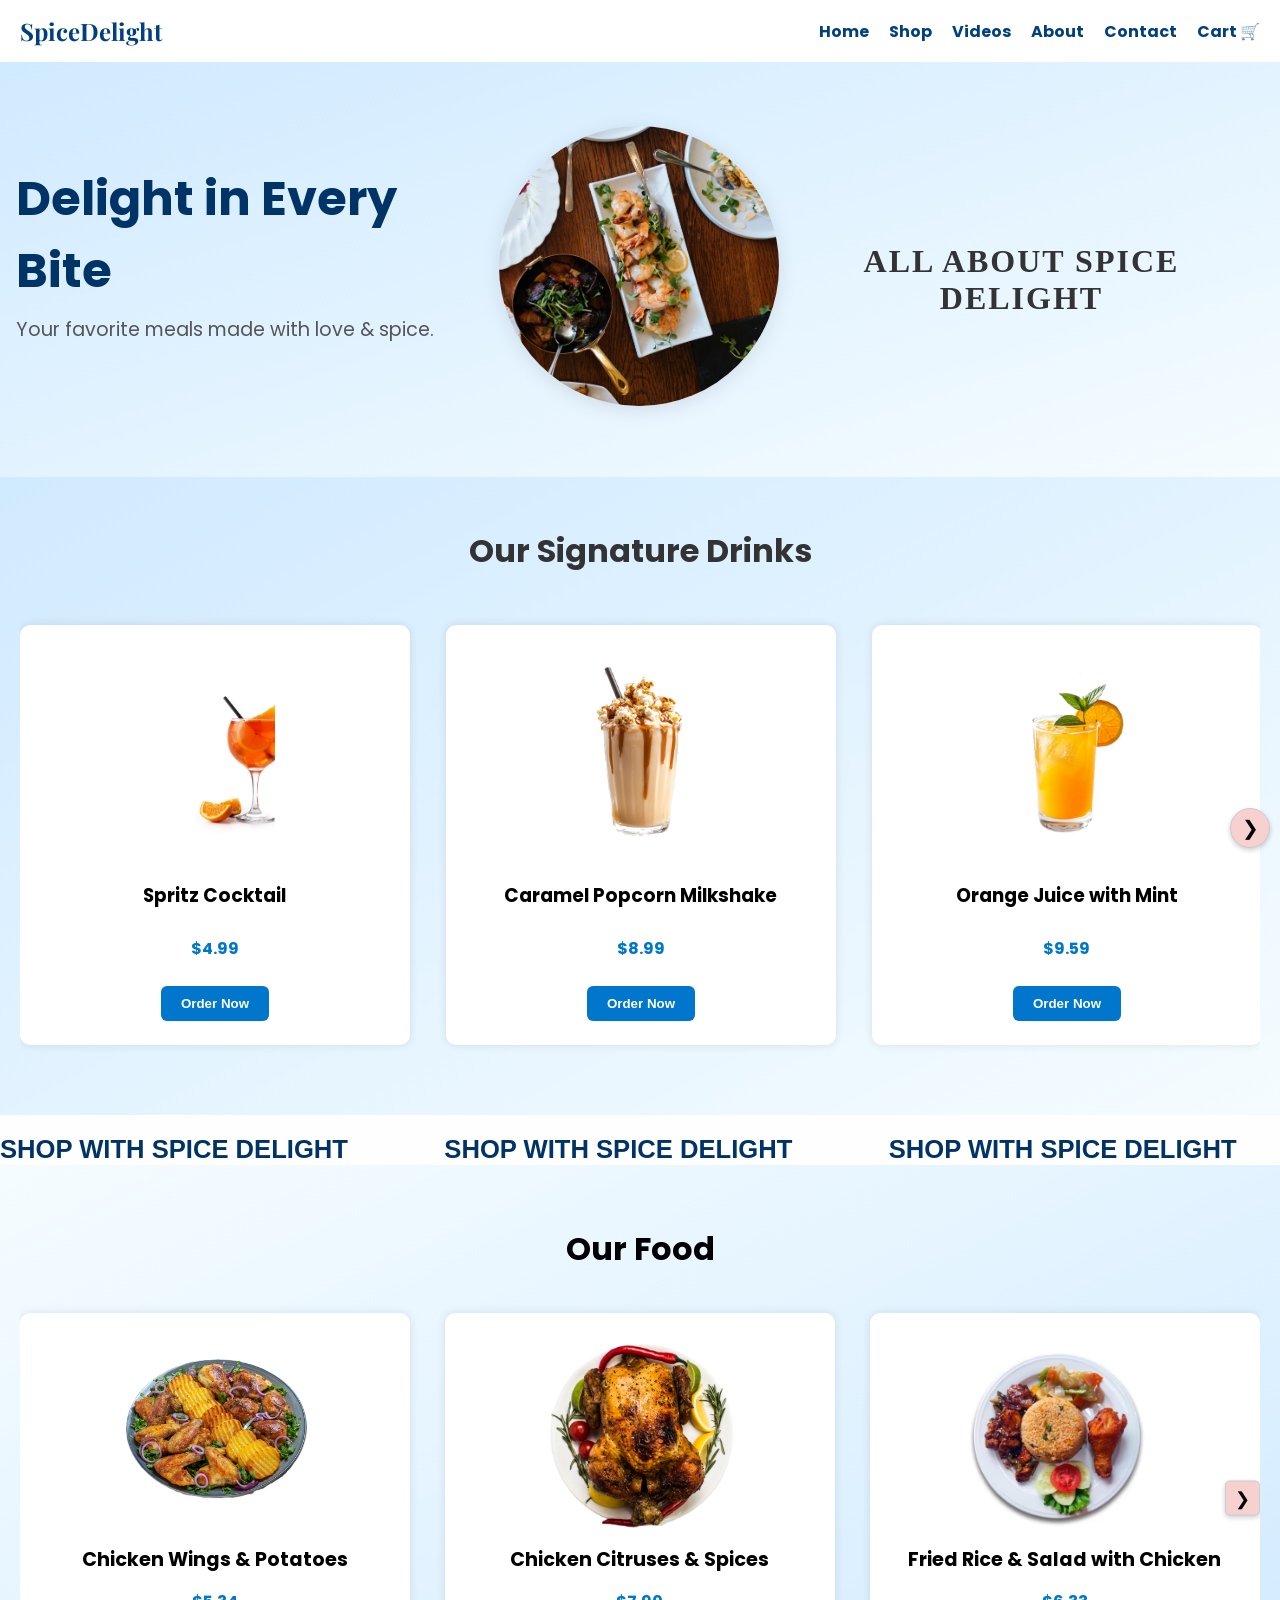
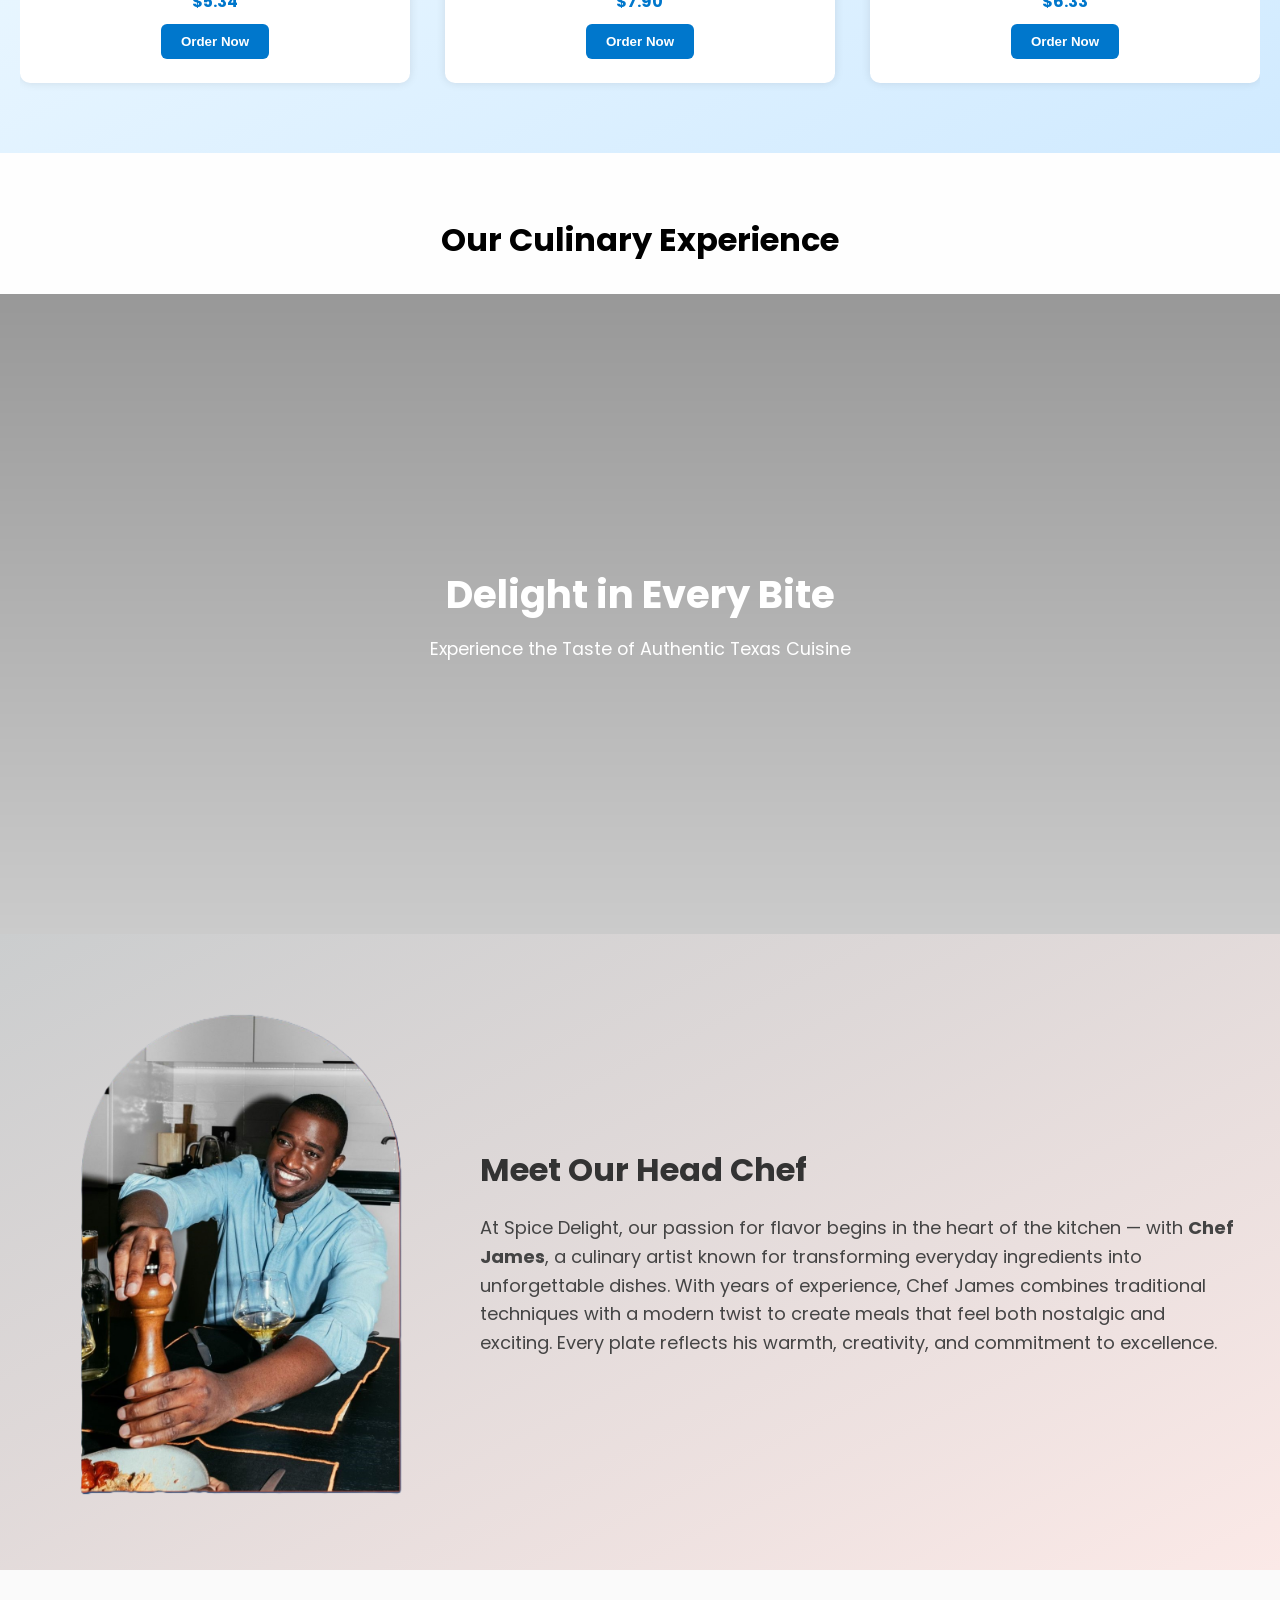
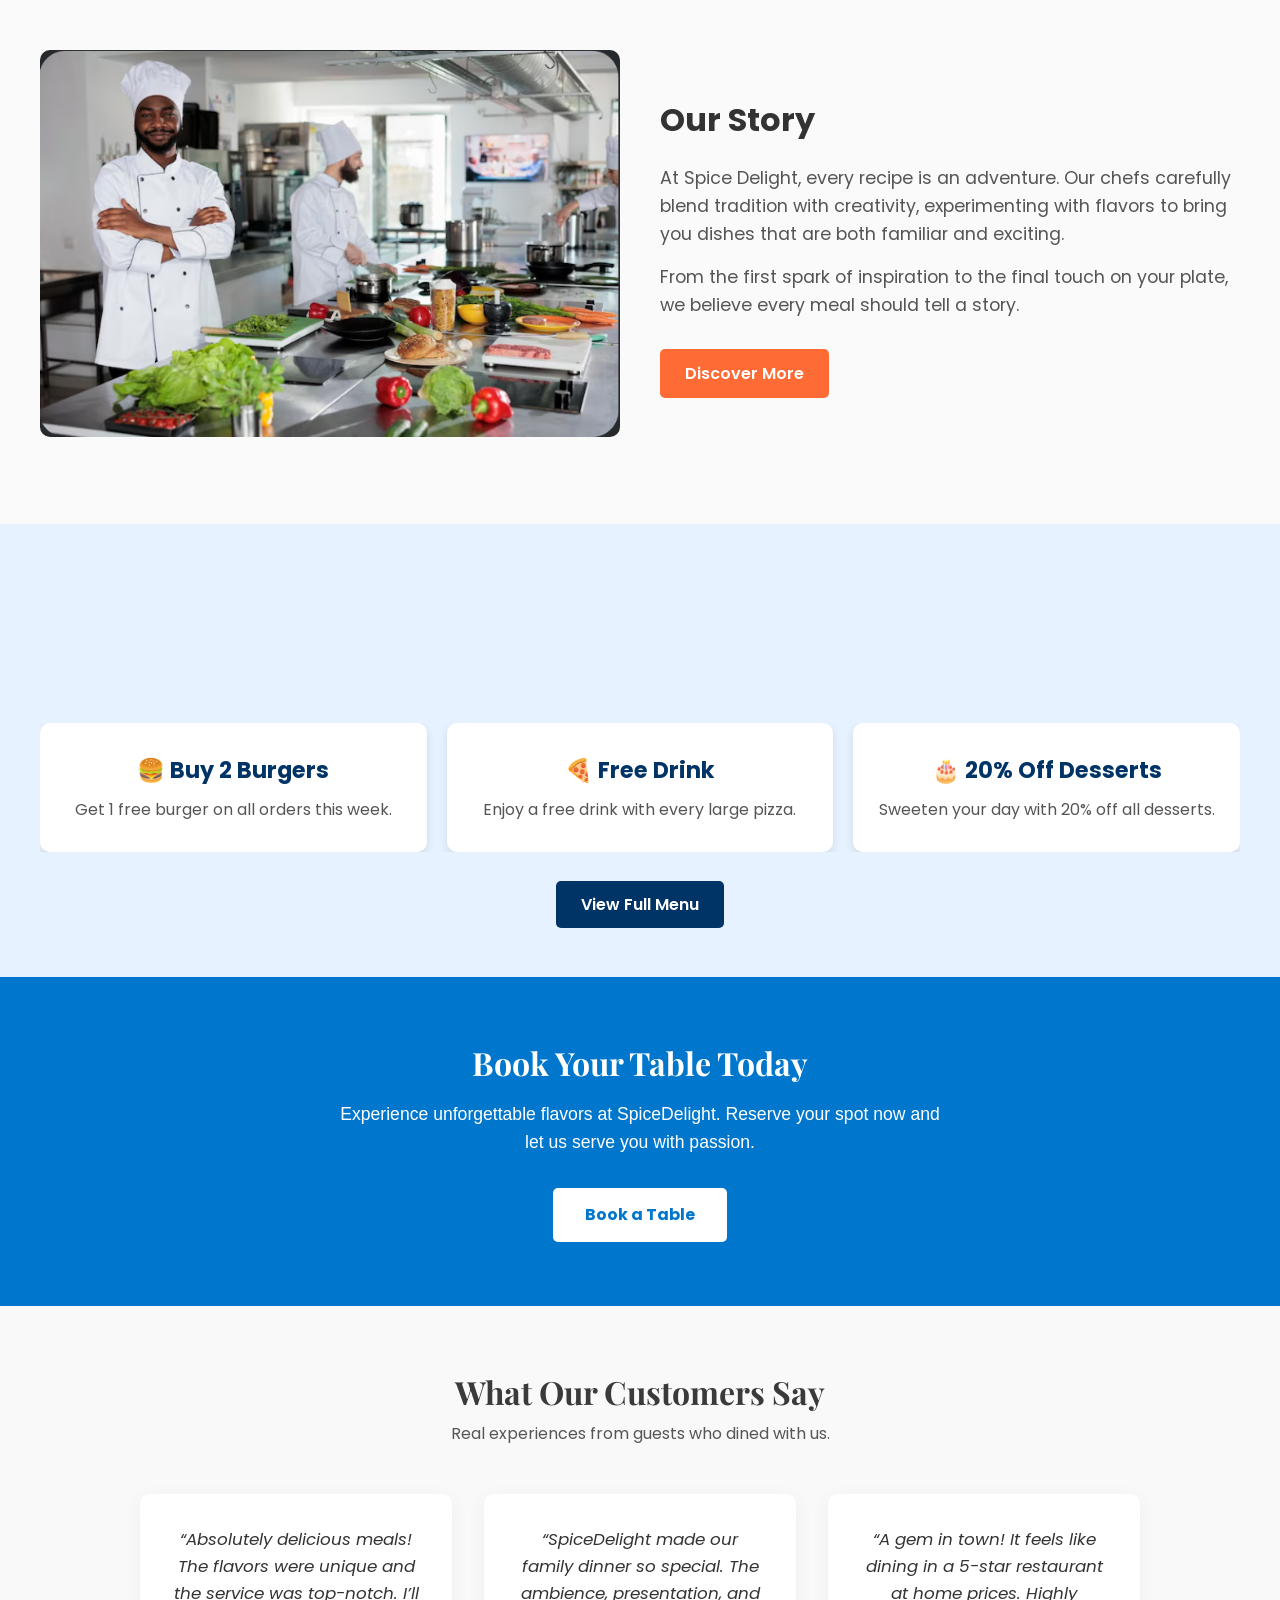
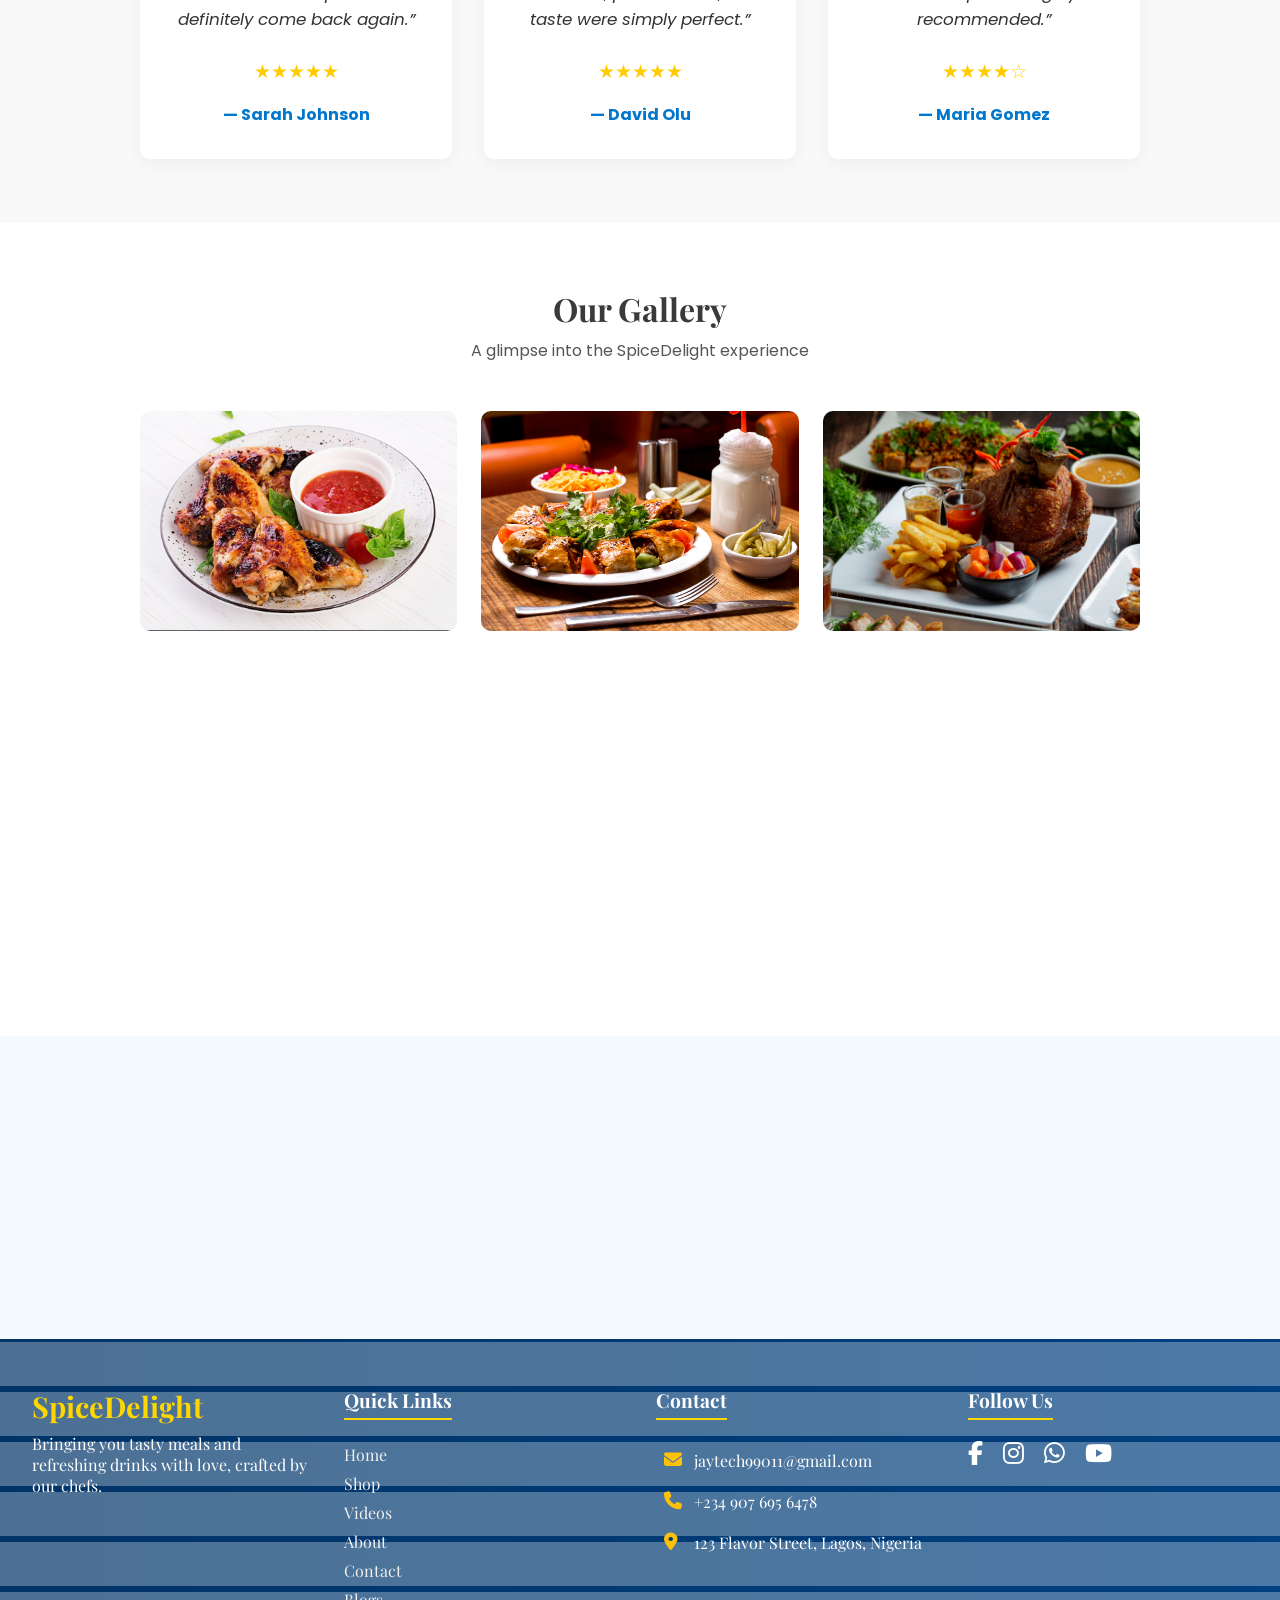
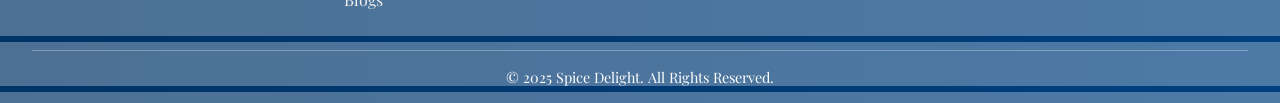
==== index.html @ e878a44c "ok" ====
<!DOCTYPE html>
<html lang="en">
<head>
  <meta charset="UTF-8">
  <meta name="viewport" content="width=device-width, initial-scale=1.0, maximum-scale=1.0, user-scalable=no">
  <title>SpiceDelight</title>
  <link rel="stylesheet" href="style.css">
   <link rel="preconnect" href="https://fonts.googleapis.com">
  <link rel="preconnect" href="https://fonts.gstatic.com" crossorigin>
  <link href="https://fonts.googleapis.com/css2?family=Playfair+Display:wght@600&family=Poppins&display=swap" rel="stylesheet">
  <link href="https://unpkg.com/aos@2.3.1/dist/aos.css" rel="stylesheet">
  <link rel="stylesheet" href="https://cdnjs.cloudflare.com/ajax/libs/font-awesome/6.4.0/css/all.min.css">
</head>
<body>
  <header>
    <!-- Navbar section -->
    <nav class="navbar">
     <!-- Left: Toggle Button and Cart Count -->
      <div class="nav-left">
        <button id="navToggle" class="toggle-btn">
          <span id="toggleSymbol">+</span>
        </button>
        <a href="shop/shop.html?showCart=true" style="text-decoration: none;"><span id="cartCount">(0)</span></a>
      </div>

      <!-- Center: Logo -->
      <div class="nav-center">
        <a href="index.html"  style="text-decoration: none;"><div class="logo">SpiceDelight</div></a>
      </div>

      <!-- Right: Menu for Laptop view -->
      <div class="nav-right desktop-menu">
        <ul>
          <li><a href="index.html">Home</a></li>
          <li><a href="shop/shop.html">Shop</a></li>
          <li><a href="video/video.html">Videos</a></li>
          <li><a href="about/about.html">About</a></li>
          <li><a href="contact/contact.html">Contact</a></li>
          <li><a href="shop/shop.html?showCart=true">Cart 🛒</a></li>
        </ul>
      </div>
    </nav>


    <!-- Mobile dropdown menu -->
    <div class="mobile-menu" id="mobileMenu">
      <ul>
        <li><a href="index.html">Home</a></li>
        <li><a href="shop/shop.html">Shop</a></li>
        <li><a href="video/video.html">Videos</a></li>
        <li><a href="about/about.html">About</a></li>
        <li><a href="contact/contact.html">Contact</a></li>
        <li><a href="shop/shop.html?showCart=true">Cart 🛒</a></li>
      </ul>
    </div>
  </header>
   
  




  <section class="hero" data-aos="fade-down">
    <div class="hero-text">
      <h2>Delight in Every Bite</h2>
      <p>Your favorite meals made with love & spice.</p>
    </div>
    <div class="hero-image">
      <img src="images/food.png" alt="Tasty Dish">
    </div>
    <div class="hero-subtitle">
      <h2>All about Spice Delight</h2>
    </div>
  </section>



  <section class="drinks-section" data-aos="fade-left" data-aos-anchor-placement="top-bottom">
    <h2 class="section-title">Our Signature Drinks</h2>
    <button class="scroll-btn left-btn">&#10094;</button>

    <div class="drink-slider">
      <div class="drink-card" data-name="Spritz Cocktail" data-price="4.99">
        <div class="drink-image-box">
          <img src="images/drink 2.png" alt="Glass of aperol spritz cocktail">
        </div>
        <h3>Spritz Cocktail</h3>
        <p class="price">$4.99</p>
        <button class="order-btn">Order Now</button>
      </div>

      <div class="drink-card" data-name="Caramel Popcorn Milkshake" data-price="8.99">
        <div class="drink-image-box">
          <img src="images/drink 3.png" alt="Caramel popcorn milkshake">
        </div>
        <h3>Caramel Popcorn Milkshake</h3>
        <p class="price">$8.99</p>
        <button class="order-btn">Order Now</button>
      </div>

      <div class="drink-card" data-name="Orange Juice with Mint" data-price="9.59">
        <div class="drink-image-box">
          <img src="images/drink 4.png" alt="Orange juice with mint">
        </div>
        <h3>Orange Juice with Mint</h3>
        <p class="price">$9.59</p>
        <button class="order-btn">Order Now</button>
      </div>
       
      <div class="drink-card" data-name="Classic Cooling Mojito" data-price="12.59">
        <div class="drink-image-box">
          <img src="images/drink 6.png" alt="Classic cooling mojito">
        </div>
        <h3>Classic Cooling Mojito</h3>
        <p class="price">$12.59</p>
        <button class="order-btn">Order Now</button>
      </div>

      
      <div class="drink-card" data-name="Mojito Cocktail" data-price="2.59">
        <div class="drink-image-box">
          <img src="images/drink 7.png" alt="Mojito cocktail realistic">
        </div>
        <h3>Mojito Cocktail</h3>
        <p class="price">$2.59</p>
        <button class="order-btn">Order Now</button>
      </div>

      
      <div class="drink-card" data-name="Orange Juice" data-price="9.00">
        <div class="drink-image-box">
          <img src="images/drink 1.png" alt="Freshly squeezed orange juice">
        </div>
        <h3>Orange Juice</h3>
        <p class="price">$9.00</p>
        <button class="order-btn">Order Now</button>
      </div>

      
      <div class="drink-card" data-name="Tasty bubble tea drink & peach" data-price="7.99">
        <div class="drink-image-box">
          <img src="images/drink 8.png" alt="Tasty bubble tea drink and peach">
        </div>
        <h3>Tasty bubble tea drink & peach</h3>
        <p class="price">$7.99</p>
        <button class="order-btn">Order Now</button>
      </div>

      
      <div class="drink-card" data-name="Classic Paloma Cocktail" data-price="9.59">
        <div class="drink-image-box">
          <img src="images/drink 9.png" alt="Classic paloma cocktail isolated on white background. copy space">
        </div>
        <h3>Classic Paloma Cocktail</h3>
        <p class="price">$9.59</p>
        <button class="order-btn">Order Now</button>
      </div>

      
      <div class="drink-card" data-name="Gin Tonic Cocktail" data-price="9.90">
        <div class="drink-image-box">
          <img src="images/drink 10.png" alt="Gin tonic cocktail drink into a glass isolated on white background copy space">
        </div>
        <h3>Gin Tonic Cocktail</h3>
        <p class="price">$9.90</p>
        <button class="order-btn">Order Now</button>
      </div>

      
      <div class="drink-card" data-name="Cocktail with Apple Slices" data-price="9.59">
        <div class="drink-image-box">
          <img src="images/drink 11.png" alt="Front view refreshing cocktail with apple slices">
        </div>
        <h3>Cocktail with Apple Slices</h3>
        <p class="price">$9.59</p>
        <button class="order-btn">Order Now</button>
      </div>
    </div>

    <div class="scroll-buttons drink-scroll-buttons">
      <button id="drink-left">&#8249;</button>
      <button id="drink-right">&#8250;</button>
    </div>

    <button class="scroll-btn right-btn">&#10095;</button>
  </section>



  

  <div class="marquee-container">
    <div class="marquee">
      <span>SHOP WITH SPICE DELIGHT&nbsp;&nbsp;&nbsp;&nbsp;</span>
      <span>SHOP WITH SPICE DELIGHT&nbsp;&nbsp;&nbsp;&nbsp;</span>
      <span>SHOP WITH SPICE DELIGHT&nbsp;&nbsp;&nbsp;&nbsp;</span>
      <span>SHOP WITH SPICE DELIGHT&nbsp;&nbsp;&nbsp;&nbsp;</span>
    </div>
  </div>





  <section class="food-section" data-aos="fade-right">
    <h2 class="section-Title">Our Food</h2>
    <div class="food-slider-container">
    <button class="scroll-button left-button">&#10094;</button>

      <div class="food-slider">
        <div class="food-card" data-name="Chicken Wings & Potatoes" data-price="5.34">
          <div class="food-img-box">
            <img src="images/food 1.png" alt="Chicken wings plate of the appetizing potatoes chicken wings onion herbs">
          </div>
          <h3 class="food-title">Chicken Wings & Potatoes</h3>
          <p class="price">$5.34</p>
          <button class="food-btn">Order Now</button>
        </div>

        <div class="food-card" data-name="Chicken Citruses & Spices" data-price="7.90">
          <div class="food-img-box">
            <img src="images/food 2.png" alt="Chicken with citruses and spices on white">
          </div>
          <h3 class="food-title">Chicken Citruses & Spices</h3>
          <p class="price">$7.90</p>
          <button class="food-btn">Order Now</button>
        </div>

        <div class="food-card" data-name="Fried Rice & Salad with Chicken" data-price="6.33">
          <div class="food-img-box">
            <img src="images/food 3.jpg" alt="Fried rice with spicy chicken masala curry chicken leg vegetables and salad combo">
          </div>
          <h3 class="food-title">Fried Rice & Salad with Chicken</h3>
          <p class="price">$6.33</p>
          <button class="food-btn">Order Now</button>
        </div>

        <div class="food-card" data-name="Filipino Food Platter" data-price="4.56">
          <div class="food-img-box">
            <img src="images/food 4.png" alt="A delicious filipino food platter a feast for the senses">
          </div>
          <h3 class="food-title">Filipino Food Platter</h3>
          <p class="price">$4.56</p>
          <button class="food-btn">Order Now</button>
        </div>

        <div class="food-card" data-name="Grilled Meat with Rice & Vegetable" data-price="9.99">
          <div class="food-img-box">
            <img src="images/food 5.jpeg" alt="Grilled meat platter with rice and vegetables on a white plate celebrating traditional cuisine">
          </div>
          <h3 class="food-title">Grilled Meat with Rice & Vegetable</h3>
          <p class="price">$9.99</p>
          <button class="food-btn">Order Now</button>
        </div>

        <div class="food-card" data-name="Burger & French Fries" data-price="8.33">
          <div class="food-img-box">
            <img src="images/food 6.jpeg" alt="Western food-view of lamb chop set with burger and french fries isolated on white background">
          </div>
          <h3 class="food-title">Burger & French Fries</h3>
          <p class="price">$8.33</p>
          <button class="food-btn">Order Now</button>
        </div>

        <div class="food-card" data-name="Fried Eggplants & Meat Cooked Rice" data-price="10.45">
          <div class="food-img-box">
            <img src="images/food 7.png" alt="Front view tasty fried eggplants with meat cooked rice and raisins on dark surface">
          </div>
          <h3 class="food-title">Fried Eggplants & Meat Cooked Rice</h3>
          <p class="price">$10.45</p>
          <button class="food-btn">Order Now</button>
        </div>

        <div class="food-card" data-name="Food Gourmet Comida Gastronomy" data-price="5.33">
          <div class="food-img-box">
            <img src="images/food 8.png" alt="Lifestyle food gourmet comida gastronomy">
          </div>
          <h3 class="food-title">Food Gourmet Comida Gastronomy</h3>
          <p class="price">$5.33</p>
          <button class="food-btn">Order Now</button>
        </div>

        <div class="food-card" data-name="Spaghetti, pepper & chicken legs" data-price="6.00">
          <div class="food-img-box">
            <img src="images/food 9.png" alt="Boiled spaghetti, pepper and chicken legs on white plate">
          </div>
          <h3 class="food-title">Spaghetti, pepper & chicken legs</h3>
          <p class="price">$6.00</p>
          <button class="food-btn">Order Now</button>
        </div>

        <!-- Add more food-card blocks as needed -->
      </div>


      <div class="scroll-buttons food-scroll-buttons">
        <button id="food-left">&#8249;</button>
        <button id="food-right">&#8250;</button>
      </div>



      <button class="scroll-button right-button">&#10095;</button>
    </div>
  </section>


  <section id="hero-video" data-aos="zoom-in">
    <h2 class="video-title">Our Culinary Experience</h2>
    <div class="video-container">
      <video autoplay muted loop playsinline>
        <source src="videos/hero-video.mp4" type="video/mp4" />
        Your browser does not support the video tag.
      </video>
      <div class="video-overlay">
        <div class="video-text">
          <h1>Delight in Every Bite</h1>
          <p>Experience the Taste of Authentic Texas Cuisine</p>
        </div>
      </div>
    </div>
  </section>

  


  <section class="chef-section" data-aos="fade-in" data-aos-delay="400">
    <div class="chef-container">
      <div class="chef-image">
        <img src="images/chef-image 2.png" alt="Chef James">
      </div>
      <div class="chef-text">
        <h2>Meet Our Head Chef</h2>
        <p>
          At Spice Delight, our passion for flavor begins in the heart of the kitchen — with <strong>Chef James</strong>,
          a culinary artist known for transforming everyday ingredients into unforgettable dishes.
          With years of experience, Chef James combines traditional techniques with a modern twist to create meals that
          feel both nostalgic and exciting. Every plate reflects his warmth, creativity, and commitment to excellence.
        </p>
      </div>
    </div>
  </section>


  <!-- About Teaser Section -->
  <section class="about-teaser">
    <div class="about-container">
      <div class="about-image">
        <img src="images/chef-image3.png" alt="Chef experimenting with recipe">
        <!-- <img src="images/about-image2.png" alt="Chef experimenting with recipe"> -->
      </div>
      <div class="about-text">
        <h2>Our Story</h2>
        <p>
          At Spice Delight, every recipe is an adventure.  
          Our chefs carefully blend tradition with creativity,  
          experimenting with flavors to bring you dishes that are  
          both familiar and exciting.  
        </p>
        <p>
          From the first spark of inspiration to the final touch  
          on your plate, we believe every meal should tell a story.
        </p>
        <a href="about/about.html" class="btn-about">Discover More</a>
      </div>
    </div>
  </section>




  <!--  Special Offers Section  -->
  <section class="special-offers" data-aos="fade-in" data-aos-delay="400">
    <div class="offers-container">
      <h2 class="offers-title">Special Offers</h2>
      <p class="offers-subtitle">Discover exciting deals just for you!</p>

      <div class="offers-grid" data-aos="zoom-in"> 
       <!--  Offer 1  -->
        <div class="offer-card" data-aos="fade-right">
          <h3>🍔 Buy 2 Burgers</h3>
          <p>Get 1 free burger on all orders this week.</p>
        </div> 

        <!-- Offer 2 -->
        <div class="offer-card" data-aos="fade-left" data-aos-anchor-placement="top-bottom">
          <h3>🍕 Free Drink</h3>
          <p>Enjoy a free drink with every large pizza.</p>
        </div>
 
        <!-- Offer 3 -->
        <div class="offer-card" data-aos="fade-left">
          <h3>🎂 20% Off Desserts</h3>
          <p>Sweeten your day with 20% off all desserts.</p>
        </div>
      </div>

      <div class="offers-btn-box" >
        <a href="shop/shop.html" class="offers-btn">View Full Menu</a>
      </div>
    </div>
  </section> 



  <!-- ✅ Reservation CTA Section -->
  <section class="reservation-cta" data-aos="zoom-in">
    <div class="cta-content">
      <h2>Book Your Table Today</h2>
      <p>
        Experience unforgettable flavors at SpiceDelight.  
        Reserve your spot now and let us serve you with passion.
      </p>
      <a href="reservation/reservation.html" class="cta-btn">Book a Table</a>
    </div>
  </section>


  <!-- ✅ Testimonials / Reviews Section -->
  <section class="testimonials">
    <div class="testimonials-header" data-aos="fade-up">
      <h2>What Our Customers Say</h2>
      <p>Real experiences from guests who dined with us.</p>
    </div>

    <div class="testimonials-container">
      <!-- Review 1 -->
      <div class="testimonial-card" data-aos="fade-up" data-aos-delay="100">
        <p class="review-text">
          “Absolutely delicious meals! The flavors were unique and the service
          was top-notch. I’ll definitely come back again.”
        </p>
        <div class="review-stars">★★★★★</div>
        <h4 class="reviewer">— Sarah Johnson</h4>
      </div>

      <!-- Review 2 -->
      <div class="testimonial-card" data-aos="fade-up" data-aos-delay="200">
        <p class="review-text">
          “SpiceDelight made our family dinner so special. The ambience,
          presentation, and taste were simply perfect.”
        </p>
        <div class="review-stars">★★★★★</div>
        <h4 class="reviewer">— David Olu</h4>
      </div>

      <!-- Review 3 -->
      <div class="testimonial-card" data-aos="fade-up" data-aos-delay="300">
        <p class="review-text">
          “A gem in town! It feels like dining in a 5-star restaurant at home
          prices. Highly recommended.”
        </p>
        <div class="review-stars">★★★★☆</div>
        <h4 class="reviewer">— Maria Gomez</h4>
      </div>
    </div>
  </section>


  <!-- ✅ Gallery Section -->
  <section class="gallery">
    <div class="gallery-header" data-aos="fade-up">
      <h2>Our Gallery</h2>
      <p>A glimpse into the SpiceDelight experience</p>
    </div>

    <div class="gallery-grid">
      <!-- Grid Items -->
      <div class="gallery-item" data-aos="zoom-in"><img src="images/gallery-image3.png" alt="Chef cooking"></div>
      <div class="gallery-item" data-aos="zoom-in" data-aos-delay="100"><img src="images/beyti-kebab-served-with-ayran-pickles.jpg" alt="Happy customers"></div>
      <div class="gallery-item" data-aos="zoom-in" data-aos-delay="200"><img src="images/pork-hock-german-with-sauces-dark-background.jpg" alt="Spices"></div>
      <div class="gallery-item" data-aos="zoom-in" data-aos-delay="300"><img src="images/sour-curry-with-snakehead-fish-spicy-garden-hot-pot-thai-food.jpg" alt="Restaurant vibes"></div>
      <div class="gallery-item" data-aos="zoom-in" data-aos-delay="400"><img src="images/gallery-image.png" alt="Food preparation"></div>
      <div class="gallery-item" data-aos="zoom-in" data-aos-delay="500"><img src="images/gallery-image2.png" alt="Family dining"></div>
    </div>

    <div class="gallery-btn" data-aos="fade-up">
      <a href="shop/shop.html" class="btn">See More</a>
    </div>
  </section>


    <!-- ✅ Newsletter Section -->
  <!-- <section class="newsletter" data-aos="fade-up">
    <div class="newsletter-content">
      <h2>Join Our Community</h2>
      <p>Get exclusive offers, latest recipes, and special invites straight to your inbox.</p>
      <form class="newsletter-form">
        <input type="email" placeholder="Enter your email" required>
        <button type="submit">Subscribe</button>
      </form>
    </div>
  </section> -->



  <section class="newsletter">
    <div class="newsletter-container" data-aos="fade-up">
      <h2>Join Our SpiceDelight Community</h2>
      <p>Subscribe to get exclusive offers, recipes, and updates straight to your inbox.</p>

      <!-- Mailchimp Form -->
      <div id="mc_embed_signup">
        <form action="https://github.us11.list-manage.com/subscribe/post?u=956ad8d34da1f75072d53f5f8&amp;id=66c7746a9c&amp;f_id=00f796e0f0" 
              method="post" 
              id="mc-embedded-subscribe-form" 
              name="mc-embedded-subscribe-form" 
              class="validate newsletter-form" 
              target="_blank" 
              novalidate>
          
          <div class="mc-field-group">
            <input type="email" name="EMAIL" class="required email" id="mce-EMAIL" placeholder="Enter your email address" required>
          </div>

          <div id="mce-responses" class="clear">
            <div class="response" id="mce-error-response" style="display:none"></div>
            <div class="response" id="mce-success-response" style="display:none"></div>
          </div>

          <div aria-hidden="true" style="position: absolute; left: -5000px;">
            <input type="text" name="b_956ad8d34da1f75072d53f5f8_66c7746a9c" tabindex="-1" value="">
          </div>

          <div class="newsletter-button">
            <input type="submit" value="Subscribe" name="subscribe" id="mc-embedded-subscribe" class="button">
          </div>
        </form>
      </div>
    </div>
  </section>


    <!-- ✅ FOOTER SECTION -->
  <footer class="footer" id="footer">
    <!-- Falling Rain Animation Layer -->
    <div class="rain"></div>

    <div class="footer-container">
      <!-- Logo + About -->
      <div class="footer-col">
        <h2 class="footer-logo">SpiceDelight</h2>
        <p class="footer-about">
          Bringing you tasty meals and refreshing drinks with love, crafted by our chefs.
        </p>
      </div>

      <!-- Quick Links -->
      <div class="footer-col">
        <h3>Quick Links</h3>
        <ul>
          <li><a href="index.html">Home</a></li>
          <li><a href="shop/shop.html">Shop</a></li>
          <li><a href="video/video.html">Videos</a></li>
          <li><a href="about/about.html">About</a></li>
          <li><a href="contact/contact.html">Contact</a></li>
          <li><a href="blog/blog.html">Blogs</a></li>
        </ul>
      </div>

      <!-- Contact Info -->
      <div class="footer-col">
        <h3>Contact</h3>

        <a href="mailto:jaytech99011@gmail.com" class="contact-link">
          <p><i class="fas fa-envelope"></i> jaytech99011@gmail.com</p>
        </a>

        <a href="tel:+2349076956478" class="contact-link">
          <p><i class="fas fa-phone"></i> +234 907 695 6478</p>
        </a>

        <a href="https://www.google.com/maps?q=123+Flavor+Street,+Lagos,+Nigeria" 
          target="_blank" class="contact-link">
          <p><i class="fas fa-location-dot"></i> 123 Flavor Street, Lagos, Nigeria</p>
        </a>
      </div>

      <!-- Socials -->
      <div class="footer-col">
        <h3>Follow Us</h3>
        <div class="socials">
          <a href="https://www.facebook.com/share/16rsK7iNHA/?mibextid=wwXIfr"><i class="fab fa-facebook-f"></i></a>
          <a href="https://www.instagram.com/jaytechwebsolutions?igsh=MWw2dGFybTJkYmx6cQ=="><i class="fab fa-instagram"></i></a>
          <a href="https://wa.me/2349076956478"><i class="fab fa-whatsapp"></i></a>
          <a href="https://youtube.com/@jegedejames?si=kKVHFk4WWXPYfDnZ"><i class="fab fa-youtube"></i></a>
        </div>
      </div>
    </div>

    <!-- Copyright -->
    <div class="footer-bottom">
      <p>© 2025 Spice Delight. All Rights Reserved.</p>
    </div>
  </footer>

































<!-- Scroll-to-Top Button -->
<button id="scrollTopBtn">
  <i class="fas fa-arrow-up"></i>
</button>

<script>
  window.addEventListener("scroll", function() {
    const header = document.querySelector("header");
    if (window.scrollY > 50) {
      header.classList.add("shrink");
    } else {
      header.classList.remove("shrink");
    }
  });
</script>

<!-- AOS JS -->
<script src="https://unpkg.com/aos@2.3.1/dist/aos.js"></script>
<script src="global.js"></script>
<script src="script.js"></script>
</body>
</html>
---- style.css ----
/* Reset and Fonts */
* {
  margin: 0;
  padding: 0;
  box-sizing: border-box;
}

body {
  font-family: 'Poppins', sans-serif;
  background-color: #fefefe;
  overflow-x: hidden !important;
  touch-action: manipulation;
  overscroll-behavior: none;
  touch-action: pan-y;
}

html, body {
  scroll-behavior: smooth;
  overscroll-behavior: none;
  touch-action: manipulation;
  -webkit-user-select: none;
  -webkit-touch-callout: none;
  user-select: none;
}

[data-aos] {
  overflow-x: hidden;
  backface-visibility: hidden;
  transform: translateZ(0);
}





/* Fix header ONLY on tablet and mobile */
/* @media (max-width: 1024px) {
  header {
    position: fixed;
    top: 0;
    left: 0;
    width: 100%;
    background: #003366; 
    z-index: 1000;
    box-shadow: 0 2px 6px rgba(0,0,0,0.2);
    transition: all 0.3s ease;
  }

  body {
    padding-top: 80px;
  }
} */

/* Tablet & Mobile only */
@media (max-width: 1024px) {
  header {
    position: fixed;
    top: 0;
    left: 0;
    width: 100%;
    background: #003366; /* your header color */
    z-index: 1000;
    transition: all 0.3s ease;
    padding: 10px 5px; /* normal size */
  }

  /* Shrinked header */
  header.shrink {
    padding: 6px 7px; /* smaller height when scrolled */
    background: #002244; /* slightly darker on scroll */
    box-shadow: 0 2px 6px rgba(0,0,0,0.2);
  }

  body {
    padding-top: 80px; /* initial header height */
  }
}

/* ✅ NAVBAR */
.navbar {
  width: 100%;
  padding: 1rem 2rem;
  display: flex;
  align-items: center;
  justify-content: space-between;
  background-color: white;
  position: fixed;
  top: 0;
  left: 0;
  z-index: 1000;
}




.nav-left,
.nav-right {
  display: none;
}

.nav-center {
  text-align: center;
}

.logo {
  font-family: 'Playfair Display', serif;
  font-size: 1.5rem;
  color: #3a3a3a;
}


/* Mobile navbar */
@media (max-width: 767px) {
  .nav-left {
    display: flex;
    align-items: center;
    gap: 1rem;
  }

  .nav-right {
    display: none;
  }

  .nav-center {
    flex: 1;
  }

  .logo {
    font-size: 1.4rem;
    text-align: center;
  }

  .navbar {
    display: flex;
    justify-content: space-between;
  }
}


/* ✅ HERO SECTION */
.hero {
  display: flex;
  flex-direction: column;
  align-items: center;
  text-align: center;
  background: linear-gradient(to bottom right, #d0eaff, #f5fcff);
  padding: 4rem 1rem;
}

.hero-text h2 {
  font-size: 2.2rem;
  color: #003366;
  margin-bottom: 0.5rem;
}

.hero-text p {
  font-size: 1.1rem;
  color: #555;
  margin-bottom: 2rem;
}

.hero-image img {
  width: 220px;
  height: 220px;
  border-radius: 50%;
  object-fit: cover;
  box-shadow: 0 4px 20px rgba(0, 0, 0, 0.1);
}

/* Responsive hero */
@media (min-width: 768px) {
  .hero {
    flex-direction: row;
    justify-content: space-around;
    text-align: left;
  }

  .hero-text h2 {
    font-size: 3rem;
  }

  .hero-text p {
    font-size: 1.2rem;
  }

  .hero-image img {
    width: 280px;
    height: 280px;
  }
}

.hero-subtitle {
  text-align: center;
  margin-top: 20px;
}

.hero-subtitle h2 {
  font-family: 'Georgia', serif;
  font-size: 2rem;
  color: #333;
  letter-spacing: 2px;
  font-weight: 600;
  text-transform: uppercase;
}


/* NAVBAR DEFAULT STYLING */
.navbar {
  display: flex;
  justify-content: space-between;
  align-items: center;
  padding: 15px 20px;
  background-color: white;
  position: relative;
  z-index: 1000;
}

/* LOGO */
.logo {
  font-size: 1.5rem;
  font-weight: bold;
  color: #004080; /* deep blue or change as needed */
}

/* TOGGLE BUTTON (+ / ×) */
.toggle-btn {
  font-size: 24px;
  background: none;
  border: none;
  cursor: pointer;
  color: #004080;
}

/* DESKTOP MENU */
.desktop-menu ul {
  display: flex;
  gap: 20px;
  list-style: none;
}

.desktop-menu li a {
  text-decoration: none;
  color: #004080;
  font-weight: bold;
  transition:color 1s ease, 0.3s ease-in-out;
  animation: fadeIn 3s ease-in-out;
}


.desktop-menu li a:hover {
  color: #FFD700;
 
}

/* MOBILE MENU DROPDOWN */
.mobile-menu {
  display: none;
  background-color: white;
  text-align: center;
  padding: 20px 0;
}

.mobile-menu.show {
  display: block;
}

.mobile-menu ul {
  list-style: none;
  padding: 0;
  margin: 0;
}

.mobile-menu li {
  margin-bottom: 15px;
  animation: fadeIn 2s ease-in;
}

@keyframes fadeIn {
  from { opacity: 0; transform: translateY(30px); }
  to { opacity: 1; transform: translateY(0); }
}


.mobile-menu a {
  text-decoration: none;
  font-size: 18px;
  color: #004080;
  font-weight: bold;
  transition:color 1s ease, 0.3s ease-in-out;
  animation: fadeIn 3s ease-in-out;
}

.mobile-menu li a:hover {
  color: #FFD700;
 
}


/* RESPONSIVE */
@media (min-width: 768px) {
  .toggle-btn {
    display: none;
  }

  .mobile-menu {
    display: none !important;
  }

  .desktop-menu {
    display: block;
  }
}

@media (max-width: 767px) {
  .desktop-menu {
    display: none;
  }

  .toggle-btn {
    display: block;
    gap: 12px;
  }

  #toggleSymbol {
    font-size: 3.5rem !important;
  }

  .nav-left, .nav-center {
    flex: 1;
  }

  
  .nav-left {
    display: flex;
    align-items: center;
  }

  .navbar {
    display: flex;
    justify-content: space-between;
    align-items: center;
  }

  .nav-center {
    text-align: center;
  }
}

#cartCount {
  font-size: 20px;
  margin-right: 5px;
  color: #004080;
}

.toggle-btn {
  display: flex;
  align-items: center;
  gap: 12px;
  font-size: 20px;
  background: none;
  border: none;
  color: #004080;
  cursor: pointer;
  padding: 5px 10px;
  margin-left: 0px;
}

#toggleSymbol {
  font-weight: bold;
  font-size: 3.5rem;
  height: 40px;
  width: 40px;
  display: flex;
  align-items: center;
  justify-content: center;
  line-height: 1;
  padding: 5px 7px;
  border-radius: 50%;
}

#cartCount {
  font-size: 20px;
}



/* #e6f0f7 */
/* #f2f2f2 */


.drinks-section {
  padding: 50px 20px;
   background: linear-gradient(to bottom right, #d0eaff, #f5fcff);
 /*  background-color: #fdf6f0; */
  text-align: center;
  position: relative;
  width: 100%;
  overflow-x: hidden;
}

.section-title {
  font-size: 2rem;
 /*  margin-bottom: 30px; */
  color: #333;
}

.drink-slider {
  display: flex;
  overflow-x: hidden;
  scroll-behavior: smooth;
  scroll-snap-type: x mandatory;
  gap: 1rem;
  padding: 20px 0;
  scrollbar-width: none;
  white-space: nowrap;
  -webkit-overflow-scrolling: touch; 
}

.drink-slider::-webkit-scrollbar {
  display: none;
}

.drink-card {
  scroll-snap-align: start;
  flex: 0 0 100%;
  max-width: 100%;
  min-height: 420px;
  background: white;
  border-radius: 10px;
  padding: 1.5rem;
  box-shadow: 0 0 10px rgba(0,0,0,0.1);
  text-align: center;
  display: flex;
  flex-direction: column;
  justify-content: space-between;
  align-items: center;
}

.drink-card h3 {
  overflow-wrap: break-word; 
  white-space: normal;
  overflow: hidden;
  text-overflow: ellipsis;
}

@media (max-width: 577px) {
   .drink-slider {
     scroll-snap-type:none;
     overflow-x: hidden;
   }

} 


@media (min-width: 768px) {
  .drink-card {
    flex: 0 0 calc((100% - 70px) / 3);
    max-width: calc((100% - 70px) / 3);
    margin-right: 20px;
  }

  .drink-card:last-child {
    margin-right: 0 !important;
  }

  .section-title {
    margin-bottom: 30px;
  }
}




.scroll-btn {
  position: absolute;
  top: 55%;
  transform: translateY(-50%);
  z-index: 10;
  background-color: rgb(247, 208, 208);
  border: 1px solid #ccc;
  border-radius: 50%;
  font-size: 20px;
  cursor: pointer;
  width: 40px;
  height: 40px;
  display: flex;
  align-items: center;
  justify-content: center;
  box-shadow: 0 2px 5px rgba(0,0,0,0.2);
  transition: background-color, color, 0.3s ease-in-out;
}

.scroll-btn:hover {
   background-color: rgb(246, 202, 202);
   color: black;
}


/* 
.scroll-btn {
  position: absolute;
  top: 50%;
  transform: translateY(-50%);
  z-index: 2;
  background: rgba(0, 0, 0, 0.3);
  color: white;
  border: none;
  font-size: 30px;
  padding: 10px;
  cursor: pointer;
} */

.left-btn {
  left: 10px;
}

.right-btn {
  right: 10px;
}


.scroll-btn:disabled {
  opacity: 0;
  cursor: not-allowed;
  pointer-events: none;
  transition: opacity 0.3s ease-in-out;
}

.drink-image-box {
  background: white;
  padding: 15px;
  border-radius: 10px;
}

.drink-image-box img {
  width: 100%;
  max-height: 180px;
  object-fit: contain;
}

.price {
  color: #0077cc;
  font-weight: bold;
  margin: 10px 0;
}

.order-btn {
  background-color: #0077cc;
  color: white;
  border: none;
  padding: 10px 20px;
  border-radius: 6px;
  cursor: pointer;
  font-weight: bold;
}


.scroll-buttons {
  display: none;
  justify-content: center;
  gap: 20px;
  margin-top: 10px;
}





.scroll-buttons button {
  font-size: 24px;
  padding: 5px 15px;
  border: none;
  background-color: #fbe9e7;
  color: #333;
  border-radius: 5px;
  cursor: pointer;
  /* width: 100%; */
}

/* Show only on mobile */
@media (max-width: 576px) {
  .scroll-buttons {
    display: flex;
  }

  .scroll-btn {
    display: none;
  }

  .order-btn {
    padding: 15px 20px !important;
  }
}



 /* Food Section */
.food-section {
  padding: 60px 20px;
 /*  background-color: #fdf6f0; */
  background: linear-gradient(to top left, #d0eaff, #f5fcff);
}

.section-Title {
  text-align: center;
  font-size: 2rem;
  margin-bottom: 30px;
}

.food-slider-container {
  position: relative;
  overflow-x: hidden;
}

.food-slider {
  display: flex;
  overflow-x: hidden;
  gap: 35px;
  scroll-behavior: smooth;
  scroll-snap-type: x mandatory;
  scrollbar-width: none;
  padding: 10px 0;
  white-space: nowrap;
  -webkit-overflow-scrolling: touch;
}


.food-slider::-webkit-scrollbar,
.drink-slider::-webkit-scrollbar {
  display: none;
}

.food-card {
  background: white;
  border-radius: 10px;
  flex: 0 0 100%;
  max-width: 100%;
  text-align: center;
  box-shadow: 0 0 10px rgba(0,0,0,0.1);
  scroll-snap-align: start;
  display: flex;
  flex-direction: column;
  justify-content: space-between;
  align-items: center;
  height: 370px;
  padding: 1.5rem;
}


.food-card h3 {
  overflow-wrap: break-word; 
  white-space: normal;
 /*  overflow: hidden; */
  text-overflow: ellipsis; 
}

@media (max-width: 577px) {
   .food-slider {
     scroll-snap-type:none;
     overflow-x: hidden;
   }

} 



.food-img-box {
  width: 100%;
  height: 300px;
  overflow: hidden;
 
}

.food-img-box img {
  width: 100%;
  height: 100%;
  object-fit: contain;
  object-position: center;
}

.food-title {
  font-size: 1.2rem;
  margin: 12px 0 5px;
}

.food-btn {
  background-color: #0077cc;
  color: white;
  border: none;
  padding: 10px 20px;
  border-radius: 6px;
  cursor: pointer;
  font-weight: bold;
  margin-bottom: 0px;
} 

.scroll-button {
  position: absolute;
  top: 50%;
  transform: translateY(-50%);
  z-index: 5;
  padding: 10px 15px;
  background-color: rgb(247, 208, 208);
  border: 1px solid #ccc;
  border-radius: 5px;
  font-size: 18px;
  cursor: pointer;
  width: 35px;
  height: 35px;
  display: flex;
  align-items: center;
  justify-content: center;
  box-shadow: 0 2px 5px rgba(0,0,0,0.2);
  transition: background-color, color, 0.3s ease-in-out;
} 

.scroll-button:hover {
   background-color: rgb(246, 194, 194);
   color: black;
}


.scroll-button:disabled {
  opacity: 0;
  cursor: not-allowed;
  pointer-events: none;
  transition: opacity 0.3s ease-in-out;
}


.left-button {
  left: 0;
}

.right-button {
  right: 0;
} 

/* For tablets and laptops: show 3 cards side by side */
@media (min-width: 768px) {
  .food-card {
    flex: 0 0 calc((100% - 70px) / 3);
    max-width: calc((100% - 70px) / 3);
  }
 
  .food-img-box {
   height: 250px;
  }

  .scroll-button {
    top: 50%;
  }
}


/* Show only on mobile */
@media (max-width: 576px) {
  .scroll-buttons {
    display: flex;
  }

  .scroll-button {
    display: none;
  }

  .food-title {
  font-size: 1rem;
  margin: 12px 0 5px;
  }

  .food-btn {
    padding: 15px 20px !important;
  }
}

.marquee-container {
  width: 100%;
  overflow-x: hidden;
  background: transparent;
  margin-top: 20px;
}


.marquee {
  display: inline-block;
  white-space: nowrap;
  animation: marqueeScroll 12s linear infinite;
}


.marquee span {
  font-size: 1.6rem;
  font-weight: 600;
  color: #003366; 
  padding-right: 4rem;
  font-family:   Geneva, Tahoma, sans-serif;
}


@keyframes marqueeScroll {
  0%   { transform: translateX(0%); }
  100% { transform: translateX(-50%); }
}



/* Hero Video Section */
.video-title{
  text-align: center;
  font-size: 2rem;
  margin-bottom: 30px;
  margin-top: 15px;
}

/* Section Wrapper */
#hero-video {
  width: 100%;
  margin-top: 3rem;
}

/* Video Container */
.video-container {
  position: relative;
  width: 100%;
  max-width: 2002px;
  margin: 0 auto;
  overflow-x: hidden;
 /*  border-radius: 12px; */
}

/* Video Sizing */
.video-container video {
  width: 100%;
  height: auto;
  display: block;
  object-fit: cover;
}

/* Gradient Overlay to make text readable */
.video-overlay {
  position: absolute;
  top: 0;
  left: 0;
  width: 100%;
  height: 100%;
  background: linear-gradient(to bottom, rgba(0, 0, 0, 0.4), rgba(0, 0, 0, 0.20));
  display: flex;
  justify-content: center;
  align-items: center;
  text-align: center;
  padding: 2rem;
  box-sizing: border-box;
}

/* Video Text Styling */
.video-text {
  color: #fff;
  font-family: 'Poppins', sans-serif;
}

.video-text h1 {
  font-size: 2.4rem;
  font-weight: 700;
  margin-bottom: 0.8rem;
  white-space: normal;
  overflow-wrap: break-word;
  overflow: hidden;
  text-overflow: ellipsis;
}

.video-text p {
  font-size: 1.1rem;
  font-weight: 400;
 /*  margin-bottom: 150px; */
  white-space: normal;
  overflow-wrap: break-word;
  overflow: hidden;
  text-overflow: ellipsis;
}

/* Mobile + Tablet Responsiveness */
@media (max-width: 768px) {
  .video-container {
    padding: 0 1rem; /* Side margin (centers the video slightly) */
  }

  .video-text h1 {
    font-size: 1.6rem;
  }

  .video-text p {
    font-size: 0.95rem;
  }

  .video-overlay {
    padding: 1.5rem;
  }
}

@media (max-width: 567px) {
  
  .video-text h1 {
    font-size: 20px;
  }

  .video-text p {
    font-size: 15px;
  }

  .video-title{
    font-size: 1.6rem;
  }
  
  .video-container video {
    height: 300px;
  }
}

.chef-section {
    background: linear-gradient(to bottom right, #cbcdce,  #fbe9e7 );
  /* background-color: #fbe9e7 #0077cc; */
  padding: 60px 20px;
  font-family: 'Poppins', sans-serif;
}

.chef-container {
  max-width: 1200px;
  margin: 0 auto;
  display: flex;
  align-items: center;
  flex-wrap: wrap;
  gap: 40px;
}

.chef-image img {
  width: 100%;
  max-width: 400px;
  border-radius: 20px;
  display: block;
  margin: 0 auto;
}

.chef-text {
  flex: 1;
  min-width: 100px;
}

.chef-text h2 {
  font-size: 32px;
  margin-bottom: 20px;
  color: #333;
}

.chef-text p {
  font-size: 18px;
  color: #444;
  line-height: 1.6;
}

/* Responsive */
@media (max-width: 768px) {
  .chef-container {
    flex-direction: column;
    text-align: center;
    align-items: center;
  }

  .chef-image img {
    margin: 0 auto;
  }

  .chef-text {
    width: 100%;
    max-width: 500px;
    padding: 0 15px;
  }

  .chef-text h2 {
    font-size: 28px;
  }

  .chef-text p {
    font-size: 16px;
  }
}



/* About Teaser Section */
.about-teaser {
  padding: 80px 20px;
  background: #fafafa;
}

.about-container {
  max-width: 1200px;
  margin: 0 auto;
  display: flex;
  align-items: center;
  gap: 40px;
  flex-wrap: wrap; /* allows stacking on small screens */
}

.about-image {
  flex: 1 1 45%;
}

.about-image img {
  width: 100%;
  height: auto;
  border-radius: 10px;
  object-fit: cover;
}



.about-text {
  flex: 1 1 45%;
}

.about-text h2 {
  font-size: 2rem;
  margin-bottom: 20px;
  color: #333;
}

.about-text p {
  font-size: 1.1rem;
  line-height: 1.6;
  margin-bottom: 15px;
  color: #555;
}

.btn-about {
  display: inline-block;
  margin-top: 15px;
  padding: 12px 25px;
  background: #ff6b35;
  color: #fff;
  font-size: 1rem;
  font-weight: 600;
  border-radius: 5px;
  text-decoration: none;
  transition: background 0.3s ease;
}

.btn-about:hover {
  background: #e85a28;
}

/* Responsive Fixes */
@media (max-width: 768px) {
  .about-container {
    flex-direction: column;
    text-align: center;
  }

  .about-text {
    margin-top: 20px;
  }
}


/* Special Offers Section */
/* .special-offers {
  background-color: #e6f2ff; 
  padding: 60px 20px;
  text-align: center;
}

.offers-container {
  max-width: 1200px;
  margin: 0 auto;
}

.offers-title {
  font-size: 2.5rem;
  margin-bottom: 10px;
  color: #003366; 
  font-weight: 700;
}

.offers-subtitle {
  font-size: 1.2rem;
  margin-bottom: 40px;
  color: #333;
}
 */
/* Offer Cards Grid */
/* .offers-grid {
  display: grid;
  grid-template-columns: repeat(3, 1fr);
  gap: 20px;
  margin-bottom: 40px;
}

.offer-card {
  background: #fff;
  padding: 30px 20px;
  border-radius: 10px;
  box-shadow: 0px 4px 10px rgba(0,0,0,0.1);
  transition: transform 0.3s ease;
}

.offer-card:hover {
  transform: translateY(-5px);
}

.offer-card h3 {
  font-size: 1.4rem;
  margin-bottom: 10px;
  color: #003366;
}

.offer-card p {
  font-size: 1rem;
  color: #555;
}
 */
/* Button */
/* .offers-btn-box {
  margin-top: 20px;
}

.offers-btn {
  background-color: #003366; 
  color: #fff;
  padding: 12px 25px;
  text-decoration: none;
  font-size: 1rem;
  font-weight: 600;
  border-radius: 5px;
  transition: background 0.3s ease;
}

.offers-btn:hover {
  background-color: #0055aa; 
}
 */
/* Responsive */
/* @media (max-width: 992px) {
  .offers-grid {
    grid-template-columns: repeat(2, 1fr);
  }
}

@media (max-width: 576px) {
  .offers-grid {
    grid-template-columns: 1fr;
  }

  .offers-title {
    font-size: 2rem;
  }

  .offers-subtitle {
    font-size: 1rem;
  }
} */









/* Special Offers Section */
.special-offers {
  background-color: #e6f2ff;
  padding: 60px 20px;
  text-align: center;
}

.offers-container {
  max-width: 1200px;
  margin: 0 auto;
}

.offers-title {
  font-size: 2.5rem;
  margin-bottom: 10px;
  color: #003366;
  font-weight: 700;
  transform: translateY(-20px); /* Initial state for animation */
  opacity: 0;
  transition: transform 0.8s ease-out, opacity 0.8s ease-out; /* Smooth transition */
}

.offers-subtitle {
  font-size: 1.2rem;
  margin-bottom: 40px;
  color: #333;
  transform: translateY(-20px);
  opacity: 0;
  transition: transform 0.8s ease-out 0.2s, opacity 0.8s ease-out 0.2s; /* Added delay */
}

/* Offer Cards Grid */
.offers-grid {
  display: grid;
  grid-template-columns: repeat(3, 1fr);
  gap: 20px;
  margin-bottom: 40px;
}

.offer-card {
  background: #fff;
  padding: 30px 20px;
  border-radius: 10px;
  box-shadow: 0px 4px 10px rgba(0,0,0,0.1);
  transition: transform 0.3s ease, box-shadow 0.3s ease; /* Add box-shadow transition */
}

.offer-card:hover {
  transform: translateY(-8px) scale(1.02); /* Slightly more pronounced lift and a slight zoom */
  box-shadow: 0 10px 20px rgba(0,0,0,0.15); /* More prominent shadow on hover */
}

.offer-card h3 {
  font-size: 1.4rem;
  margin-bottom: 10px;
  color: #003366;
}

.offer-card p {
  font-size: 1rem;
  color: #555;
}

/* Button */
.offers-btn-box {
  margin-top: 20px;
}

.offers-btn {
  background-color: #003366;
  color: #fff;
  padding: 12px 25px;
  text-decoration: none;
  font-size: 1rem;
  font-weight: 600;
  border-radius: 5px;
  transition: background 0.3s ease, transform 0.3s ease; /* Add transform transition */
}

.offers-btn:hover {
  background-color: #0055aa;
  transform: scale(1.05); /* Zoom in effect on hover */
}
/* Responsive styles remain the same */

@media (max-width: 576px) {
  .offers-grid {
    grid-template-columns: 1fr;
  }

  .offers-title {
    font-size: 2rem;
  }

  .offers-subtitle {
    font-size: 1rem;
  }
} 




/* ✅ Reservation CTA Section */
.reservation-cta {
  background-color: #0077cc; /* same blue as food/drink slider */
  color: white;
  text-align: center;
  padding: 4rem 2rem;
  position: relative;
}

.reservation-cta h2 {
  font-family: 'Playfair Display', serif;
  font-size: 2rem;
  margin-bottom: 1rem;
}

.reservation-cta p {
  font-family: 'Arial', sans-serif;
  font-size: 1.1rem;
  max-width: 600px;
  margin: 0 auto 2rem auto;
  line-height: 1.6;
}

.reservation-cta .cta-btn {
  display: inline-block;
  padding: 0.9rem 2rem;
  background-color: white;
  color: #0077cc;
  font-weight: bold;
  border-radius: 5px;
  text-decoration: none;
  transition: 0.3s ease;
}

.reservation-cta .cta-btn:hover {
  background-color: #005fa3;
  color: white;
}


/* ✅ Testimonials Section */
.testimonials {
  background-color: #f9f9f9;
  padding: 4rem 2rem;
  text-align: center;
}

.testimonials-header h2 {
  font-family: 'Playfair Display', serif;
  font-size: 2rem;
  color: #3a3a3a;
  margin-bottom: 0.5rem;
}

.testimonials-header p {
  font-size: 1rem;
  color: #555;
  margin-bottom: 3rem;
}

.testimonials-container {
  display: grid;
  grid-template-columns: repeat(auto-fit, minmax(280px, 1fr));
  gap: 2rem;
  max-width: 1000px;
  margin: 0 auto;
}

.testimonial-card {
  background: white;
  border-radius: 10px;
  padding: 2rem;
  box-shadow: 0 5px 20px rgba(0, 0, 0, 0.05);
  transition: transform 0.3s ease, box-shadow 0.3s ease;
}

.testimonial-card:hover {
  transform: translateY(-5px);
  box-shadow: 0 8px 25px rgba(0, 0, 0, 0.1);
}

.review-text {
  font-size: 1.05rem;
  color: #333;
  line-height: 1.6;
  margin-bottom: 1.5rem;
  font-style: italic;
}

.review-stars {
  color: #ffcc00; /* Gold stars */
  font-size: 1.2rem;
  margin-bottom: 1rem;
}

.reviewer {
  font-weight: bold;
  color: #0077cc; /* Accent blue */
}




/* ✅ Gallery Section */
.gallery {
  background-color: #fff;
  padding: 4rem 2rem;
  text-align: center;
}

.gallery-header h2 {
  font-family: 'Playfair Display', serif;
  font-size: 2rem;
  color: #3a3a3a;
  margin-bottom: 0.5rem;
}

.gallery-header p {
  color: #555;
  margin-bottom: 3rem;
}

.gallery-grid {
  display: grid;
  grid-template-columns: repeat(3, 1fr); /* Default: Laptop 3 cols */
  gap: 1.5rem;
  max-width: 1000px;
  margin: 0 auto;
}

.gallery-item img {
  width: 100%;
  border-radius: 10px;
  object-fit: cover;
  height: 220px;
  transition: transform 0.3s ease;
}

.gallery-item img:hover {
  transform: scale(1.05);
}

.gallery-btn {
  margin-top: 2rem;
}

.gallery-btn .btn {
  display: inline-block;
  padding: 0.8rem 1.8rem;
  background-color: #0077cc;
  color: #fff;
  border-radius: 6px;
  text-decoration: none;
  font-weight: bold;
  transition: background 0.3s ease;
}

.gallery-btn .btn:hover {
  background-color: #005fa3;
}

/* ✅ Tablet & Mobile (2 columns) */
@media (max-width: 1023px) {
  .gallery-grid {
    grid-template-columns: repeat(2, 1fr);
  }
}



/* ✅ Newsletter Section */
/* .newsletter {
  background-color: #0077cc;
  color: #fff;
  padding: 4rem 2rem;
  text-align: center;
}

.newsletter-content {
  max-width: 700px;
  margin: 0 auto;
}

.newsletter h2 {
  font-family: 'Playfair Display', serif;
  font-size: 2rem;
  margin-bottom: 1rem;
}

.newsletter p {
  font-size: 1rem;
  margin-bottom: 2rem;
  color: #f0f0f0;
}

.newsletter-form {
  display: flex;
  justify-content: center;
  gap: 1rem;
  flex-wrap: wrap;
}

.newsletter-form input {
  padding: 0.8rem 1rem;
  border-radius: 6px;
  border: none;
  outline: none;
  flex: 1 1 250px;
  max-width: 400px;
  font-size: 1rem;
}

.newsletter-form button {
  padding: 0.8rem 1.5rem;
  border: none;
  border-radius: 6px;
  background-color: #fff;
  color: #0077cc;
  font-weight: bold;
  cursor: pointer;
  transition: background 0.3s ease, color 0.3s ease;
}

.newsletter-form button:hover {
  background-color: #005fa3;
  color: #fff;
}
 */
/* ✅ Mobile Layout */
/* @media (max-width: 767px) {
  .newsletter-form {
    flex-direction: column;
    gap: 1rem;
  }

  .newsletter-form input,
  .newsletter-form button {
    width: 100%;
  }
} */


/* Newsletter Section */
.newsletter {
  background: #f5faff; /* soft blue background */
  padding: 80px 20px;
  text-align: center;
  font-family: 'Playfair Display', serif;
}

.newsletter-container {
  max-width: 700px;
  margin: 0 auto;
}

.newsletter h2 {
  font-size: 2rem;
  margin-bottom: 10px;
  color: #003366; /* dark blue */
}

.newsletter p {
  font-size: 1rem;
  color: #444;
  margin-bottom: 25px;
}

.newsletter-form {
  display: flex;
  justify-content: center;
  align-items: center;
  gap: 10px;
}

.newsletter-form input[type="email"] {
  padding: 12px;
  font-size: 1rem;
  border: 1px solid #ccc;
  border-radius: 6px;
  width: 65%;
  outline: none;
}

.newsletter-form input[type="email"]:focus {
  border-color: #003366;
  box-shadow: 0 0 6px rgba(0, 51, 102, 0.3);
}

.newsletter-button input[type="submit"] {
  background: #003366;
  color: white;
  font-size: 1rem;
  padding: 12px 20px;
  border: none;
  border-radius: 6px;
  cursor: pointer;
  transition: background 0.3s ease;
}

.newsletter-button input[type="submit"]:hover {
  background: #0055aa;
}

/* Mobile responsive */
@media (max-width: 600px) {
  .newsletter-form {
    flex-direction: column;
    gap: 15px;
  }

  .newsletter-form input[type="email"] {
    width: 100%;
  }

  .newsletter-button input[type="submit"] {
    width: 100%;
  }
}


/* ✅ FOOTER */
.footer {
  position: relative;
  overflow: hidden; /* keep rain inside */
  background: linear-gradient(to right, #003366, #004080);
  color: white;
  padding: 3rem 2rem 1rem;
  font-family: 'Playfair Display', serif;
}

/* Rain Layer */
.rain {
  position: absolute;
  top: 0;
  left: 0;
  width: 100%;
  height: 100%;
  pointer-events: none;
  background-image: radial-gradient(white 1px, transparent 1px);
  background-size: 2px 50px;
  animation: rainFall 3s linear infinite;
  opacity: 0.3; /* subtle, not too harsh */
}

@keyframes rainFall {
  from {
    background-position: 0 -50px;
  }
  to {
    background-position: 0 0;
  }
}

.footer-container {
  display: grid;
  grid-template-columns: repeat(auto-fit, minmax(220px, 1fr));
  gap: 2rem;
  margin-bottom: 2rem;
  position: relative;
  z-index: 2; /* make sure text stays above rain */
}

.footer h2.footer-logo {
  font-size: 1.8rem;
  margin-bottom: 0.5rem;
  color: #FFD700;
}

.footer h3 {
  margin-bottom: 1rem;
  font-size: 1.2rem;
  border-bottom: 2px solid #FFD700;
  display: inline-block;
  padding-bottom: 0.3rem;
}

.footer ul {
  list-style: none;
  padding: 0;
}

.footer ul li {
  margin: 0.5rem 0;
}

.footer ul li a {
  color: #f0f0f0;
  text-decoration: none;
  transition: color 0.3s;
}

.footer ul li a:hover {
  color: #FFD700;
}

/* Contact Links */
.footer p a {
  color: #FFD700;
  text-decoration: none;
}

.footer .socials a {
  font-size: 1.5rem;
  margin-right: 1rem;
  color: white;
  transition: transform 0.3s, color 0.3s;
}

.footer .socials a:hover {
  transform: scale(1.2);
  color: #FFD700;
}

/* Bottom */
.footer-bottom {
  text-align: center;
  padding-top: 1rem;
  border-top: 1px solid rgba(255, 255, 255, 0.3);
  font-size: 0.9rem;
  z-index: 2;
  position: relative;
}


/* Scroll-to-Top Button */
#scrollTopBtn {
  position: fixed;
  bottom: 30px;
  right: 30px;
  width: 55px;
  height: 55px;
  border-radius: 50%;
  border: none;
  background: #FFD700; /* gold */
  color: #003366;      /* dark blue arrow */
  font-size: 1.2rem;
  display: flex;
  align-items: center;
  justify-content: center;
  cursor: pointer;
  box-shadow: 0 4px 8px rgba(0,0,0,0.3);
  transition: all 0.3s ease;
  z-index: 999;
  opacity: 0;         
  pointer-events: none;
}

/* Hover effect */
#scrollTopBtn:hover {
  background: #FFC107; 
  transform: scale(1.1);
}

/* Visible state */
#scrollTopBtn.show {
  opacity: 1;
  pointer-events: auto;
  animation: glowPulse 2s infinite ease-in-out;
}

/* Glow Pulse Animation */
@keyframes glowPulse {
  0% {
    box-shadow: 0 0 5px #fff, 0 0 10px #b0dffb, 0 0 15px #b0dffb;
  }
  50% {
    box-shadow: 0 0 20px #fff, 0 0 40px #b0dffb, 0 0 60px #b0dffb;
  }
  100% {
    box-shadow: 0 0 5px #fff, 0 0 10px #b0dffb, 0 0 15px #b0dffb;
  }
}


.footer-col .contact-link {
  text-decoration: none;
  color: inherit;
  display: block;               /* full row clickable */
  transition: color 0.3s ease;
}

.footer-col .contact-link p {
  display: flex;
  align-items: center;
  margin: 8px 0;
  padding: 6px 8px;
  border-radius: 5px;
  transition: background 0.3s ease;
}

.footer-col .contact-link i {
  margin-right: 10px;
  color: #FFC107;
  font-size: 18px;
  min-width: 20px;
  transition: color 0.3s ease;
}

.footer-col .contact-link:hover p {
  background: rgba(51, 153, 255, 0.1); /* subtle background highlight */
}

.footer-col .contact-link:hover i,
.footer-col .contact-link:hover {
  color: #3399ff; /* blue hover */
}

















/* 
html, body {
  overflow-x: hidden !important;
}  */
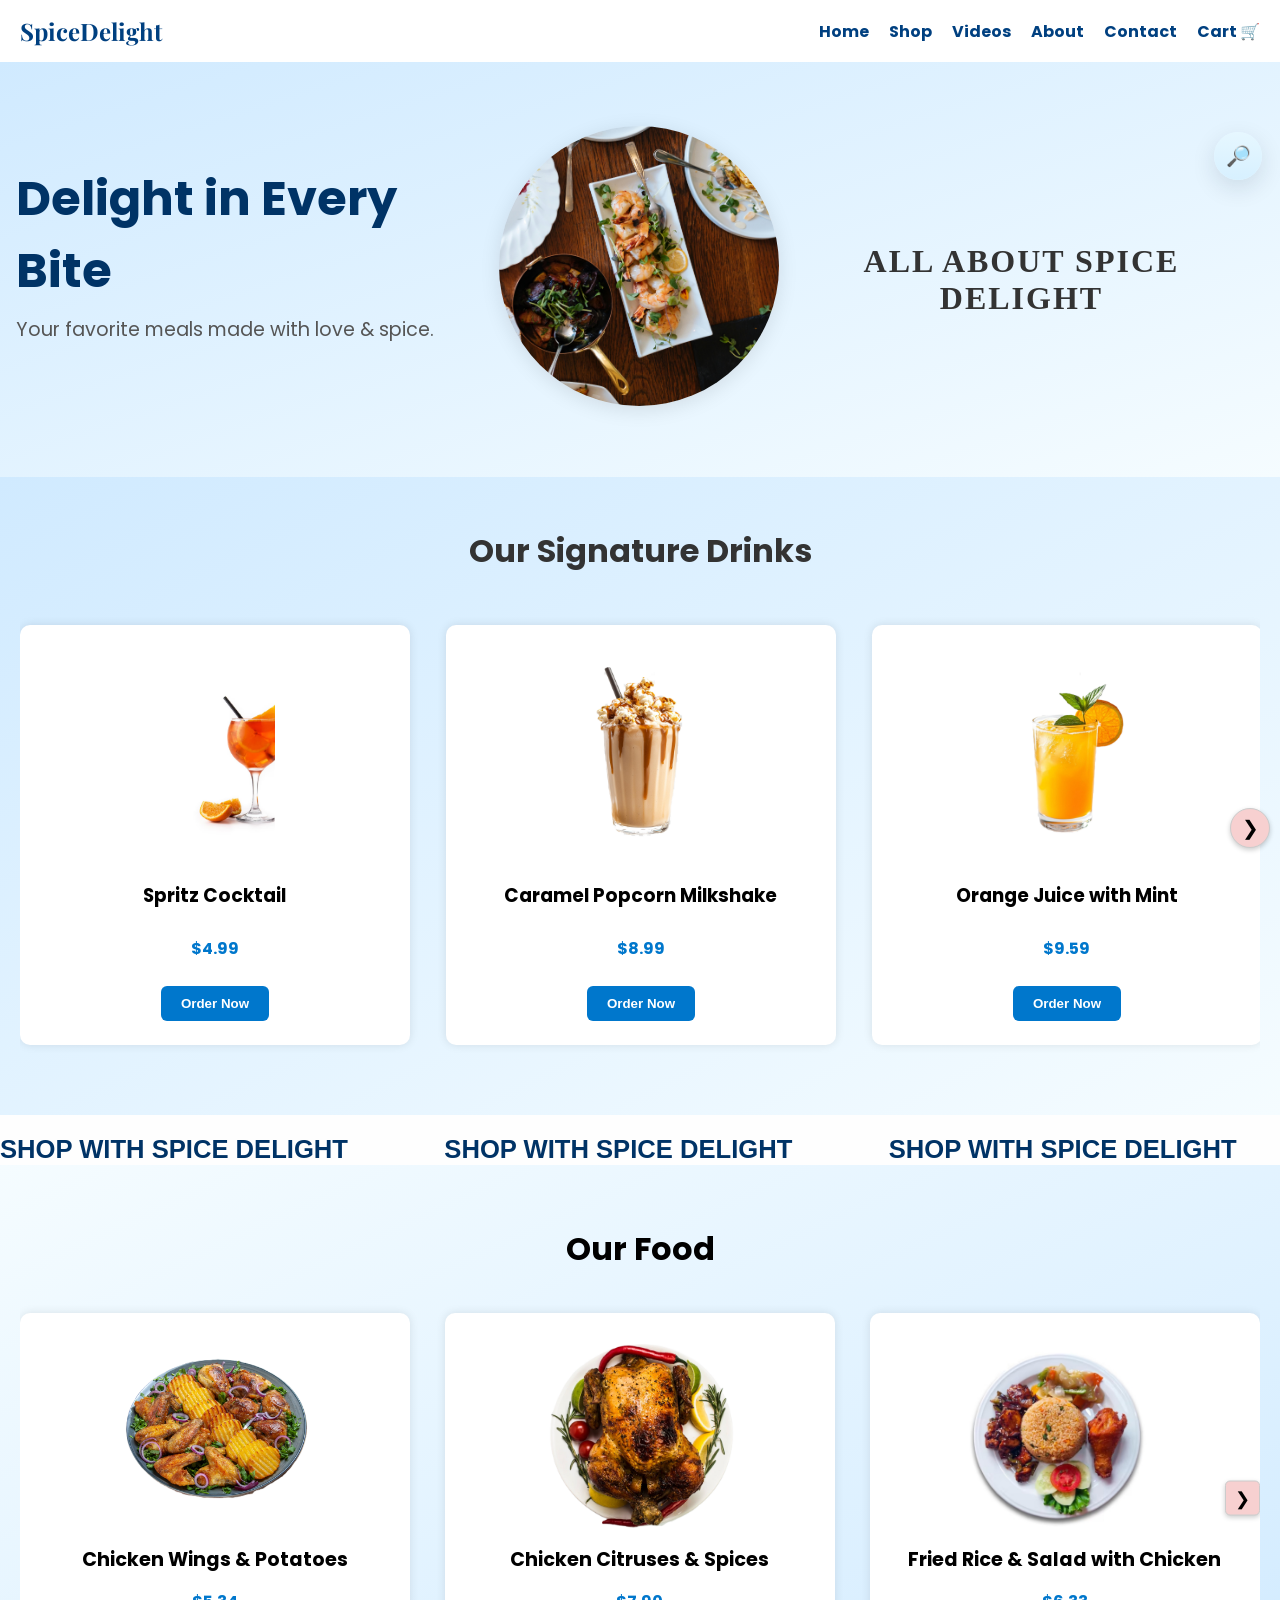
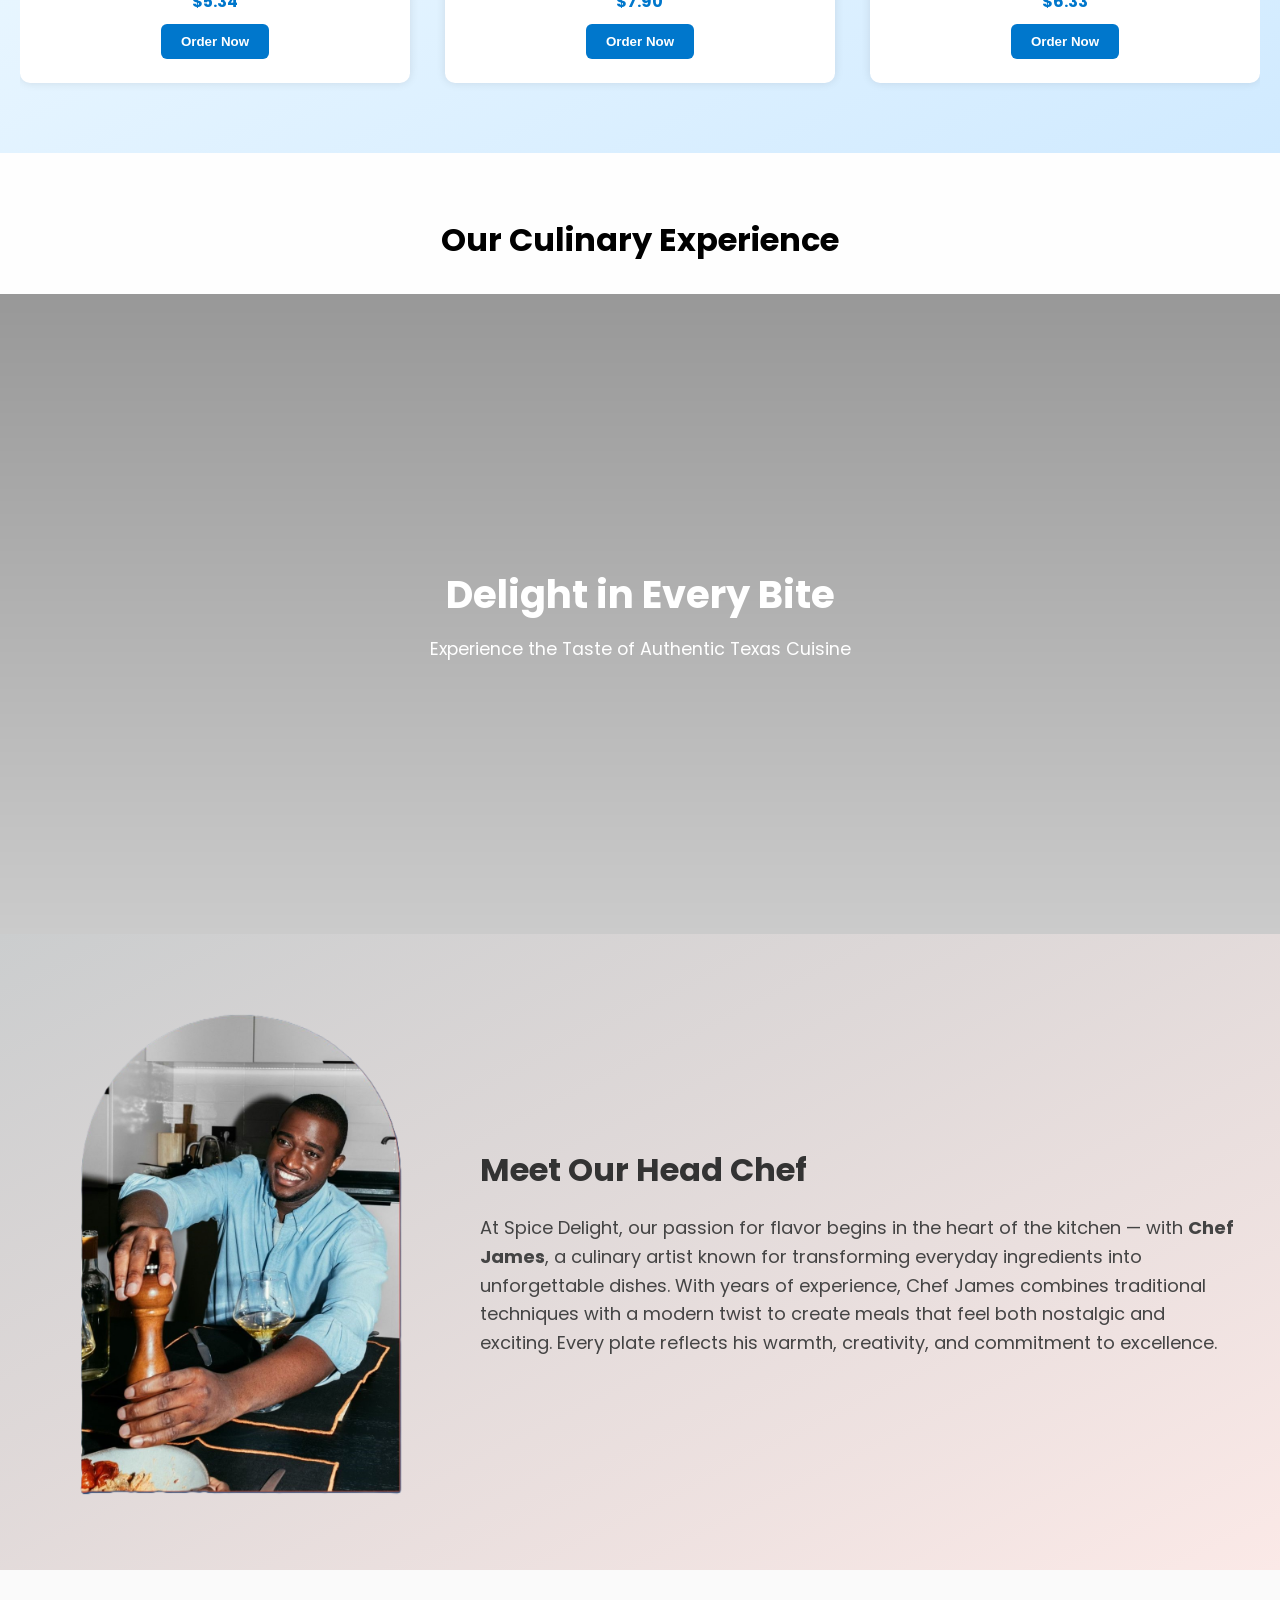
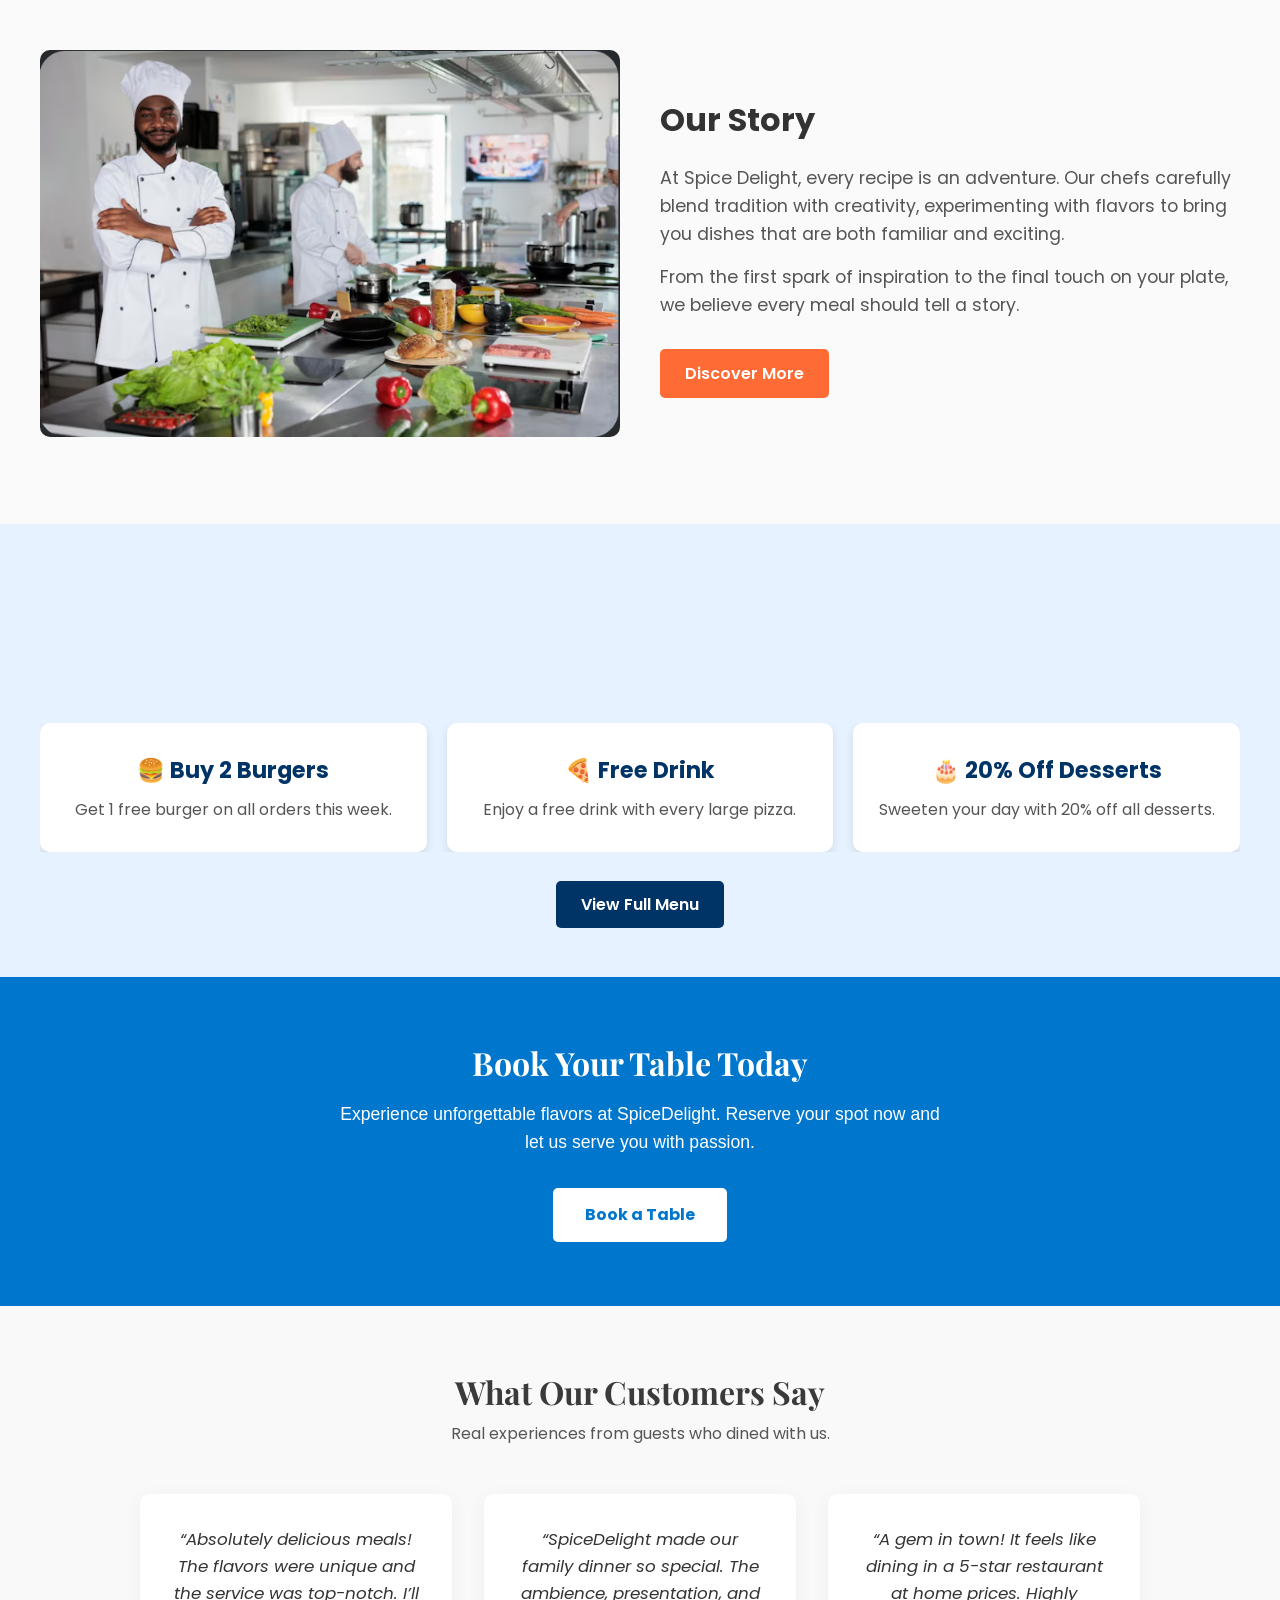
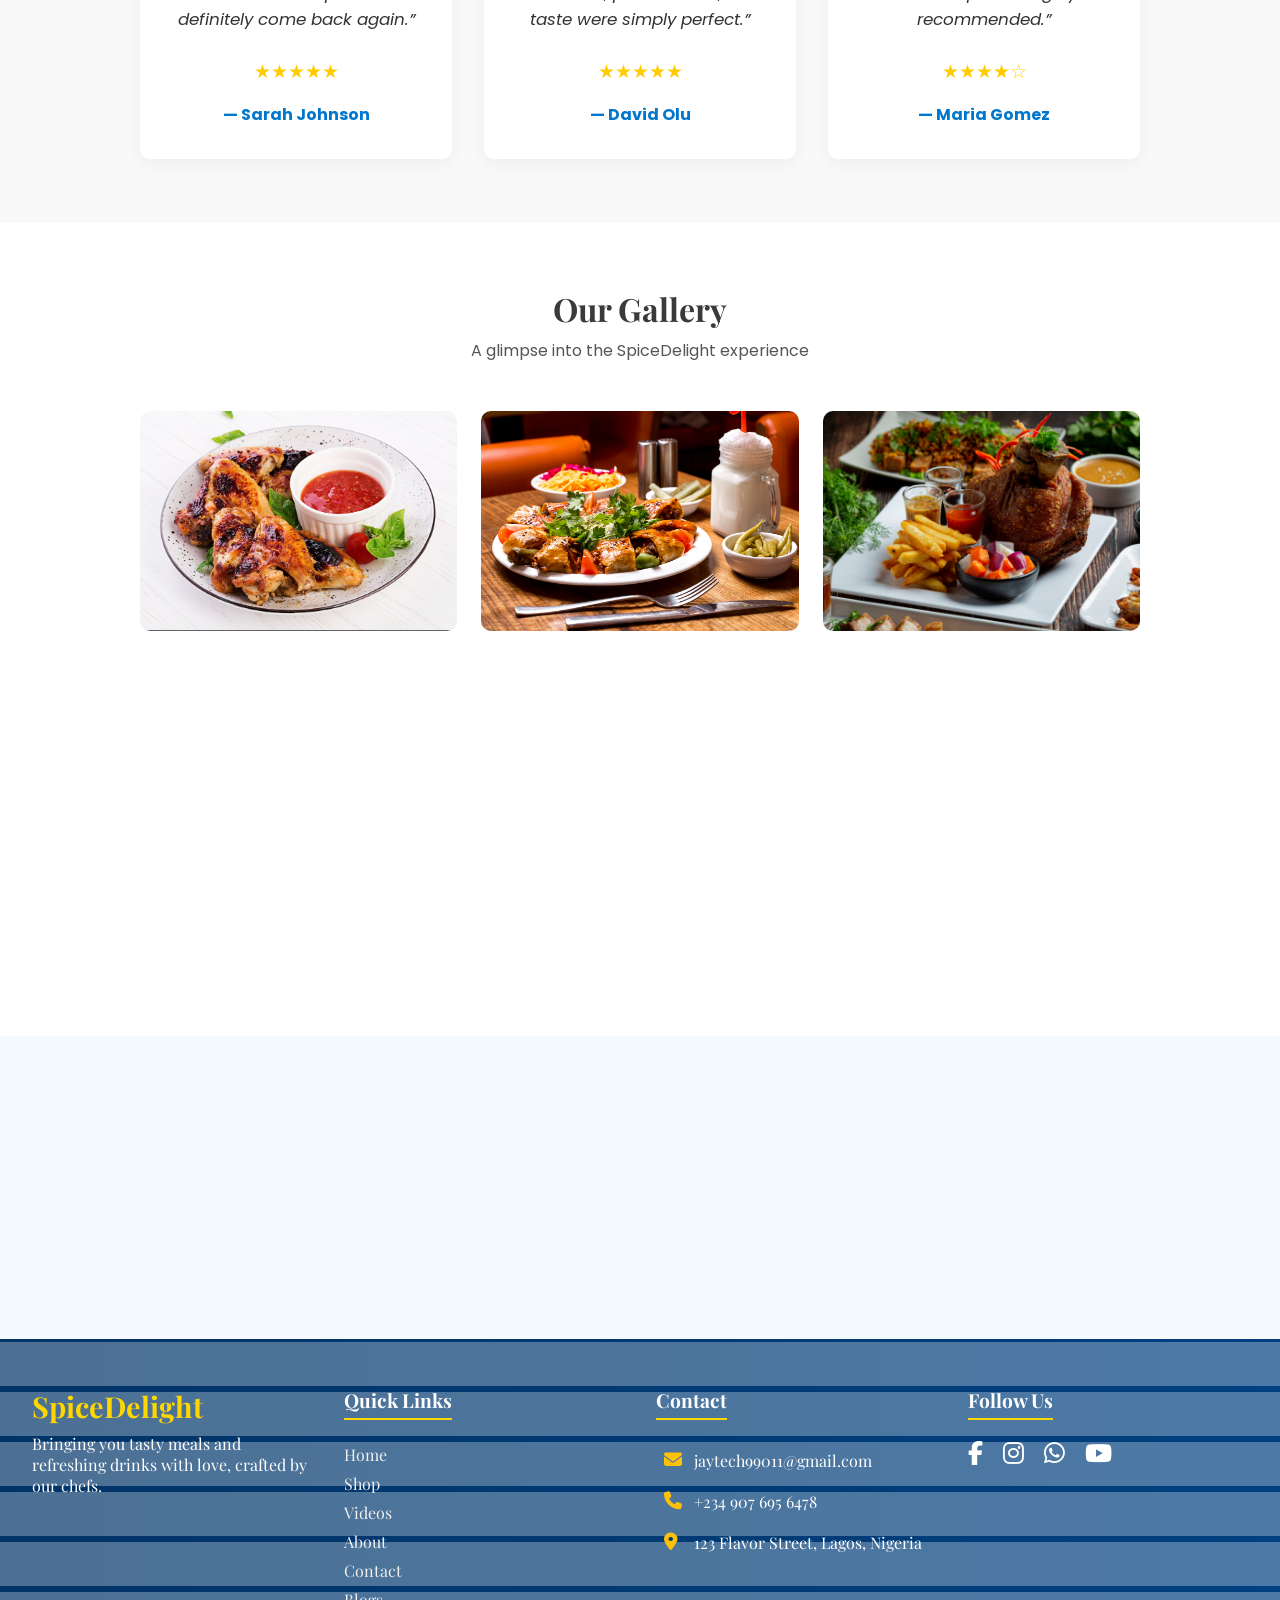
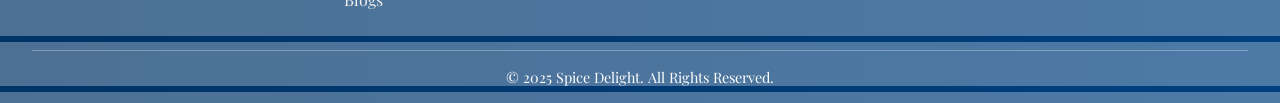
==== commit a0e9263f: "ol" ====
--- a/index.html
+++ b/index.html
@@ -56,6 +56,28 @@
   </header>
    
   
+  <!-- search-icon.html -->
+  <!-- Floating circle icon -->
+    <div id="site-search-trigger" aria-label="Open search" title="Search site" role="button" tabindex="0">
+      🔎
+    </div>
+
+    <!-- Overlay (insert anywhere in body; JS will toggle visibility) -->
+    <div id="site-search-overlay" aria-hidden="true">
+      <div class="search-panel" role="dialog" aria-label="Site search">
+        <div class="search-top">
+          <button id="search-close" aria-label="Close search">&times;</button>
+          <input id="siteSearchInput" type="search" placeholder="Search the site — recipes, menu, blog, reservations..." aria-label="Search the site" autocomplete="off">
+        </div>
+
+        <div id="search-results" class="search-results" role="list"></div>
+
+        <div id="search-footer" class="search-footer">
+          <small>Search across pages — press <kbd>Esc</kbd> to close</small>
+        </div>
+      </div>
+    </div>
+
 
 
 
@@ -646,6 +668,7 @@
 <script src="https://unpkg.com/aos@2.3.1/dist/aos.js"></script>
 <script src="global.js"></script>
 <script src="script.js"></script>
+<script src="search.js"></script>
 </body>
 </html>
 
--- a/style.css
+++ b/style.css
@@ -1781,7 +1781,165 @@
 
 
 
-
+/* ===== Search icon (floating) ===== */
+#site-search-trigger {
+  position: fixed !important;
+  right: 18px !important;
+  bottom: 86vh !important;
+  left: none !important;
+  width: 48px;
+  height: 48px;
+  border-radius: 50%;
+  background: linear-gradient(180deg,#e6f7ff,#d7f0ff);
+  color: #0b2b3a;
+  display: flex !important;
+  align-items: center !important;
+  justify-content: center !important;
+  box-shadow: 0 8px 24px rgba(6,30,50,0.12);
+  cursor: pointer;
+  z-index: 20000;
+  transition: transform .22s ease, box-shadow .22s;
+  font-size: 20px;
+}
+#site-search-trigger:focus,
+#site-search-trigger:hover { transform: scale(1.06); box-shadow: 0 12px 30px rgba(6,30,50,0.16); }
+
+@media (min-width: 769px) {
+  #site-search-trigger {
+    bottom: 80vh !important;
+  }
+}
+
+/* ===== Full-screen overlay ===== */
+#site-search-overlay {
+  position: fixed;
+  inset: 0;
+  background: rgba(6,15,22,0.6);
+  display: none; /* toggled by JS */
+  align-items: flex-start;
+  justify-content: center;
+  z-index: 20010;
+  padding: 40px 18px;
+}
+
+/* Centered panel */
+.search-panel {
+  width: 100%;
+  max-width: 980px;
+  background: linear-gradient(180deg, #ffffff, #fbfdff);
+  border-radius: 12px;
+  box-shadow: 0 24px 80px rgba(6,30,50,0.28);
+  overflow: hidden;
+}
+
+/* Top search bar */
+.search-top {
+  display: flex;
+  align-items: center;
+  gap: 12px;
+  padding: 18px;
+  border-bottom: 1px solid #eef6fb;
+}
+
+#search-close {
+  background: transparent;
+  border: none;
+  font-size: 26px;
+  line-height: 1;
+  cursor: pointer;
+  color: #333;
+}
+
+#siteSearchInput {
+  flex: 1;
+  padding: 12px 16px;
+  font-size: 16px;
+  border-radius: 10px;
+  border: 1px solid #e3f0fb;
+  outline: none;
+  box-shadow: 0 6px 18px rgba(11,43,58,0.04);
+}
+
+/* Result list */
+.search-results {
+  padding: 18px;
+  max-height: 60vh;
+  overflow: auto;
+}
+
+/* Each result card */
+.search-item {
+  display: flex;
+  gap: 14px;
+  padding: 12px;
+  border-radius: 8px;
+  align-items: flex-start;
+  transition: background .15s ease;
+}
+
+.search-item:hover { background: rgba(11,43,58,0.03); cursor: pointer; }
+
+.search-item .thumb {
+  width: 84px;
+  height: 64px;
+  border-radius: 8px;
+  background: #f2f6fb;
+  flex: 0 0 84px;
+  object-fit: cover;
+}
+
+.search-item .meta {
+  flex: 1;
+}
+
+.search-item .meta h4 {
+  margin: 0 0 6px 0;
+  font-size: 1rem;
+  color: #102129;
+}
+
+.search-item .meta p {
+  margin: 0 0 6px 0;
+  color: #4b5b62;
+  font-size: 0.92rem;
+  line-height: 1.4;
+}
+
+/* small tag and URL */
+.search-item .meta .url {
+  font-size: 0.82rem;
+  color: #7b8a92;
+}
+
+/* no results */
+.search-noresults {
+  text-align: center;
+  color: #5a6a72;
+  padding: 36px;
+}
+
+/* footer small */
+.search-footer {
+  padding: 12px 18px;
+  border-top: 1px solid #eef6fb;
+  text-align: center;
+  background: linear-gradient(180deg, rgba(255,255,255,0.6), rgba(245,252,255,0.6));
+}
+
+/* RESPONSIVE */
+@media (max-width: 820px) {
+  .search-panel { margin-top: 40px; max-width: 92%; }
+  .search-results { max-height: 55vh; }
+  .search-item .thumb { width: 72px; height: 54px; }
+}
+@media (max-width: 480px) {
+  #site-search-trigger { left: 12px; bottom: 18vh; width: 44px; height:44px; font-size:18px; }
+  .search-panel { padding: 0; border-radius: 8px; max-width: 100%; }
+  .search-top { padding: 12px; }
+  #siteSearchInput { font-size: 15px; padding: 10px 12px; }
+  .search-item { padding: 10px; gap: 10px; }
+  .search-item .thumb { width: 64px; height: 48px; }
+}
 
 
 
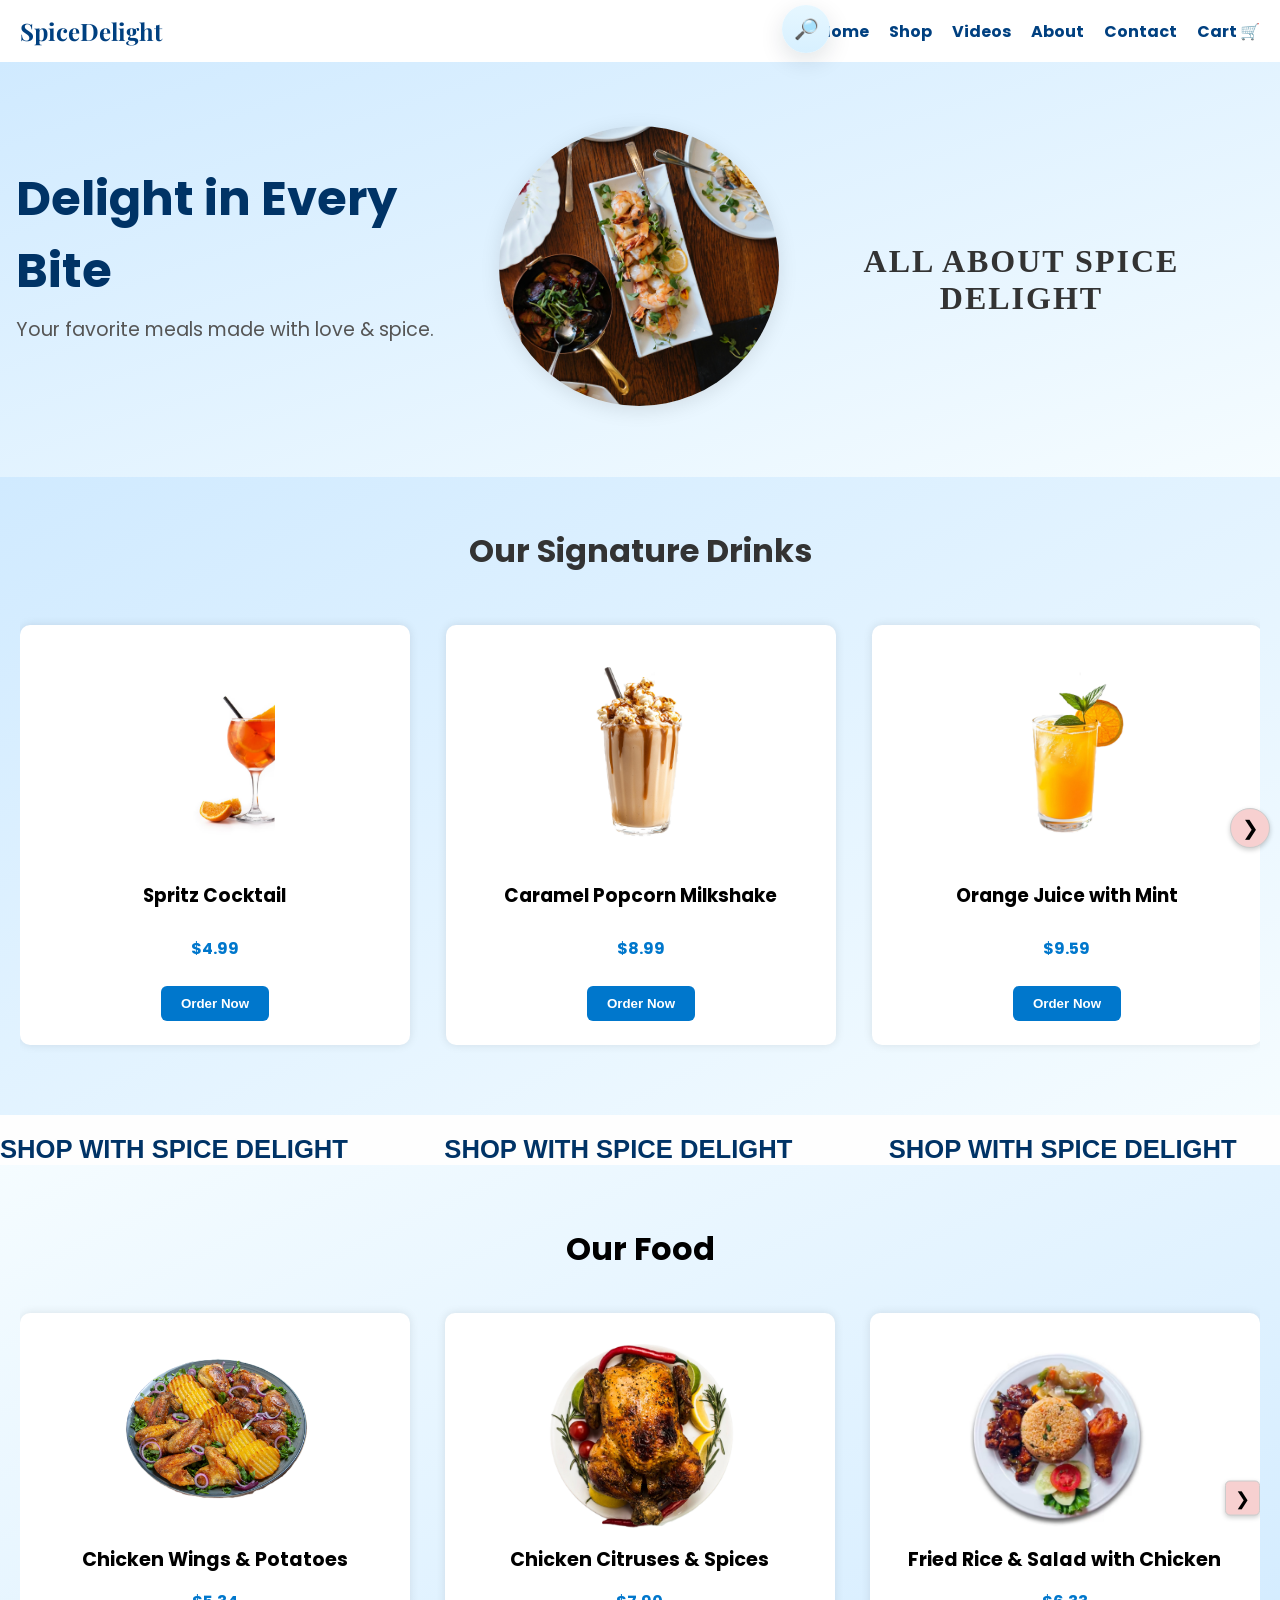
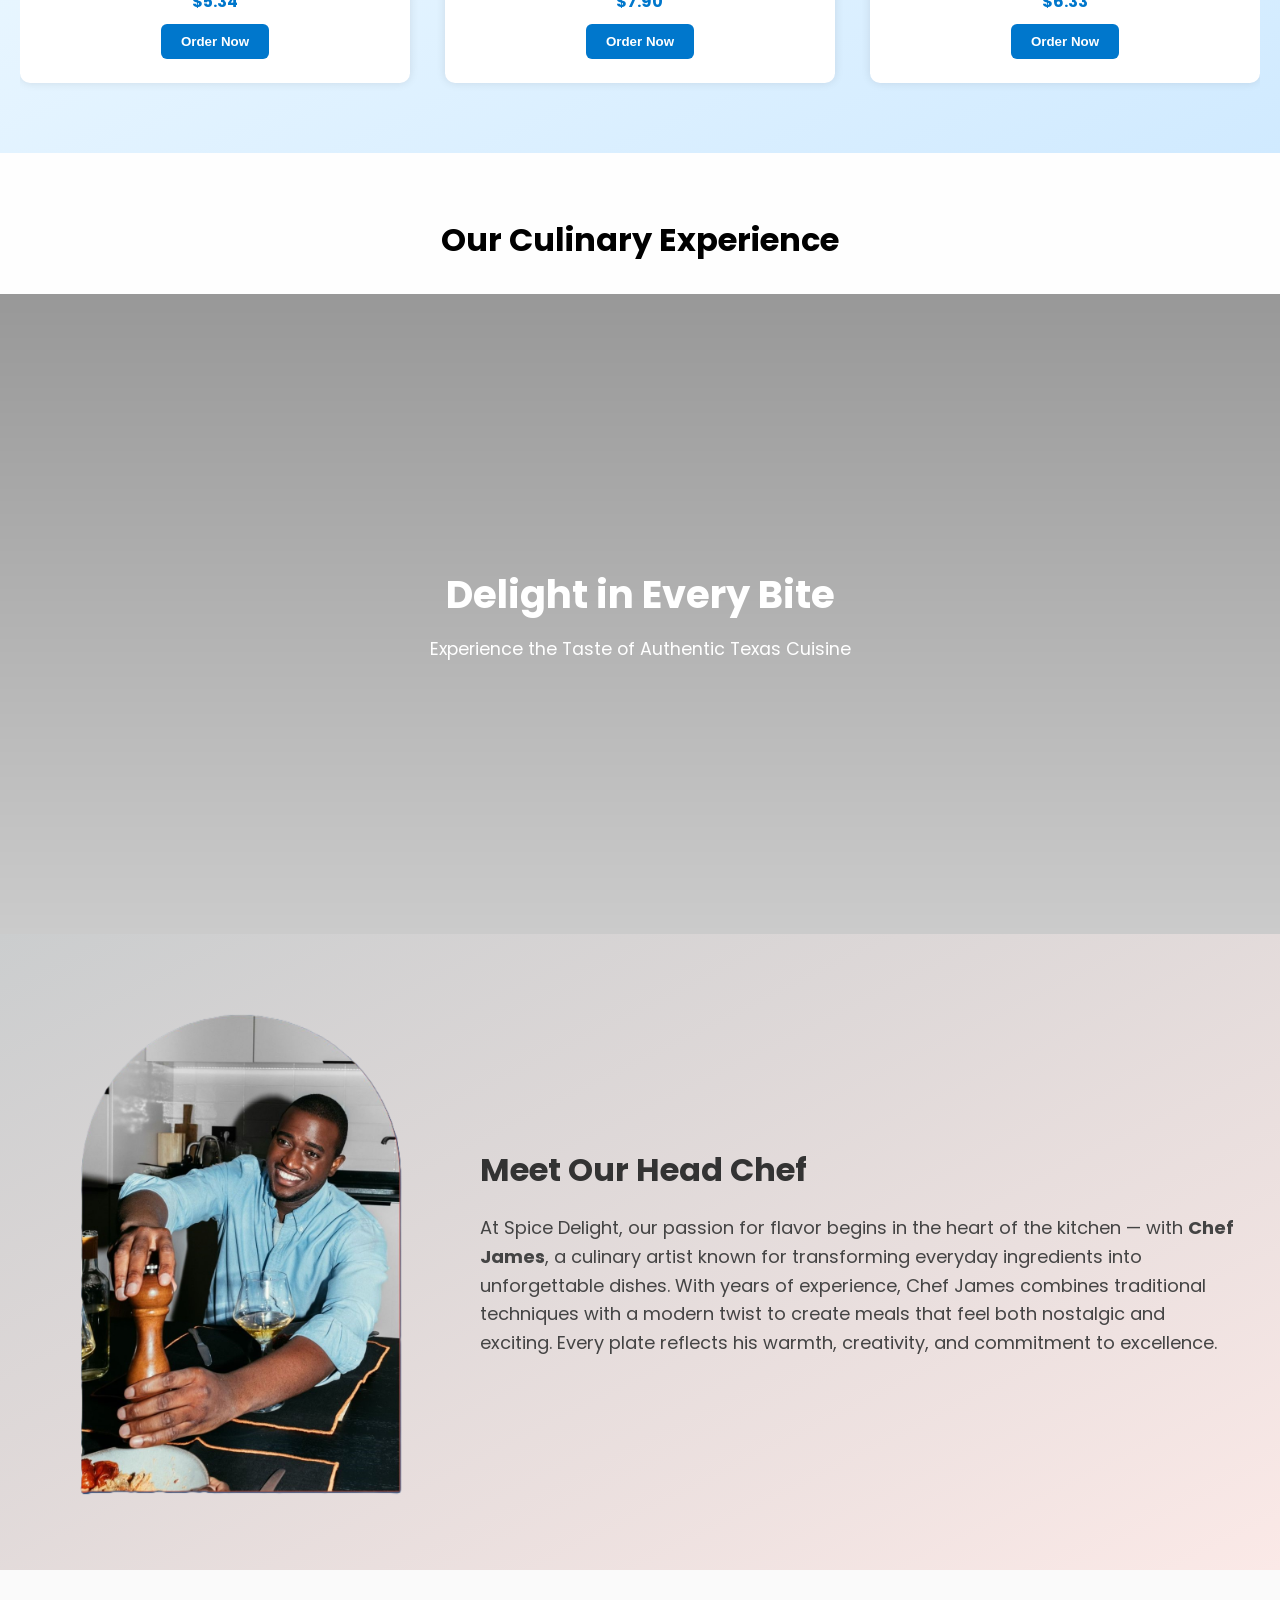
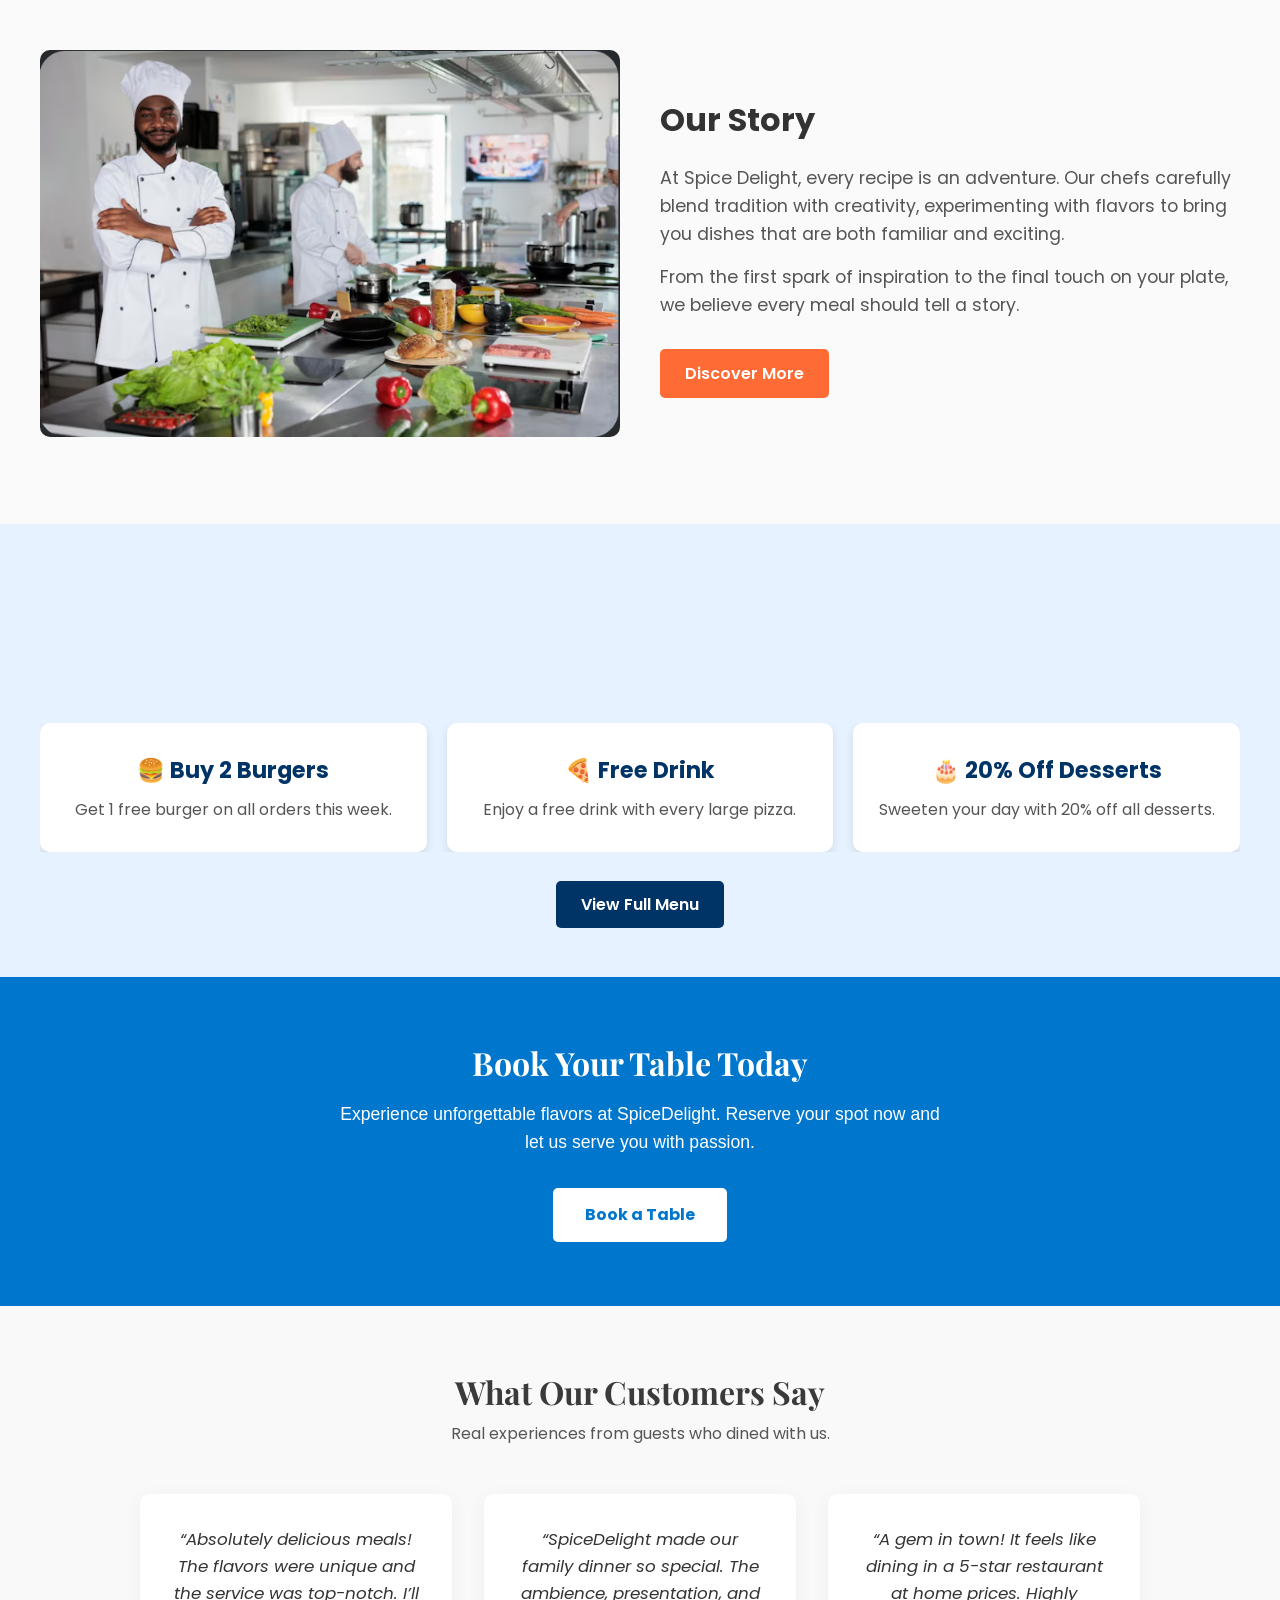
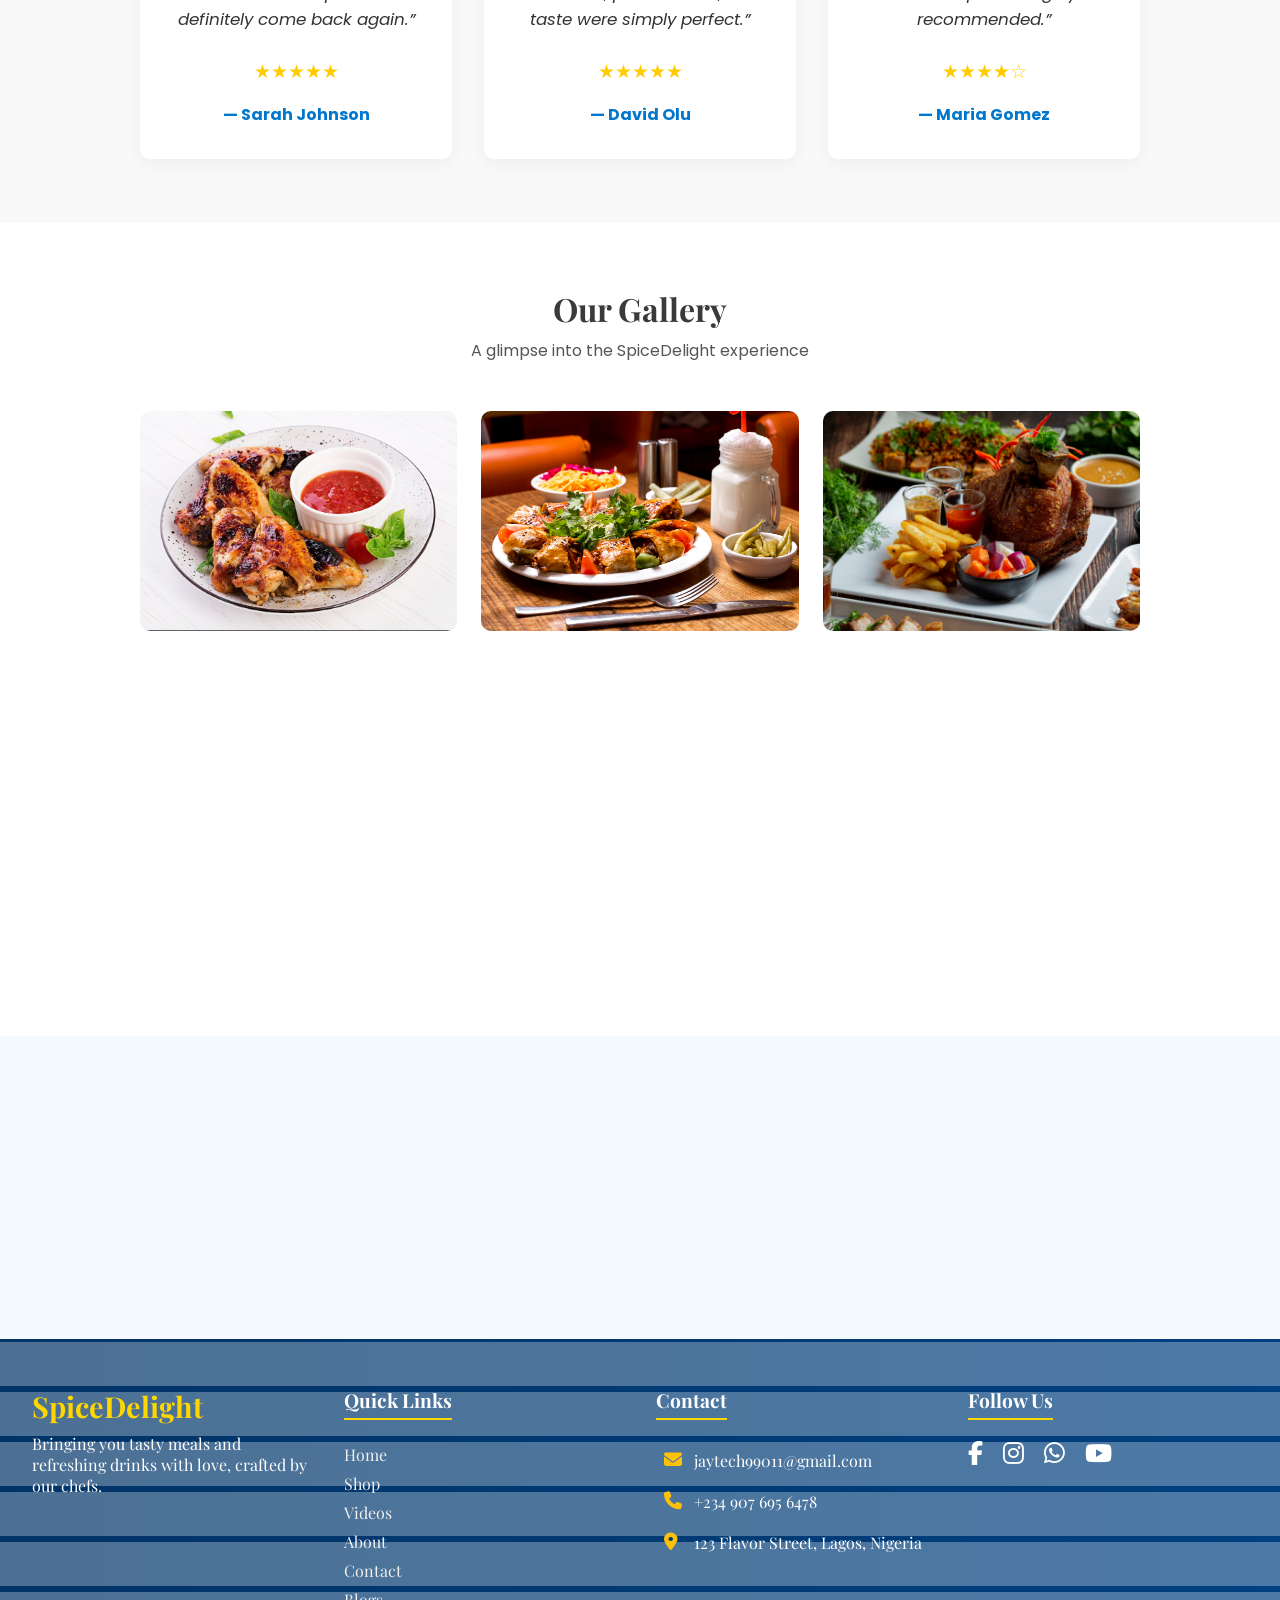
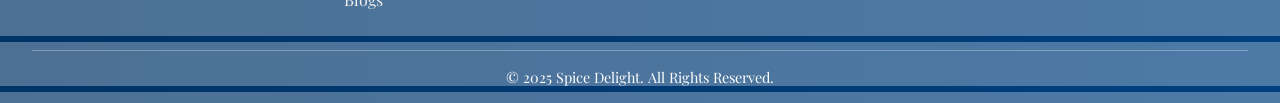
==== commit dd214882: "GOD" ====
--- a/index.html
+++ b/index.html
@@ -67,8 +67,30 @@
       <div class="search-panel" role="dialog" aria-label="Site search">
         <div class="search-top">
           <button id="search-close" aria-label="Close search">&times;</button>
-          <input id="siteSearchInput" type="search" placeholder="Search the site — recipes, menu, blog, reservations..." aria-label="Search the site" autocomplete="off">
-        </div>
+          <div class="search-input-wrapper">
+            <input class="search-input" id="siteSearchInput" type="search" placeholder="Search the site — recipes, menu, blog, reservations..." aria-label="Search the site" autocomplete="off">
+              <button id="voice-search-btn" aria-label="Voice search" title="Search by voice">
+                <svg
+                  xmlns="http://www.w3.org/2000/svg"
+                  width="22"
+                  height="22"
+                  viewBox="0 0 24 24"
+                  fill="none"
+                  stroke="currentColor"
+                  stroke-width="2"
+                  stroke-linecap="round"
+                  stroke-linejoin="round"
+                  class="mic-icon"
+                >
+                  <path d="M12 1a3 3 0 0 0-3 3v8a3 3 0 0 0 6 0V4a3 3 0 0 0-3-3z"/>
+                  <path d="M19 10v2a7 7 0 0 1-14 0v-2"/>
+                  <line x1="12" y1="19" x2="12" y2="23"/>
+                  <line x1="8" y1="23" x2="16" y2="23"/>
+                </svg>
+              </button>
+          </div>
+        </div>
+
 
         <div id="search-results" class="search-results" role="list"></div>
 
@@ -668,7 +690,7 @@
 <script src="https://unpkg.com/aos@2.3.1/dist/aos.js"></script>
 <script src="global.js"></script>
 <script src="script.js"></script>
-<script src="search.js"></script>
+<script src="search.js" defer></script> 
 </body>
 </html>
 
--- a/style.css
+++ b/style.css
@@ -1784,9 +1784,8 @@
 /* ===== Search icon (floating) ===== */
 #site-search-trigger {
   position: fixed !important;
-  right: 18px !important;
-  bottom: 86vh !important;
-  left: none !important;
+  right: 20px !important;
+  top: 25px !important;
   width: 48px;
   height: 48px;
   border-radius: 50%;
@@ -1806,9 +1805,11 @@
 
 @media (min-width: 769px) {
   #site-search-trigger {
-    bottom: 80vh !important;
-  }
-}
+    right: 450px !important;
+    top: 5px !important;
+  }
+}
+
 
 /* ===== Full-screen overlay ===== */
 #site-search-overlay {
@@ -1944,9 +1945,85 @@
 
 
 
-
-
-
+/* Container for the input and mic */
+.search-input-wrapper {
+  position: relative;
+  display: flex;
+  align-items: center;
+  width: 100%;
+}
+
+/* Position the mic inside the bar */
+/* #voice-search-btn {
+  position: absolute;
+  right: 15px;
+  background: none;
+  border: none;
+  font-size: 1.2rem;
+  cursor: pointer;
+  opacity: 0.6;
+  transition: opacity 0.3s, transform 0.2s;
+}
+
+#voice-search-btn:hover {
+  opacity: 1;
+  transform: scale(1.1);
+} */
+
+/* Animation for when the mic is listening */
+/* #voice-search-btn.listening {
+  color: #ff4b2b;
+  animation: pulse 1.5s infinite;
+}
+
+@keyframes pulse {
+  0% { transform: scale(1); }
+  50% { transform: scale(1.3); }
+  100% { transform: scale(1); }
+} */
+
+/* Highlight search matches in results */
+.highlight {
+  background-color: rgba(255, 215, 0, 0.3); /* Gold tint */
+  font-weight: bold;
+  border-radius: 2px;
+  padding: 0 2px;
+}
+
+
+
+#voice-search-btn {
+  position: absolute;
+  right: 15px;
+  background: transparent;
+  border: none;
+  cursor: pointer;
+  padding: 6px;
+  display: flex;
+  align-items: center;
+  justify-content: center;
+}
+
+.mic-icon {
+  color: #333;
+  transition: color 0.3s ease, transform 0.2s ease;
+}
+
+#voice-search-btn:hover .mic-icon {
+  color: #ff8c00; /* Spice Delight accent */
+  transform: scale(1.1);
+}
+
+#voice-search-btn.listening .mic-icon {
+  color: #e63946;
+  animation: pulse 1s infinite;
+}
+
+@keyframes pulse {
+  0% { transform: scale(1); opacity: 1; }
+  50% { transform: scale(1.15); opacity: 0.7; }
+  100% { transform: scale(1); opacity: 1; }
+}
 
 
 /* 
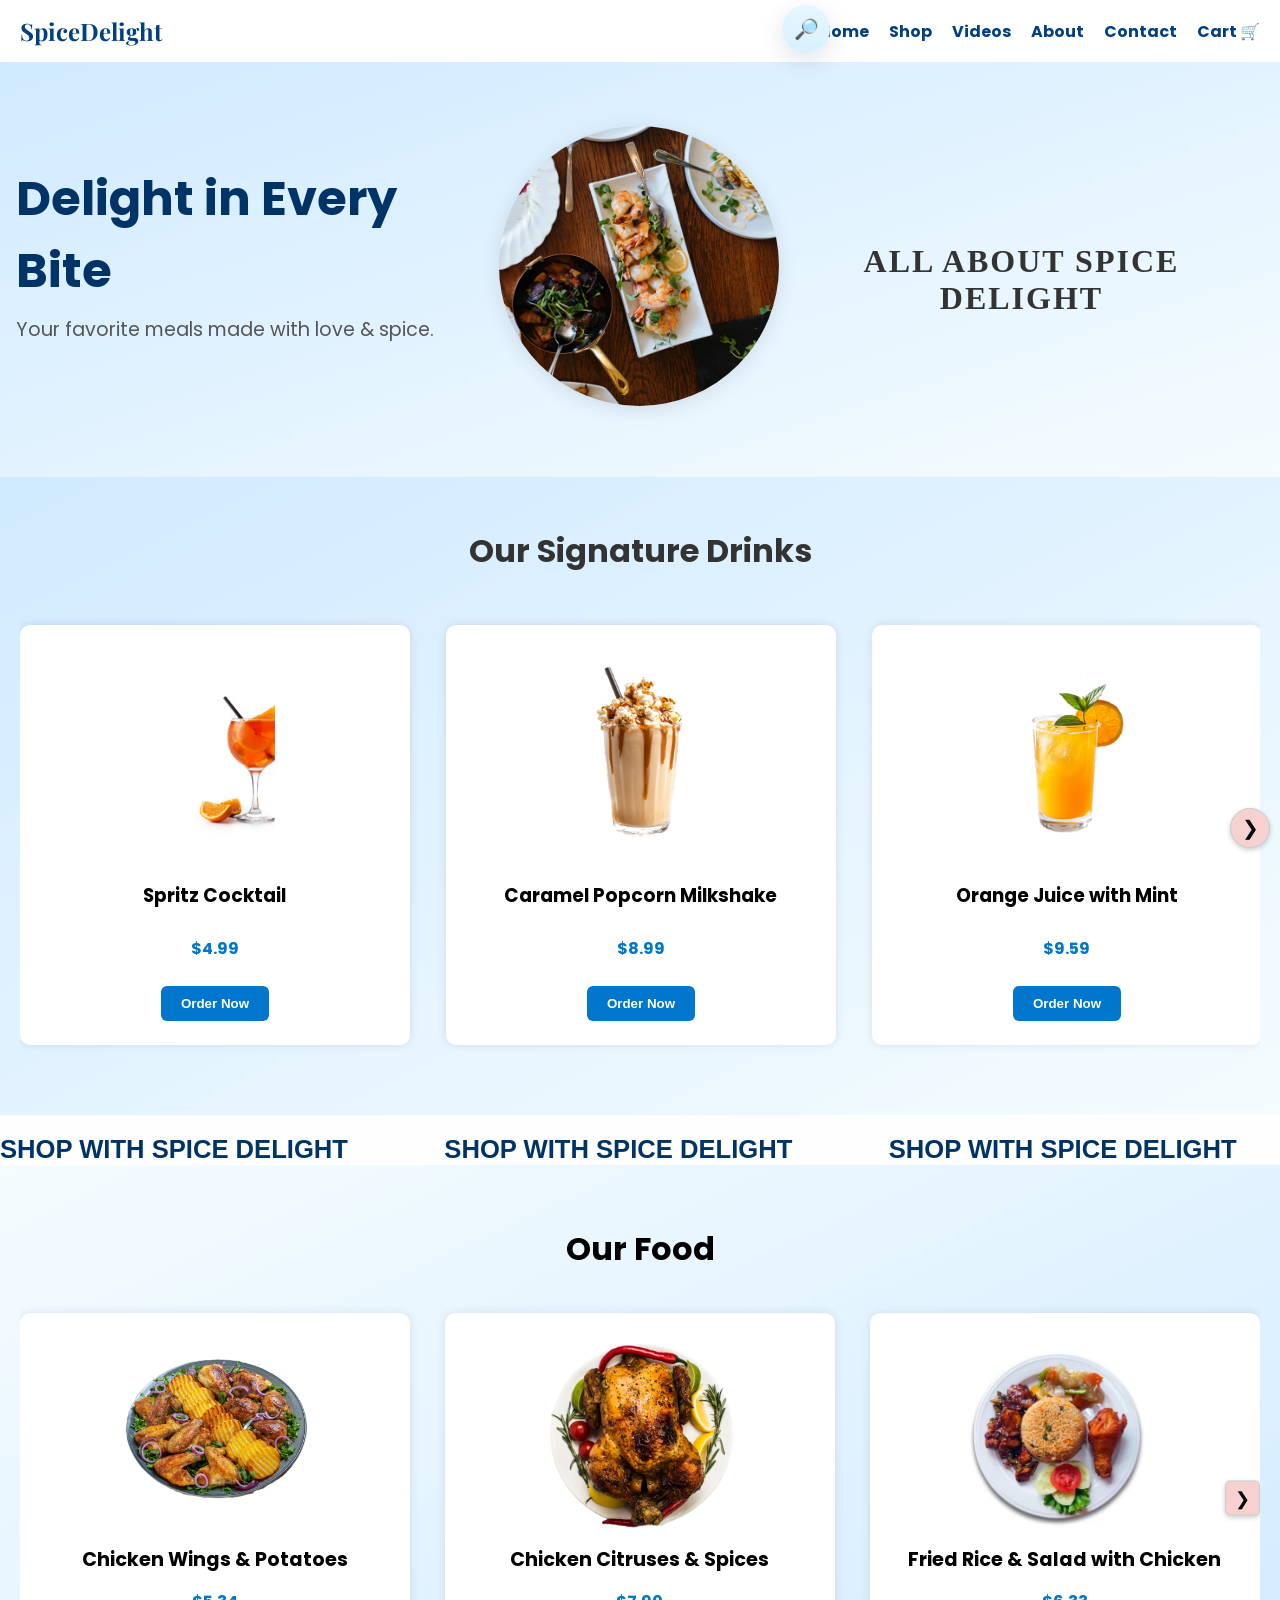
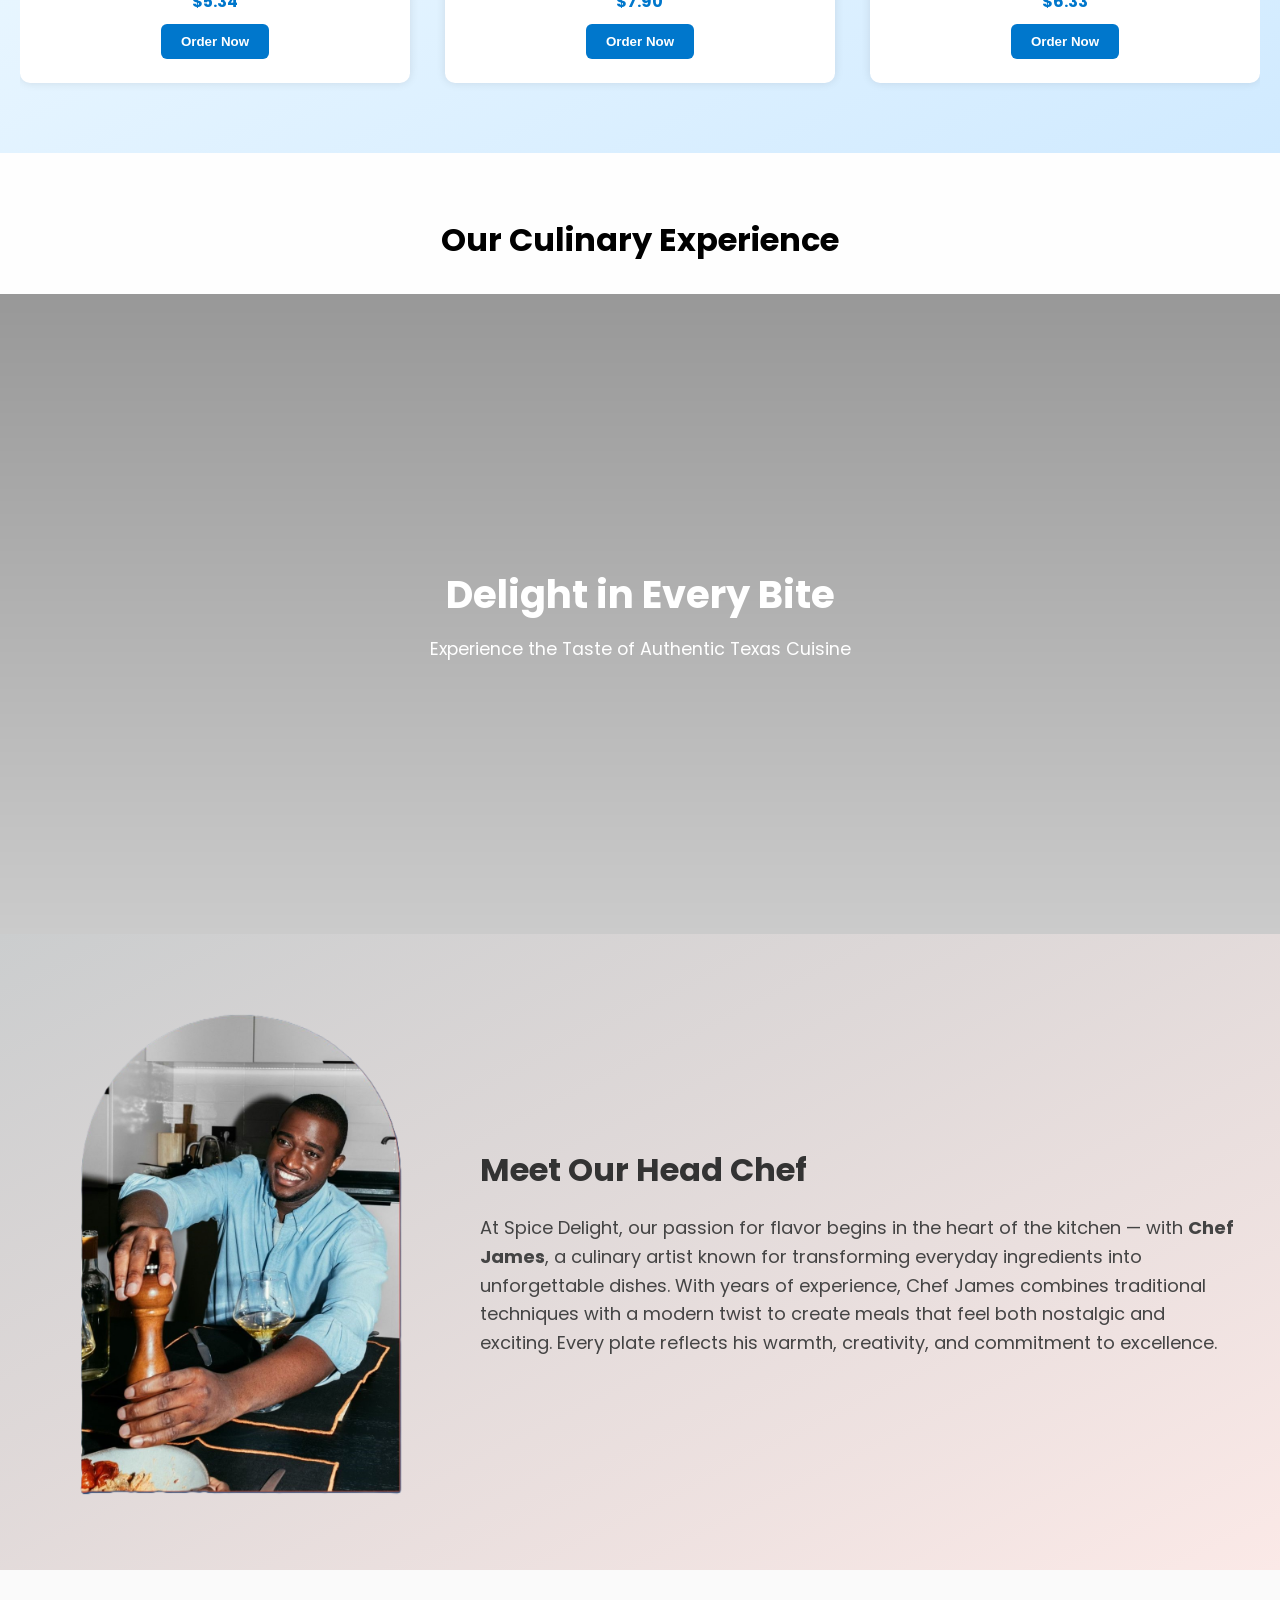
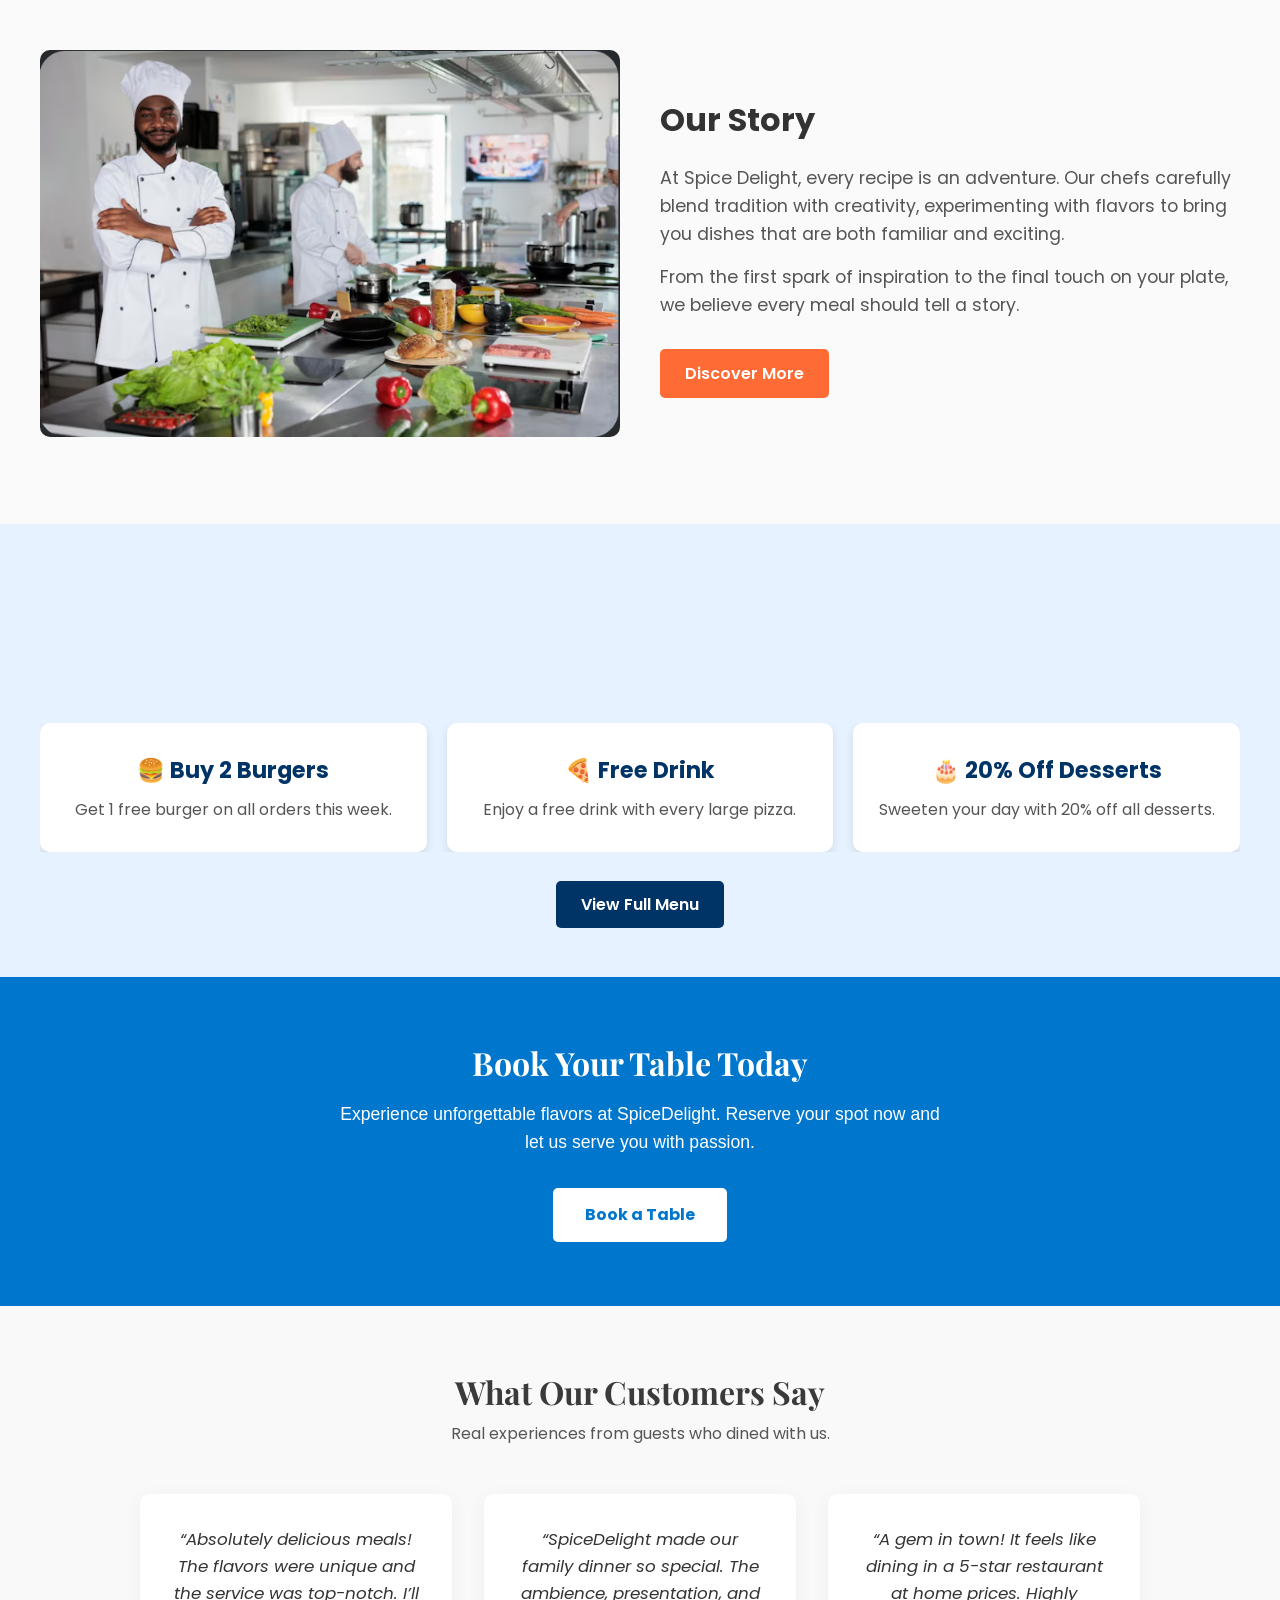
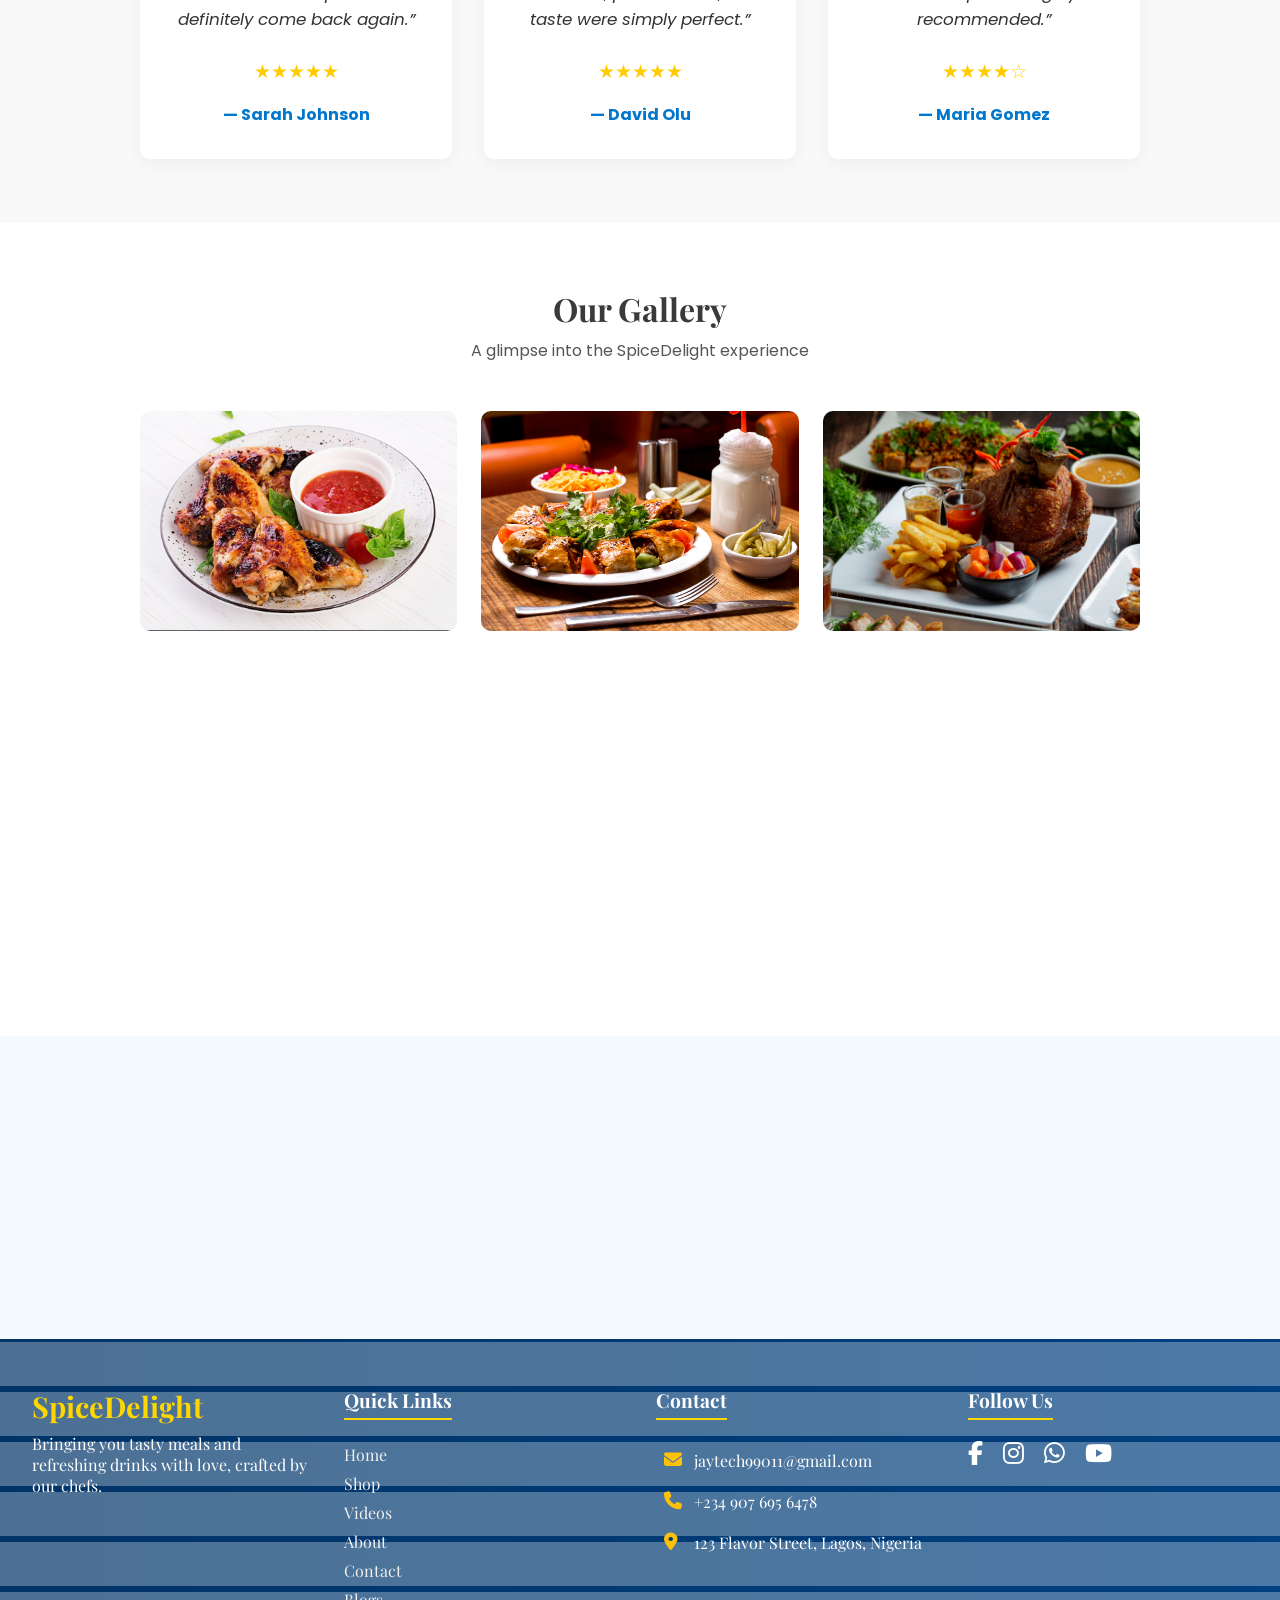
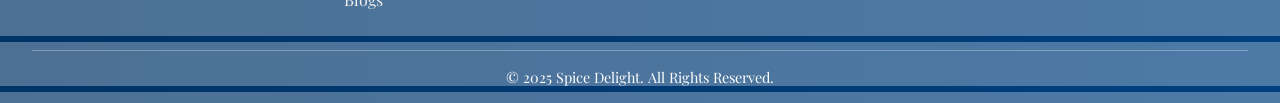
==== commit 7a33ff97: "JESUS DID IT" ====
--- a/index.html
+++ b/index.html
@@ -92,7 +92,9 @@
         </div>
 
 
-        <div id="search-results" class="search-results" role="list"></div>
+        <div id="search-results" class="search-results" role="list">
+          <div id="search-loader" style="display: none;" class="loader"></div>
+        </div>
 
         <div id="search-footer" class="search-footer">
           <small>Search across pages — press <kbd>Esc</kbd> to close</small>
--- a/style.css
+++ b/style.css
@@ -1807,6 +1807,7 @@
   #site-search-trigger {
     right: 450px !important;
     top: 5px !important;
+    position: absolute !important;
   }
 }
 
@@ -1984,7 +1985,8 @@
 
 /* Highlight search matches in results */
 .highlight {
-  background-color: rgba(255, 215, 0, 0.3); /* Gold tint */
+  background-color: #ffeb3b;
+  color: #000; 
   font-weight: bold;
   border-radius: 2px;
   padding: 0 2px;
@@ -2026,6 +2028,114 @@
 }
 
 
+
+/* Professional thumbnail styling */
+.search-item .thumb {
+  width: 60px;
+  height: 60px;
+  object-fit: cover; /* This crops the image perfectly into a square */
+  border-radius: 8px;
+  margin-right: 15px;
+  background-color: #eee; /* Shows a grey box if image is slow to load */
+}
+
+.search-item {
+  display: flex; /* Aligns image and text side-by-side */
+  align-items: center;
+  padding: 12px;
+  border-bottom: 1px solid #f0f0f0;
+  transition: background 0.2s;
+  cursor: pointer;
+}
+
+.search-item:hover {
+  background-color: #f9f9f9;
+}
+
+
+
+.loader {
+  border: 3px solid #f3f3f3;
+  border-top: 3px solid #004080; /* Your theme color */
+  border-radius: 50%;
+  width: 30px;
+  height: 30px;
+  animation: spin 1s linear infinite;
+  margin: 20px auto;
+}
+
+@keyframes spin {
+  0% { transform: rotate(0deg); }
+  100% { transform: rotate(360deg); }
+}
+
+
+
+.search-item.selected {
+  background-color: #e6f0ff;
+  border-left: 4px solid #004080;
+}
+
+
+
+
+
+
+/* No Results Container */
+.search-no-results-container {
+  padding: 40px 20px;
+  text-align: center;
+  color: #555;
+}
+
+.search-no-results-container i {
+  font-size: 3rem;
+  display: block;
+  margin-bottom: 15px;
+  color: #ccc;
+}
+
+.search-no-results-container h3 {
+  margin-bottom: 10px;
+  color: #333;
+}
+
+.popular-suggestions {
+  margin-top: 25px;
+  display: flex;
+  justify-content: center;
+  gap: 15px;
+  flex-wrap: wrap;
+}
+
+.suggestion-chip {
+  background: #f0f4f8;
+  padding: 8px 18px;
+  border-radius: 20px;
+  font-size: 0.9rem;
+  color: #004080;
+  text-decoration: none;
+  transition: all 0.3s ease;
+  border: 1px solid #d1d9e6;
+}
+
+.suggestion-chip:hover {
+  background: #004080;
+  color: white;
+  transform: translateY(-2px);
+}
+
+
+
+
+
+
+
+
+
+
+
+
 /* 
 html, body {
   overflow-x: hidden !important;
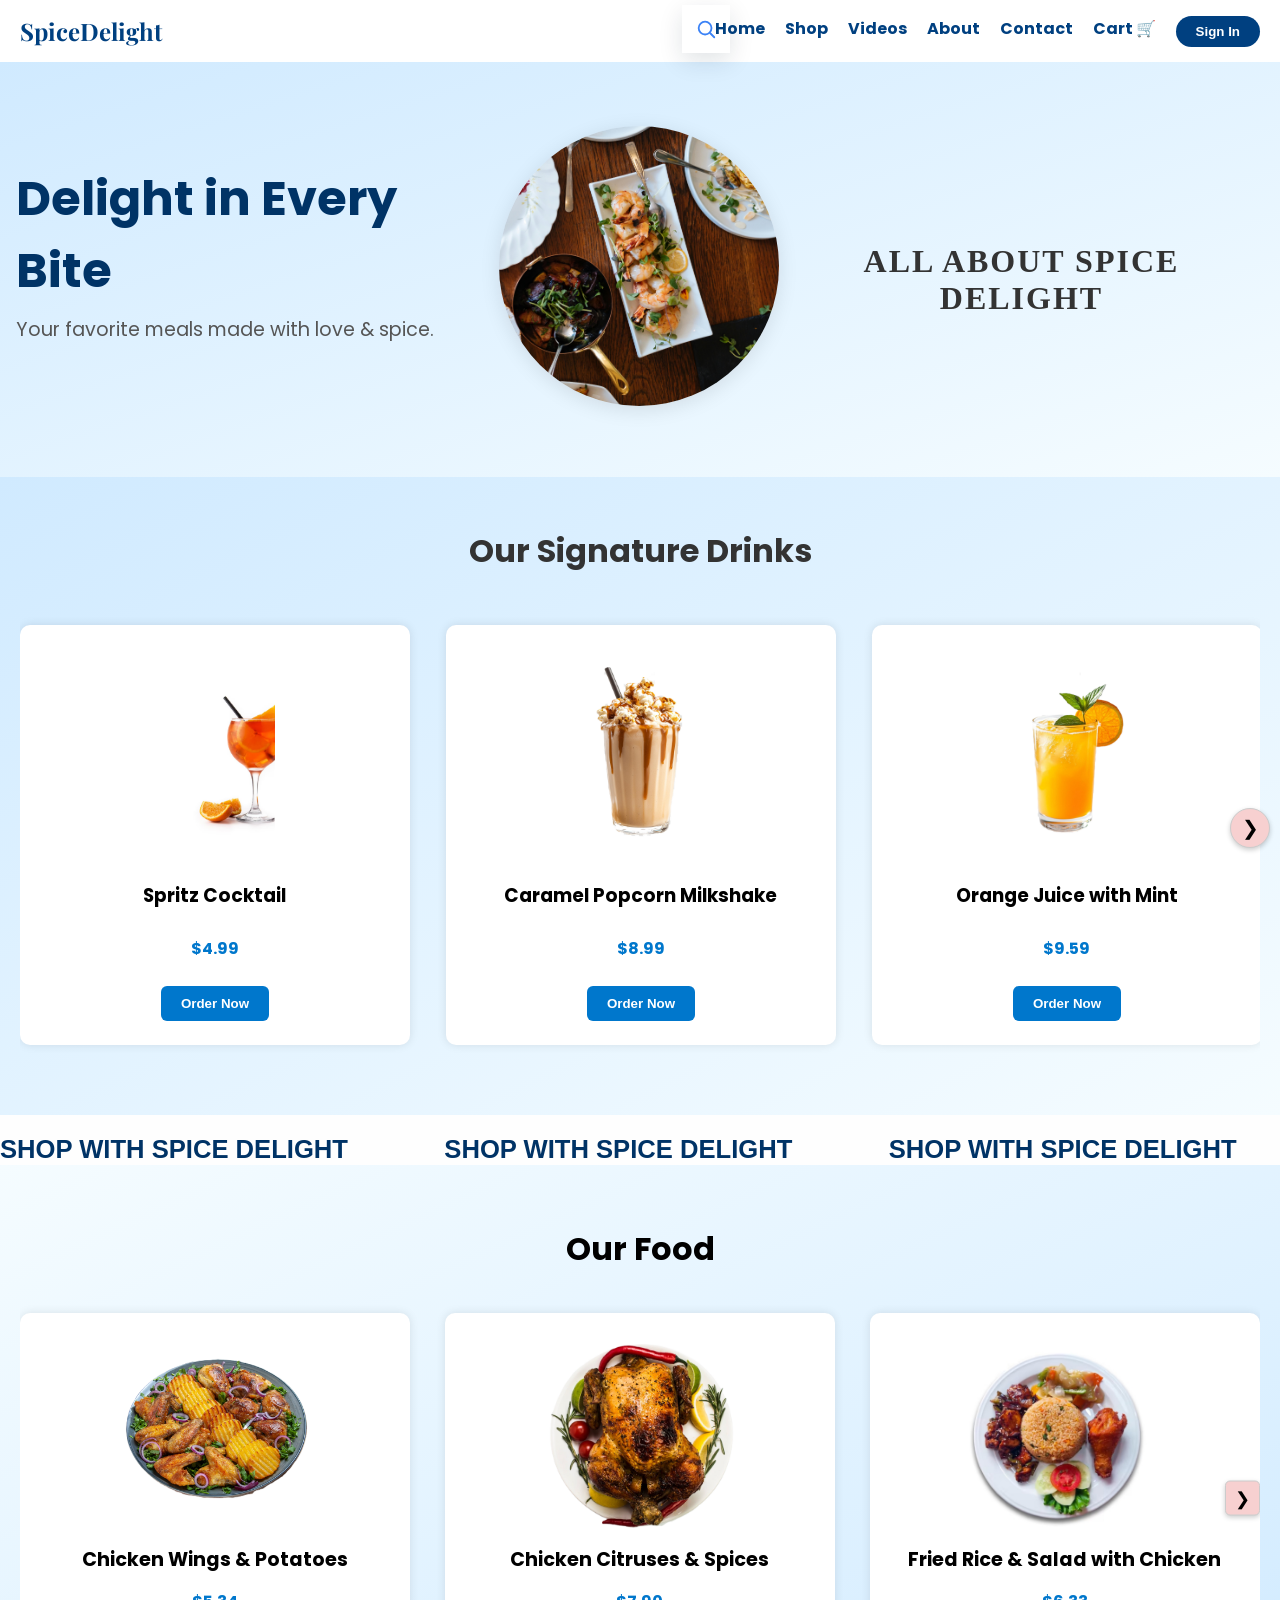
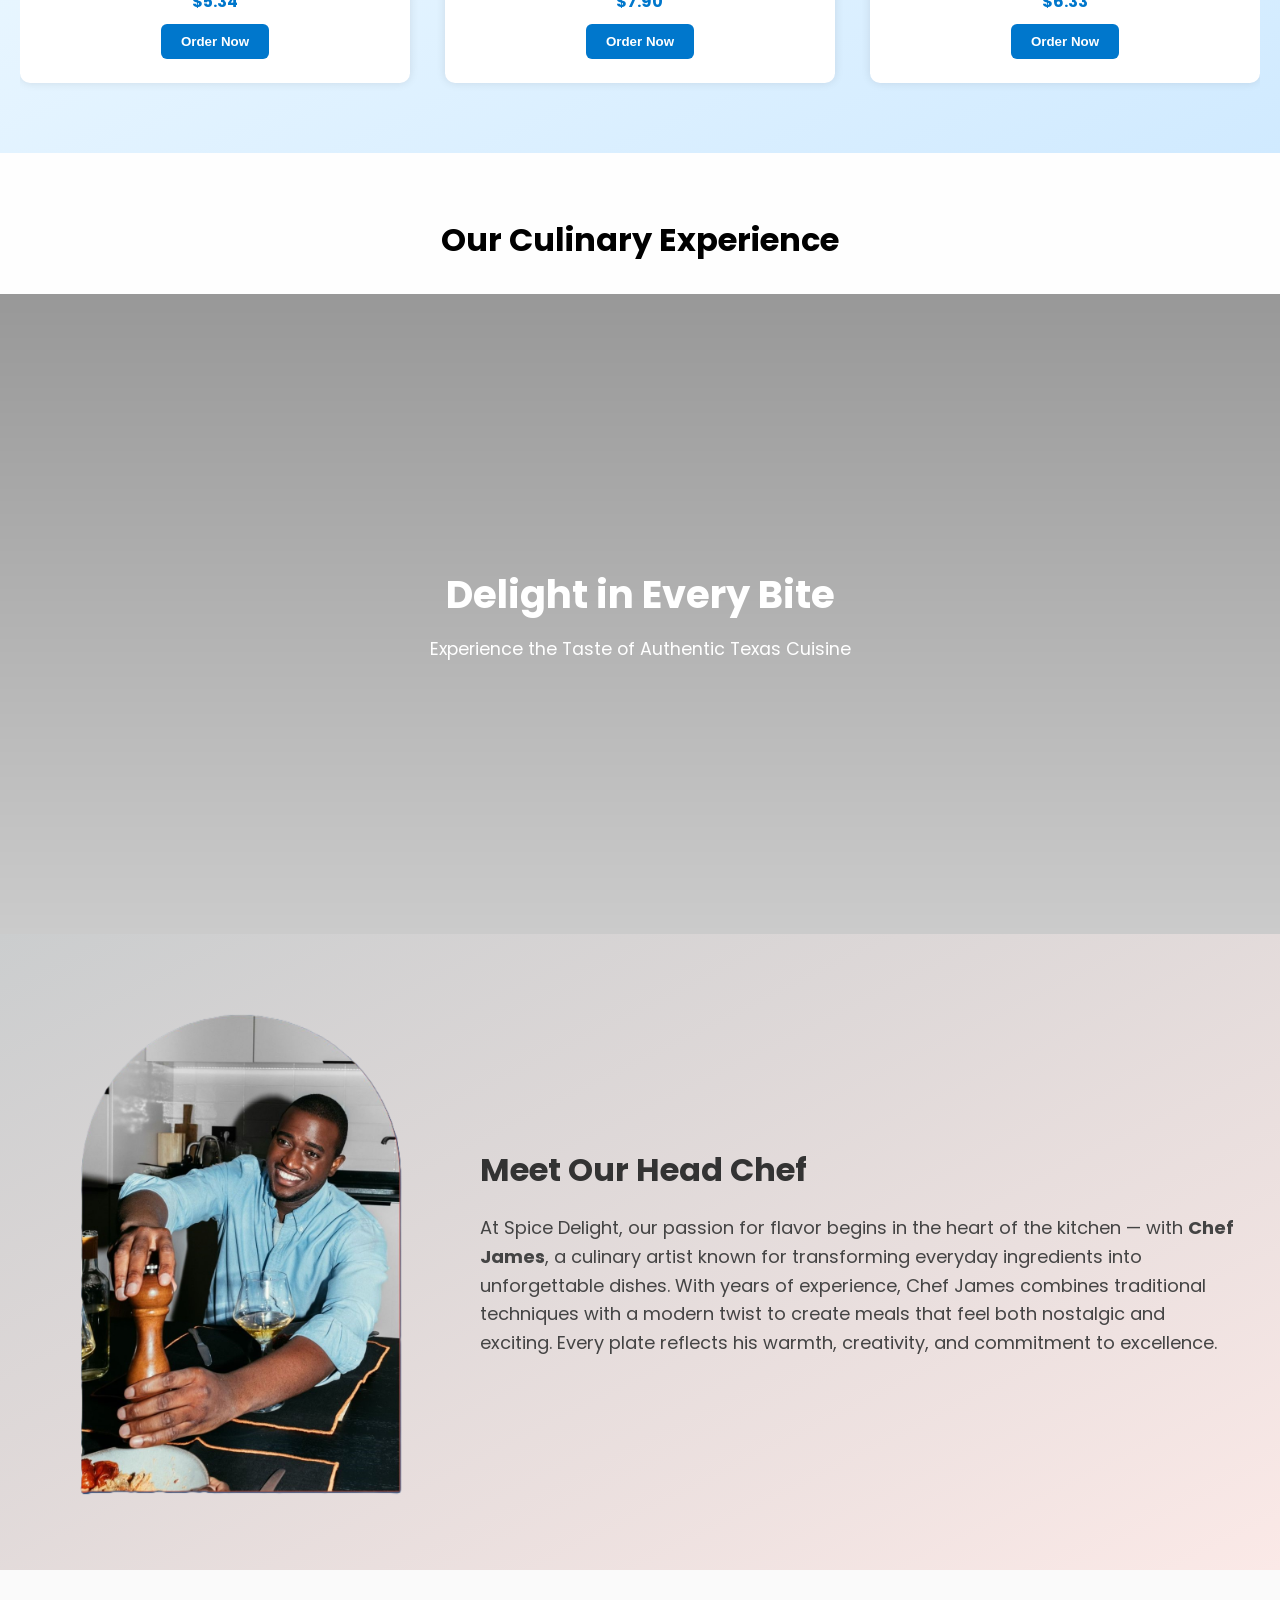
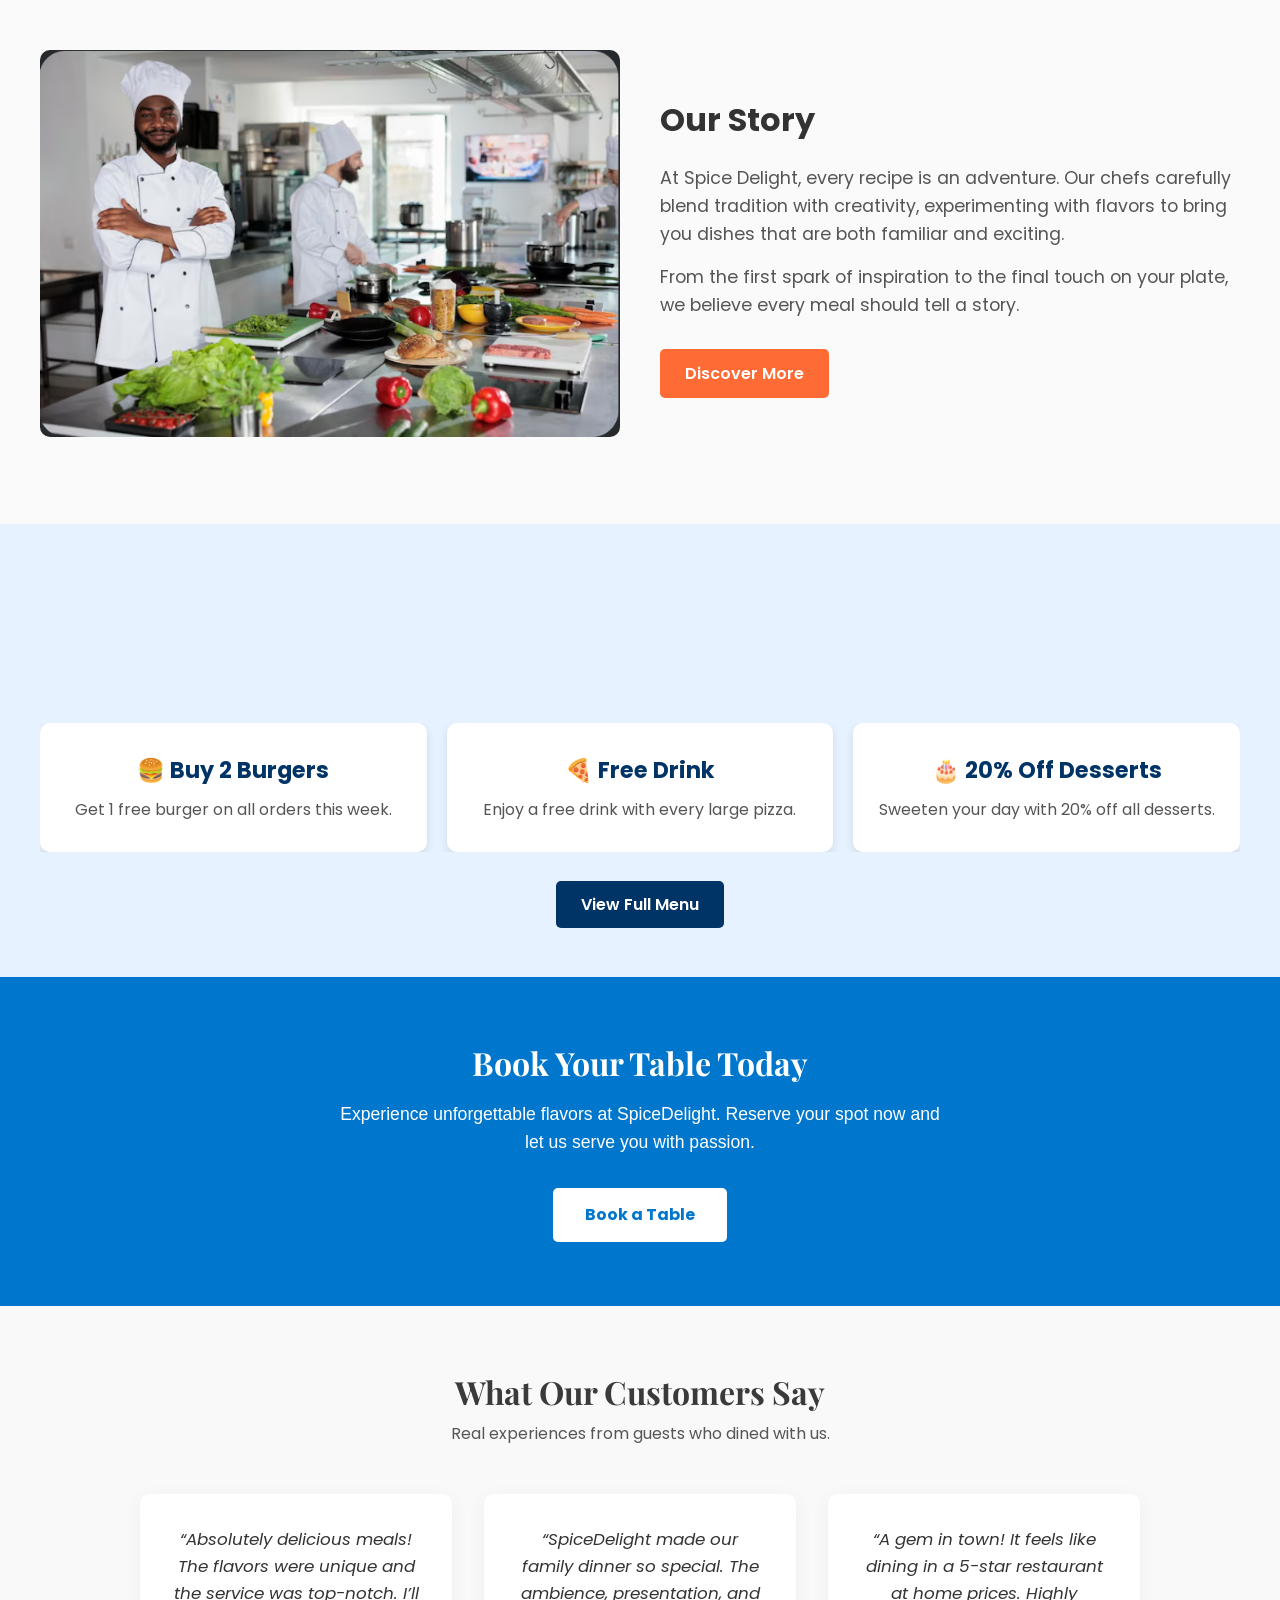
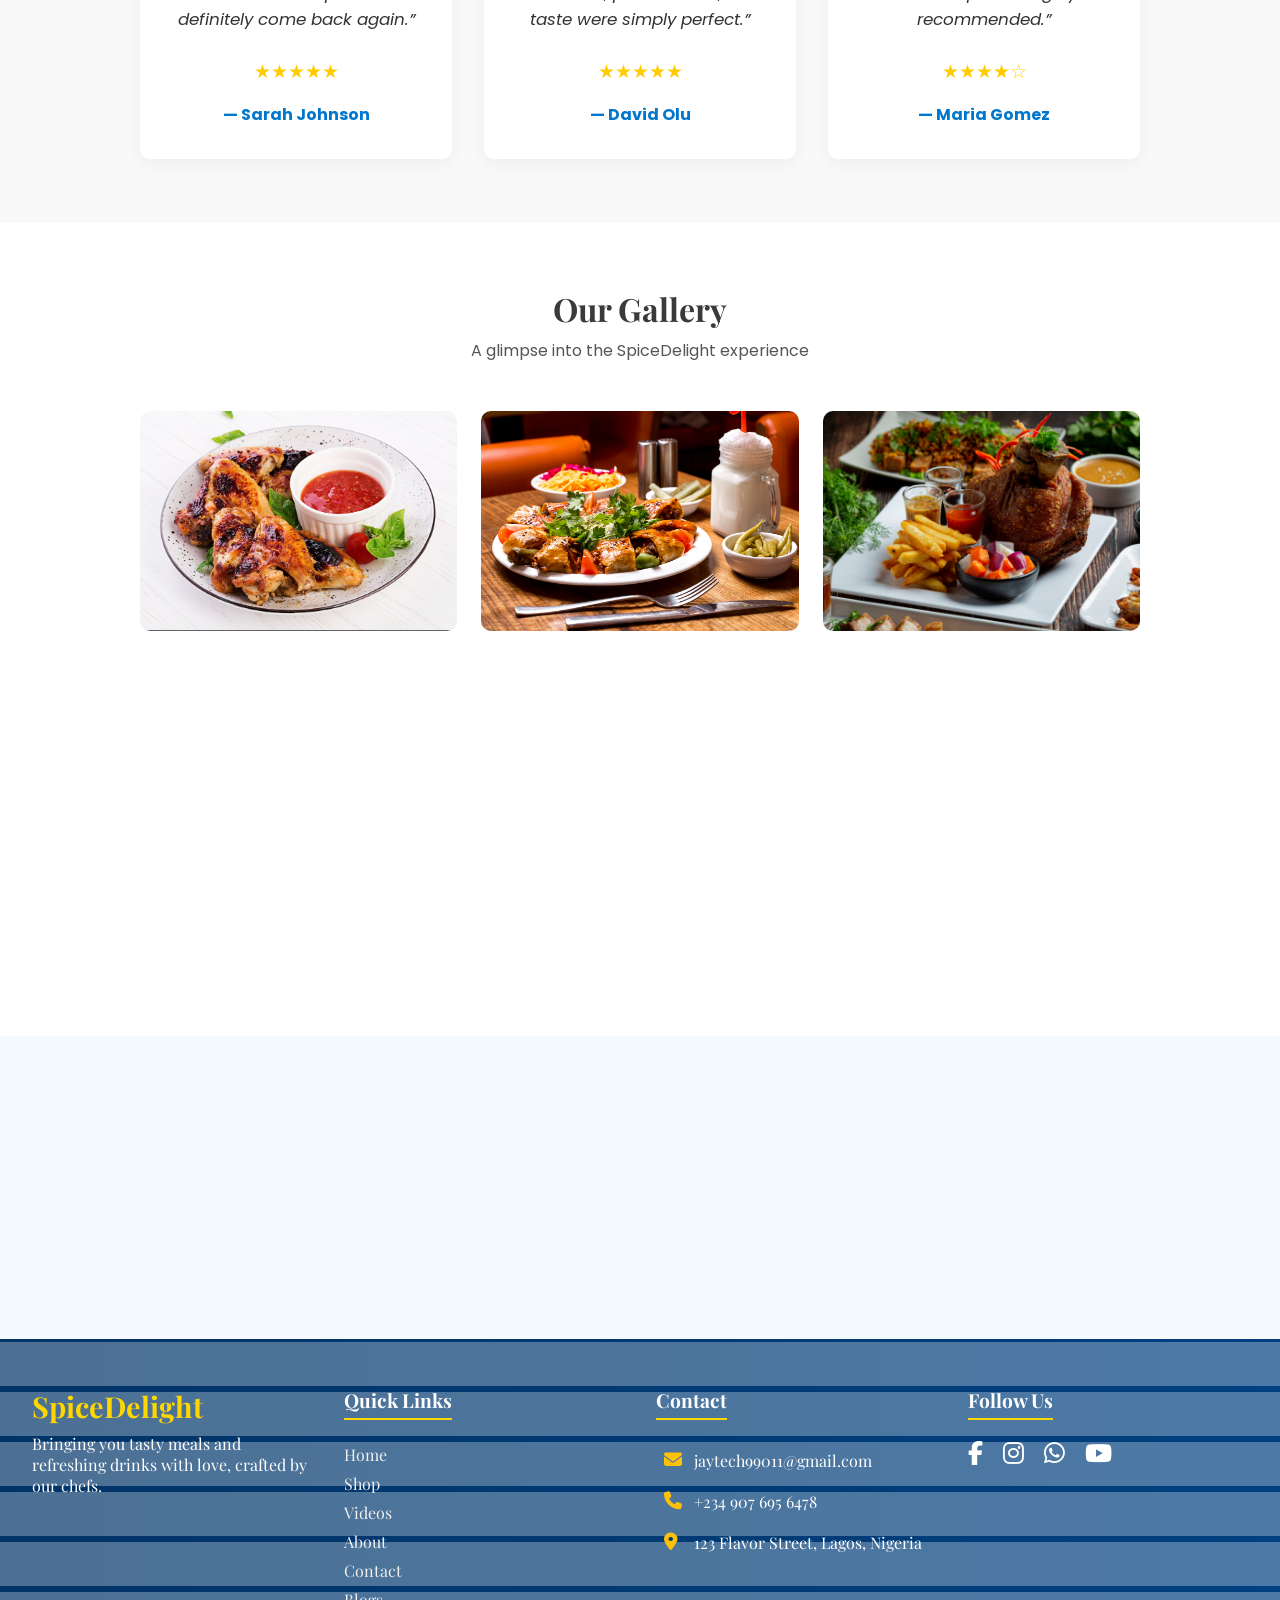
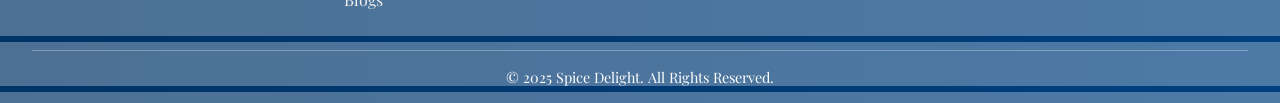
==== commit c8869d9e: "God" ====
--- a/index.html
+++ b/index.html
@@ -13,22 +13,21 @@
 </head>
 <body>
   <header>
-    <!-- Navbar section -->
     <nav class="navbar">
-     <!-- Left: Toggle Button and Cart Count -->
       <div class="nav-left">
         <button id="navToggle" class="toggle-btn">
           <span id="toggleSymbol">+</span>
         </button>
         <a href="shop/shop.html?showCart=true" style="text-decoration: none;"><span id="cartCount">(0)</span></a>
-      </div>
-
-      <!-- Center: Logo -->
+        <div id="authTriggerMobile" class="auth-icon-mobile">
+          <i class="fas fa-user-circle"></i>
+        </div>
+      </div>
+
       <div class="nav-center">
-        <a href="index.html"  style="text-decoration: none;"><div class="logo">SpiceDelight</div></a>
-      </div>
-
-      <!-- Right: Menu for Laptop view -->
+        <a href="index.html" style="text-decoration: none;"><div class="logo">SpiceDelight</div></a>
+      </div>
+
       <div class="nav-right desktop-menu">
         <ul>
           <li><a href="index.html">Home</a></li>
@@ -37,29 +36,95 @@
           <li><a href="about/about.html">About</a></li>
           <li><a href="contact/contact.html">Contact</a></li>
           <li><a href="shop/shop.html?showCart=true">Cart 🛒</a></li>
+          <li id="authBtnContainer">
+            <button id="loginBtn" class="btn-login-main">Sign In</button>
+          </li>
         </ul>
       </div>
     </nav>
 
-
     <!-- Mobile dropdown menu -->
-    <div class="mobile-menu" id="mobileMenu">
-      <ul>
-        <li><a href="index.html">Home</a></li>
-        <li><a href="shop/shop.html">Shop</a></li>
-        <li><a href="video/video.html">Videos</a></li>
-        <li><a href="about/about.html">About</a></li>
-        <li><a href="contact/contact.html">Contact</a></li>
-        <li><a href="shop/shop.html?showCart=true">Cart 🛒</a></li>
-      </ul>
-    </div>
-  </header>
-   
+
+      <div class="mobile-menu" id="mobileMenu">
+        <ul>
+          <li><a href="index.html">Home</a></li>
+          <li><a href="shop/shop.html">Shop</a></li>
+          <li><a href="video/video.html">Videos</a></li>
+          <li><a href="about/about.html">About</a></li>
+          <li><a href="contact/contact.html">Contact</a></li>
+          <li><a href="shop/shop.html?showCart=true">Cart 🛒</a></li>
+        </ul>
+      </div>
+</header>
+
+<div id="authModal" class="auth-modal-overlay">
+  <div class="auth-card">
+    <button id="closeAuth" class="close-modal">&times;</button>
+    <div id="authContent">
+      <h2 id="authTitle">Welcome Back</h2>
+      <p id="authSubtitle">Please enter your details to continue</p>
+      <div id="authError" class="auth-error-msg"></div>
+      <form id="authForm">
+        <div class="input-group">
+          <input type="email" id="userEmail" placeholder="Email Address" required>
+        </div>
+       <!--  <div class="input-group" id="passwordGroup">
+          <input type="password" id="userPassword" placeholder="Password" required>
+        </div> -->
+
+        <div class="input-group password-wrapper">
+          <input type="password" id="userPassword" minlength="6" required>
+          <span id="togglePassword" class="password-eye">👁</span>
+          <small>Password must be at least 6 characters</small>
+        </div>
+
+        <div class="input-group" id="otpGroup" style="display:none;">
+          <input type="text" id="otpCode" placeholder="6-Digit Verification Code">
+          <small>We sent a code to your email.</small>
+        </div>
+        
+        <div id="authLoader" class="auth-loader">
+          <div class="spinner"></div>
+          <span>Processing…</span>
+        </div>
+        <button type="submit"  id="mainAuthBtn" class="auth-submit-btn">Continue</button>
+      </form>
+      
+      <div class="auth-footer">
+        <p id="toggleAuthText">Don't have an account? <span id="switchAuth">Sign Up</span></p>
+      </div>
+    </div>
+  </div>
+</div>
   
   <!-- search-icon.html -->
   <!-- Floating circle icon -->
     <div id="site-search-trigger" aria-label="Open search" title="Search site" role="button" tabindex="0">
-      🔎
+      <svg
+        class="search-icon"
+        width="22"
+        height="22"
+        viewBox="0 0 24 24"
+        fill="none"
+        xmlns="http://www.w3.org/2000/svg"
+       >
+        <circle
+          cx="11"
+          cy="11"
+          r="7"
+          stroke="#3B82F6"
+          stroke-width="2"
+        />
+        <line
+          x1="16.65"
+          y1="16.65"
+          x2="21"
+          y2="21"
+          stroke="#3B82F6"
+          stroke-width="2"
+          stroke-linecap="round"
+        />
+      </svg>
     </div>
 
     <!-- Overlay (insert anywhere in body; JS will toggle visibility) -->
@@ -690,6 +755,7 @@
 
 <!-- AOS JS -->
 <script src="https://unpkg.com/aos@2.3.1/dist/aos.js"></script>
+<script type="module" src="auth.js"></script>
 <script src="global.js"></script>
 <script src="script.js"></script>
 <script src="search.js" defer></script> 
--- a/style.css
+++ b/style.css
@@ -29,27 +29,6 @@
   transform: translateZ(0);
 }
 
-
-
-
-
-/* Fix header ONLY on tablet and mobile */
-/* @media (max-width: 1024px) {
-  header {
-    position: fixed;
-    top: 0;
-    left: 0;
-    width: 100%;
-    background: #003366; 
-    z-index: 1000;
-    box-shadow: 0 2px 6px rgba(0,0,0,0.2);
-    transition: all 0.3s ease;
-  }
-
-  body {
-    padding-top: 80px;
-  }
-} */
 
 /* Tablet & Mobile only */
 @media (max-width: 1024px) {
@@ -114,7 +93,7 @@
   .nav-left {
     display: flex;
     align-items: center;
-    gap: 1rem;
+    gap: 0.5rem;
   }
 
   .nav-right {
@@ -348,7 +327,7 @@
 
 #cartCount {
   font-size: 20px;
-  margin-right: 5px;
+  margin-right: 0px;
   color: #004080;
 }
 
@@ -1788,8 +1767,8 @@
   top: 25px !important;
   width: 48px;
   height: 48px;
-  border-radius: 50%;
-  background: linear-gradient(180deg,#e6f7ff,#d7f0ff);
+  /* border-radius: 50%; */
+ /*  background: linear-gradient(180deg,#e6f7ff,#d7f0ff); */
   color: #0b2b3a;
   display: flex !important;
   align-items: center !important;
@@ -1799,15 +1778,25 @@
   z-index: 20000;
   transition: transform .22s ease, box-shadow .22s;
   font-size: 20px;
-}
+  
+}
+
 #site-search-trigger:focus,
 #site-search-trigger:hover { transform: scale(1.06); box-shadow: 0 12px 30px rgba(6,30,50,0.16); }
 
 @media (min-width: 769px) {
   #site-search-trigger {
-    right: 450px !important;
+    right: 550px !important;
     top: 5px !important;
     position: absolute !important;
+  }
+}
+
+
+@media (max-width: 480px) {
+  #site-search-trigger {
+    left: 156px !important;
+    top: 30px !important;
   }
 }
 
@@ -2127,8 +2116,258 @@
 
 
 
-
-
+/* Login Button in Header */
+.btn-login-main {
+  background: #004080;
+  color: white;
+  border: none;
+  padding: 8px 20px;
+  border-radius: 20px;
+  font-weight: 600;
+  cursor: pointer;
+  transition: 0.3s;
+}
+
+.btn-login-main:hover {
+  background: #ff6b35;
+  transform: translateY(-2px);
+}
+
+/* Auth Modal Overlay */
+.auth-modal-overlay {
+  position: fixed;
+  inset: 0;
+  background: rgba(0, 0, 0, 0.6);
+  backdrop-filter: blur(5px);
+  display: none; /* Shown via JS */
+  justify-content: center;
+  align-items: center;
+  z-index: 30000;
+}
+
+.auth-icon-mobile {
+  cursor: pointer;
+  margin-left: 0px;
+}
+
+
+
+.auth-card {
+  background: white;
+  width: 90%;
+  max-width: 400px;
+  padding: 40px;
+  border-radius: 15px;
+  position: relative;
+  text-align: center;
+  box-shadow: 0 20px 50px rgba(0,0,0,0.2);
+}
+
+.auth-card h2 { color: #003366; margin-bottom: 10px; }
+.auth-card p { color: #666; font-size: 0.9rem; margin-bottom: 25px; }
+
+.input-group { margin-bottom: 15px; }
+.input-group input {
+  width: 100%;
+  padding: 12px 15px;
+  border: 1px solid #ddd;
+  border-radius: 8px;
+  font-size: 1rem;
+}
+
+.auth-submit-btn {
+  width: 100%;
+  padding: 12px;
+  background: #004080;
+  color: white;
+  border: none;
+  border-radius: 8px;
+  font-weight: bold;
+  cursor: pointer;
+  margin-top: 10px;
+}
+
+/* User Profile Circle (Logged In State) */
+.user-profile-circle {
+  width: 40px;
+  height: 40px;
+  border-radius: 50%;
+  border: 2px solid #FFD700;
+  cursor: pointer;
+  object-fit: cover;
+}
+
+
+
+/* --- Modal UI Enhancements --- */
+.close-modal {
+  position: absolute;
+  top: 15px;
+  right: 20px; /* Moved to top-left as requested */
+  background: none;
+  border: none;
+  font-size: 28px;
+  cursor: pointer;
+  color: #888;
+}
+
+/* Make Login/Signup look like real links */
+#switchAuth {
+  color: #007bff;
+  text-decoration: underline;
+  cursor: pointer;
+  font-weight: 600;
+  transition: color 0.2s;
+}
+#switchAuth:hover {
+  color: #0056b3;
+}
+
+/* --- Success Checkmark Animation --- */
+.success-checkmark {
+  width: 80px;
+  height: 80px;
+  margin: 20px auto;
+  border-radius: 50%;
+  border: 4px solid #4CAF50;
+  display: flex;
+  align-items: center;
+  justify-content: center;
+  position: relative;
+  animation: fill .4s ease-in-out .4s forwards;
+}
+
+.check-icon {
+  width: 40px;
+  height: 20px;
+  border-left: 5px solid #4CAF50;
+  border-bottom: 5px solid #4CAF50;
+  transform: rotate(-45deg);
+  margin-top: -5px;
+}
+
+@keyframes fill {
+  100% { background: #4CAF50; border-color: #4CAF50; }
+}
+.success-checkmark.active .check-icon {
+  border-color: white;
+}
+
+
+
+.password-wrapper {
+  position: relative;
+}
+
+.password-eye {
+  position: absolute;
+  right: 12px;
+  top: 35%;
+  transform: translateY(-50%);
+  cursor: pointer;
+  font-size: 18px;
+  opacity: 0.6;
+}
+
+.password-eye:hover {
+  opacity: 1;
+}
+
+
+
+.auth-loader {
+  display: none;
+  align-items: center;
+  justify-content: center;
+  gap: 10px;
+  margin: 15px 0;
+  font-size: 0.9rem;
+  font-weight: 600;
+  color: #004080;
+}
+
+/* Spinner animation */
+.spinner {
+  width: 18px;
+  height: 18px;
+  border: 3px solid #cfd8e3;
+  border-top: 3px solid #004080;
+  border-radius: 50%;
+  animation: spin 0.8s linear infinite;
+}
+
+@keyframes spin {
+  to { transform: rotate(360deg); }
+}
+
+
+.auth-error-msg {
+  display: none;
+  background-color: #ffe6e6;
+  color: #d93025;
+  padding: 10px;
+  border-radius: 6px;
+  border: 1px solid #f5c2c2;
+  margin-bottom: 15px;
+  font-size: 0.85rem;
+  text-align: center;
+  font-weight: 500;
+  animation: fadeIn 0.3s ease;
+}
+
+.link-style {
+  color: #004080;
+  text-decoration: underline;
+  cursor: pointer;
+  font-weight: 700;
+}
+
+@keyframes fadeIn {
+  from { opacity: 0; transform: translateY(-5px); }
+  to { opacity: 1; transform: translateY(0); }
+}
+
+.verification-view {
+  text-align: center;
+  padding: 20px;
+}
+
+
+
+.verified-success-btn {
+  background-color: #28a745; /* Success Green */
+  color: white;
+  padding: 12px 25px;
+  border: none;
+  border-radius: 8px;
+  font-size: 16px;
+  font-weight: bold;
+  cursor: pointer; /* Adds the hand pointer */
+  transition: background 0.3s ease;
+  margin-top: 15px;
+  width: 100%;
+}
+
+.verified-success-btn:hover {
+  background-color: #218838;
+}
+
+.verification-view p {
+  color: #666;
+  margin-bottom: 10px;
+}
+
+
+
+.search-icon {
+  cursor: pointer;
+  transition: transform 0.2s ease, opacity 0.2s ease;
+}
+
+.search-icon:hover {
+  transform: scale(1.08);
+  opacity: 0.85;
+}
 
 
 
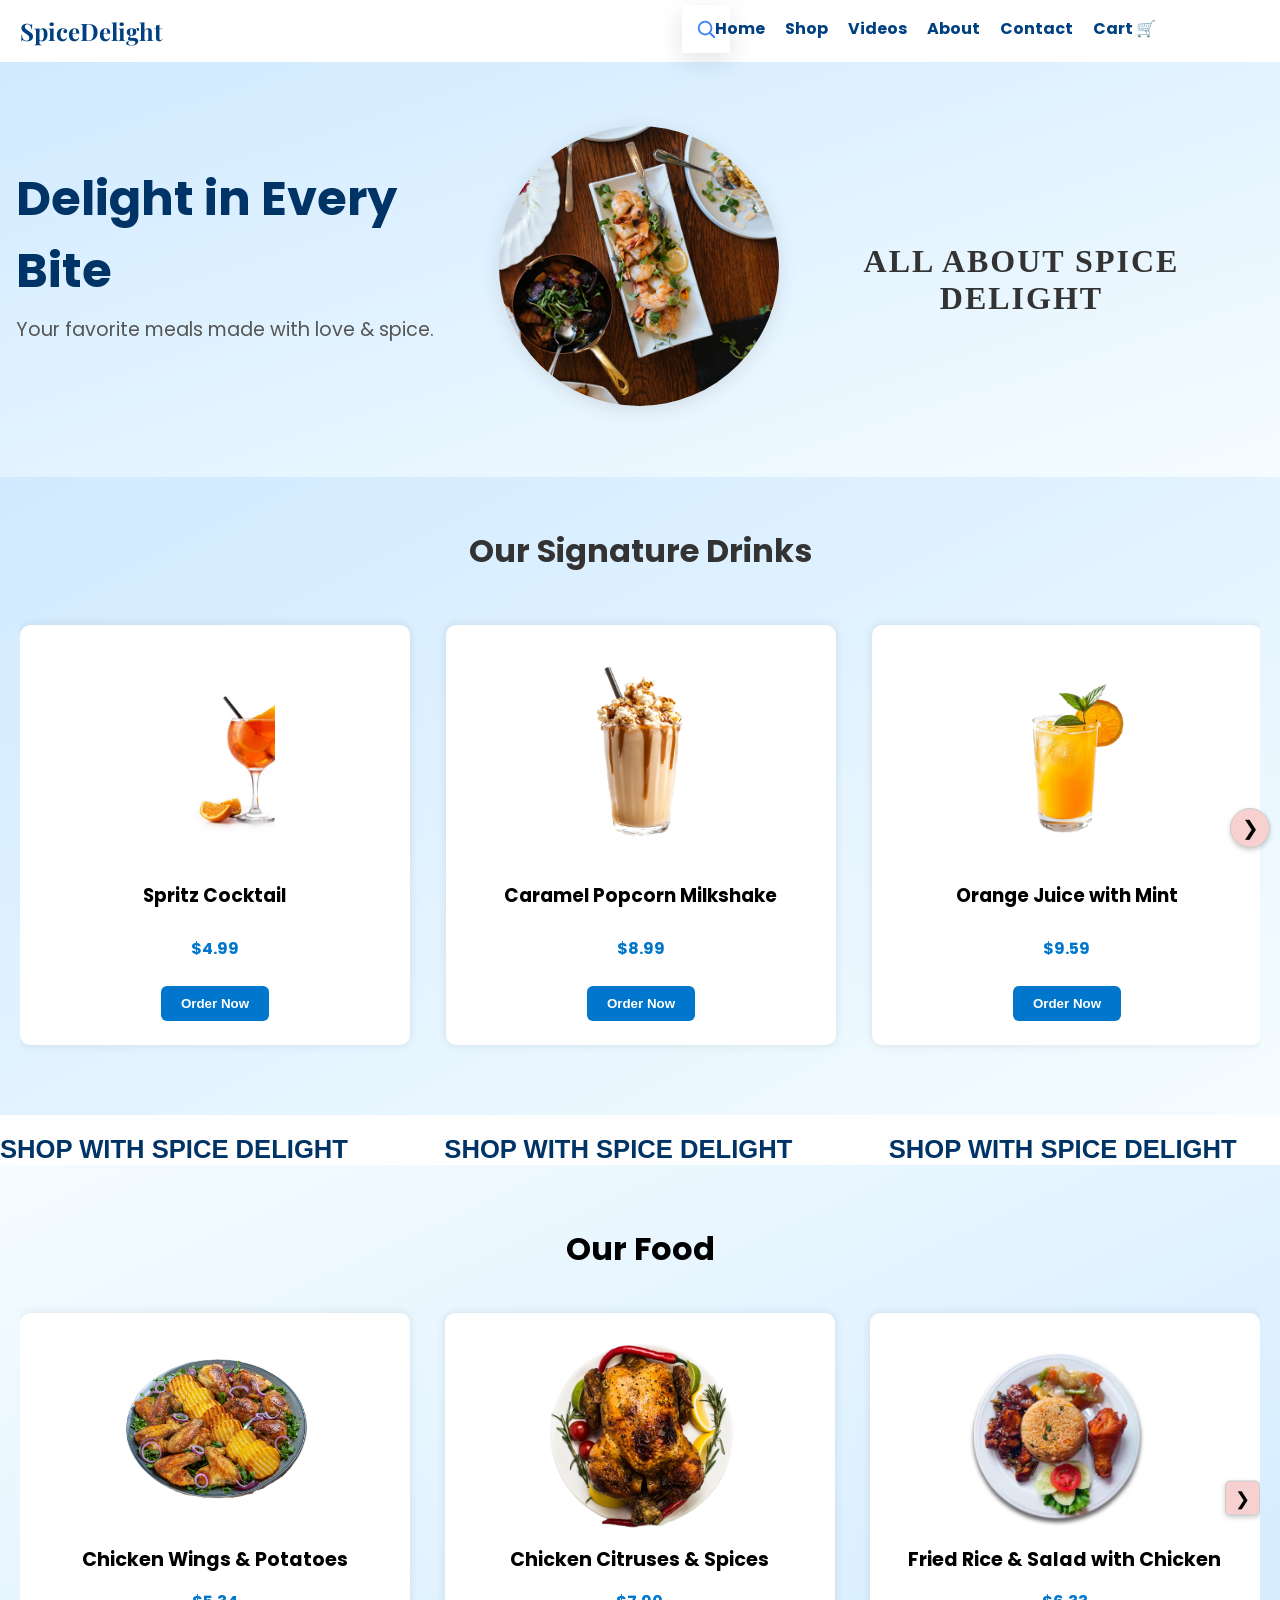
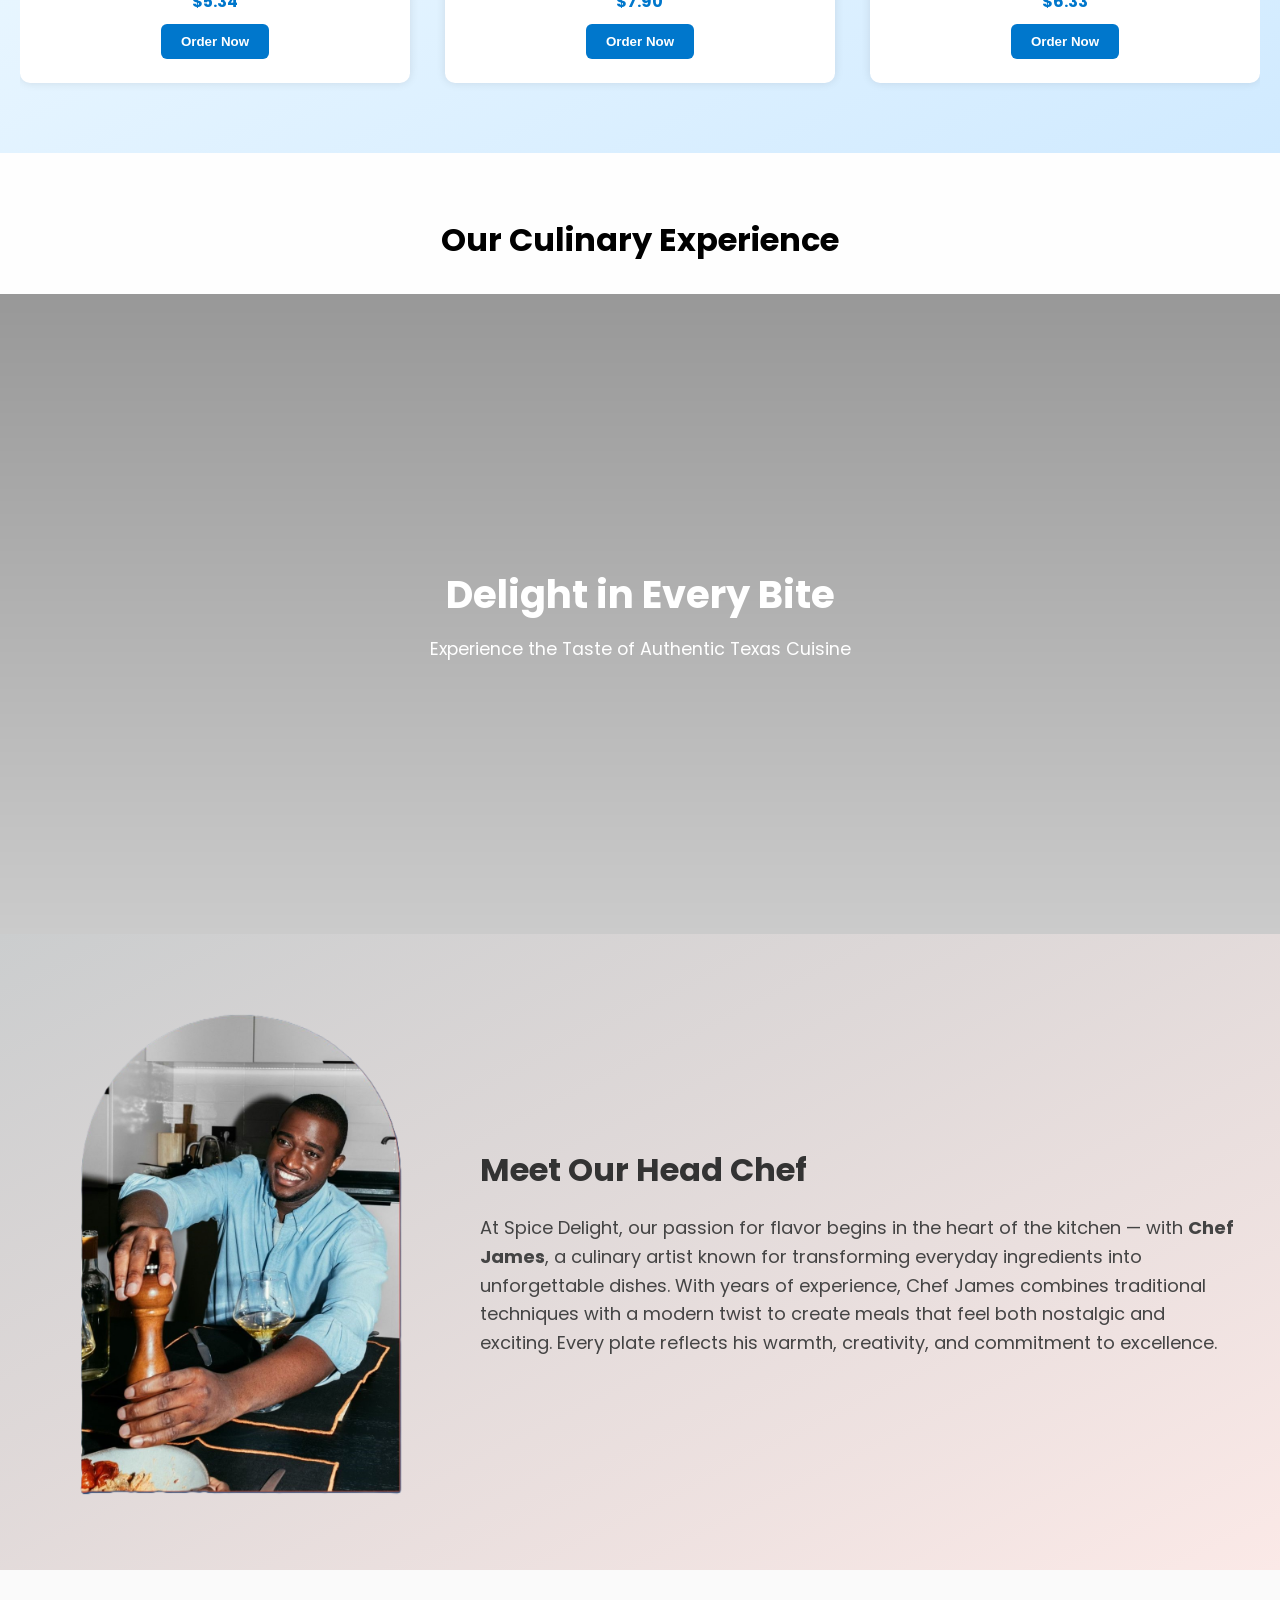
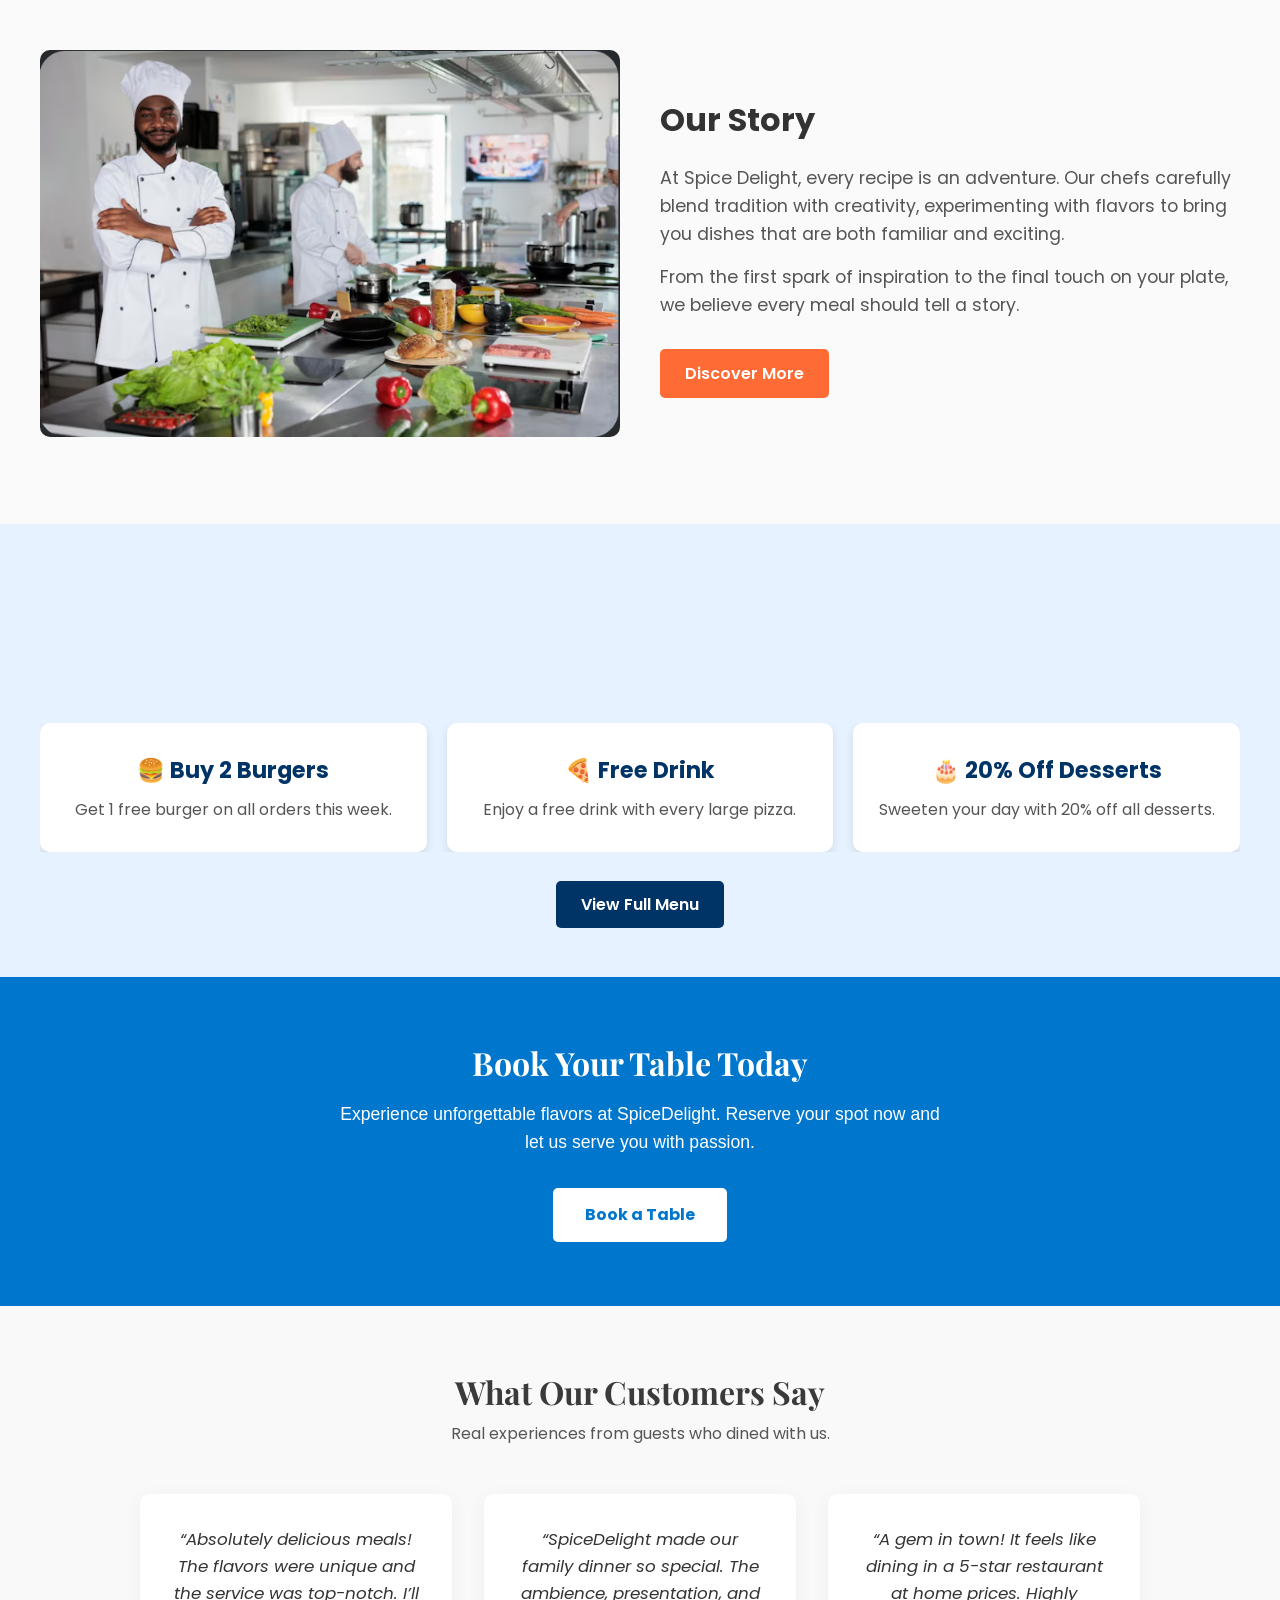
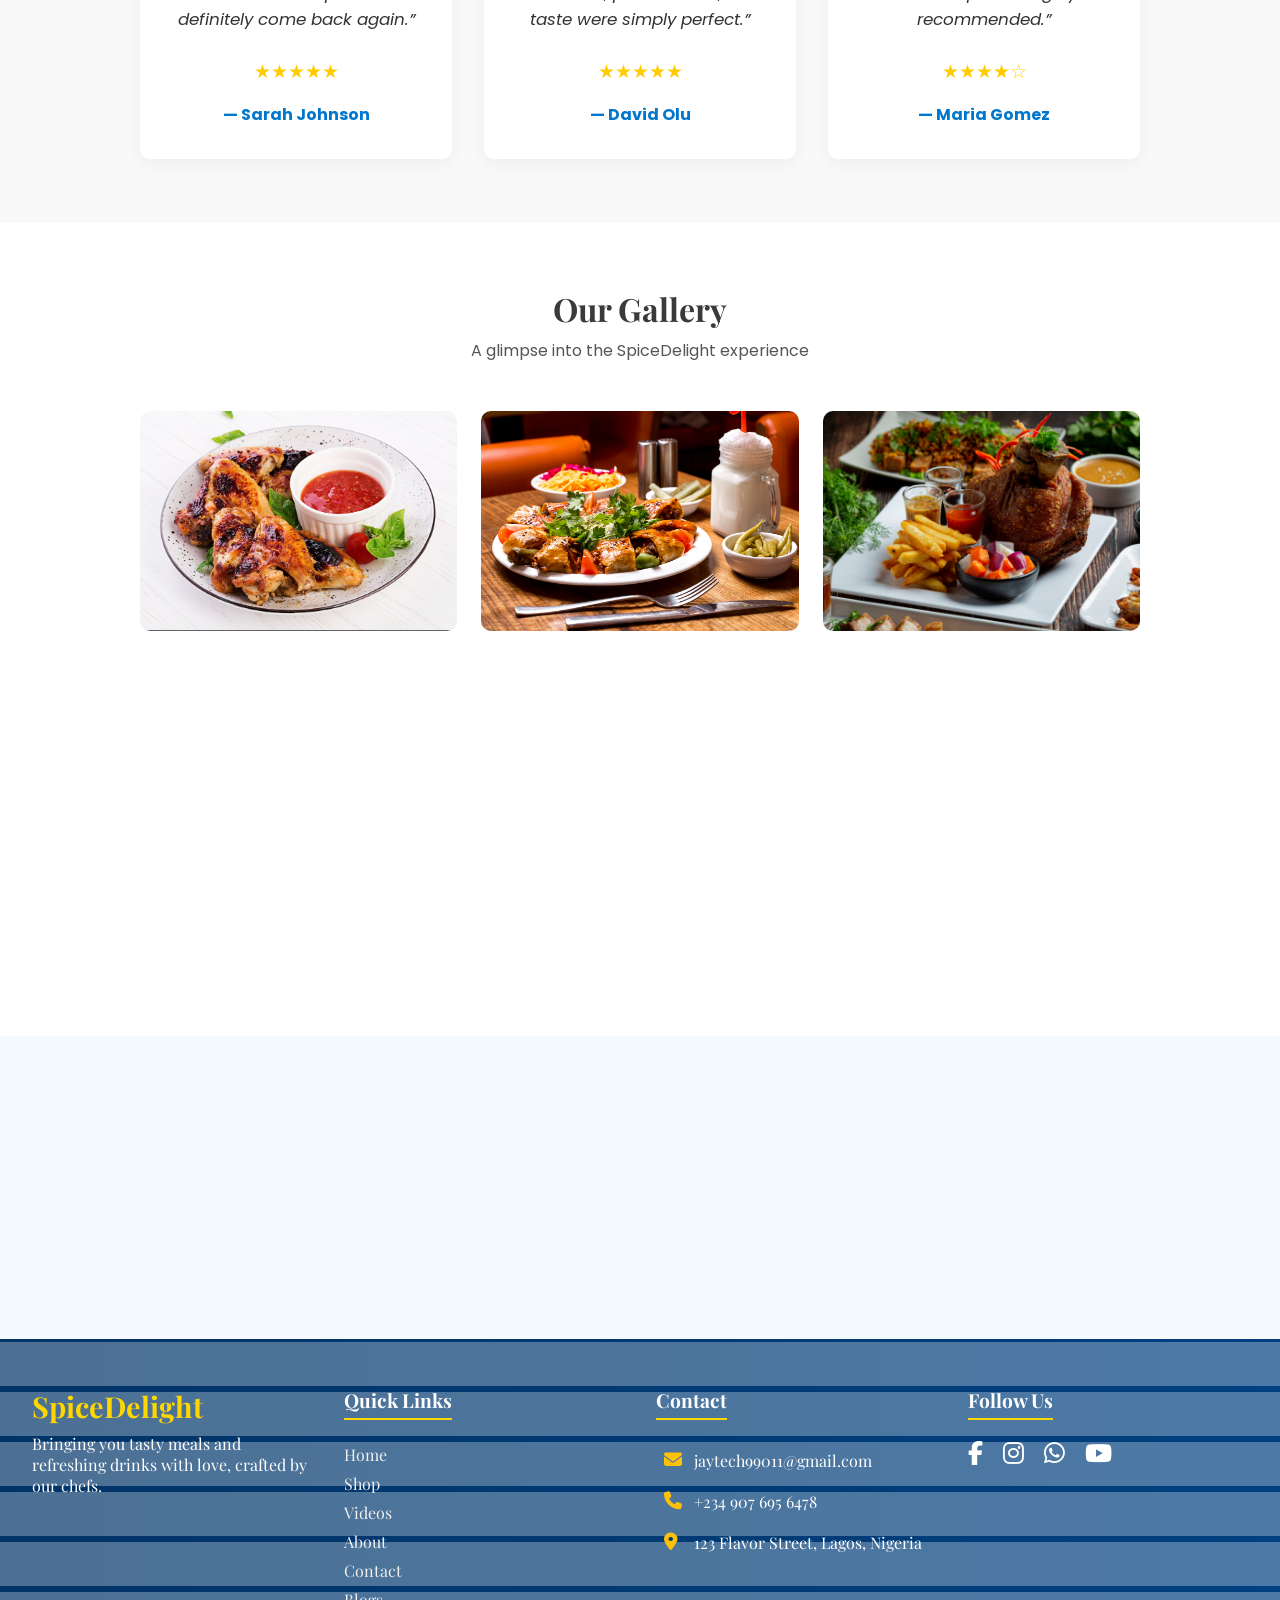
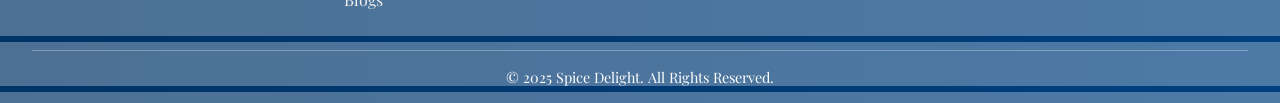
==== commit 8c76d231: "Great GOD" ====
--- a/index.html
+++ b/index.html
@@ -19,7 +19,7 @@
           <span id="toggleSymbol">+</span>
         </button>
         <a href="shop/shop.html?showCart=true" style="text-decoration: none;"><span id="cartCount">(0)</span></a>
-        <div id="authTriggerMobile" class="auth-icon-mobile">
+        <div id="authTriggerMobile" class="auth-icon-mobile" id="auth-status-container">
           <i class="fas fa-user-circle"></i>
         </div>
       </div>
@@ -64,19 +64,26 @@
       <h2 id="authTitle">Welcome Back</h2>
       <p id="authSubtitle">Please enter your details to continue</p>
       <div id="authError" class="auth-error-msg"></div>
+      <button id="googleAuth" type="button" class="google-btn">
+       <i class="fab fa-google"></i> Continue with Google
+      </button>
+
+      <div class="divider"><span>or</span></div>
       <form id="authForm">
         <div class="input-group">
           <input type="email" id="userEmail" placeholder="Email Address" required>
         </div>
-       <!--  <div class="input-group" id="passwordGroup">
-          <input type="password" id="userPassword" placeholder="Password" required>
-        </div> -->
+      
 
         <div class="input-group password-wrapper">
-          <input type="password" id="userPassword" minlength="6" required>
+          <input type="password" id="userPassword" minlength="6" placeholder="Password" required>
           <span id="togglePassword" class="password-eye">👁</span>
-          <small>Password must be at least 6 characters</small>
-        </div>
+          <div id="passwordStrengthMsg" class="strength-text">Password must be at least 8 characters</div>
+        </div>
+
+         
+
+       
 
         <div class="input-group" id="otpGroup" style="display:none;">
           <input type="text" id="otpCode" placeholder="6-Digit Verification Code">
@@ -92,6 +99,10 @@
       
       <div class="auth-footer">
         <p id="toggleAuthText">Don't have an account? <span id="switchAuth">Sign Up</span></p>
+      </div>
+
+      <div class="forgot-link-container">
+          <p class="small-text">Forgot your password?<span id="forgotPassword" class="link-style">Reset here</span></p>
       </div>
     </div>
   </div>
@@ -756,6 +767,7 @@
 <!-- AOS JS -->
 <script src="https://unpkg.com/aos@2.3.1/dist/aos.js"></script>
 <script type="module" src="auth.js"></script>
+<script type="module" src="global-auth.js"></script>
 <script src="global.js"></script>
 <script src="script.js"></script>
 <script src="search.js" defer></script> 
--- a/style.css
+++ b/style.css
@@ -2370,6 +2370,193 @@
 }
 
 
+/* Forgot Password Styling */
+.forgot-link-container {
+  text-align: left;
+  margin: -10px 0 15px 5px;
+}
+
+.small-text {
+  font-size: 13px;
+  color: #666;
+  text-align: center;
+}
+
+.link-style {
+  color: #007bff;
+  cursor: pointer;
+  text-decoration: none;
+  font-weight: bold;
+}
+
+.link-style:hover {
+  text-decoration: underline;
+}
+
+
+
+
+.strength-medium { color: #ffa500; } /* Orange */
+.strength-strong { color: #2ecc71; } /* Green */
+
+
+
+/* Keep the error box compact */
+.auth-error-msg {
+    margin-bottom: 10px;
+    padding: 8px;
+    font-size: 13px;
+    border-radius: 4px;
+    display: none; /* Hidden by default */
+}
+
+/* Style the strength message specifically to not push elements down */
+.strength-text {
+    font-size: 11px;
+    line-height: 1.2;
+    margin-top: 5px;
+    display: block;
+    min-height: 14px; /* Reserves space so the button doesn't jump */
+}
+
+.strength-weak { color: #ff4d4d; font-weight: 500; }
+
+
+
+
+.google-btn {
+  width: 100%;
+  padding: 12px;
+  background-color: #fff;
+  border: 1px solid #ddd;
+  border-radius: 8px;
+  font-family: 'Poppins', sans-serif;
+  font-weight: 600;
+  display: flex;
+  align-items: center;
+  justify-content: center;
+  gap: 12px;
+  cursor: pointer;
+  margin-bottom: 20px;
+  transition: 0.3s ease;
+}
+
+.google-btn:hover {
+  background-color: #f8f9fa;
+  box-shadow: 0 2px 4px rgba(0,0,0,0.1);
+}
+
+.google-btn i {
+  color: #4285F4; /* Google Brand Blue */
+  font-size: 18px;
+}
+
+/* The "OR" line styling */
+.divider {
+  display: flex;
+  align-items: center;
+  text-align: center;
+  margin-bottom: 20px;
+  color: #888;
+}
+
+.divider::before, .divider::after {
+  content: '';
+  flex: 1;
+  border-bottom: 1px solid #eee;
+}
+
+.divider span {
+  padding: 0 10px;
+  font-size: 12px;
+  text-transform: uppercase;
+  letter-spacing: 1px;
+}
+
+
+
+
+/* Tighten the card padding */
+.auth-card {
+    padding: 20px 25px !important; /* Reduced vertical padding */
+    max-width: 380px !important;   /* Slightly narrower */
+}
+
+/* Make Google button smaller */
+.google-btn {
+    padding: 10px !important;
+    margin-bottom: 12px !important;
+    font-size: 14px !important;
+}
+
+/* Slim down the divider */
+.divider {
+    margin: 10px 0 !important; /* Reduced from 20px */
+}
+
+/* Shrink the error and small text */
+.strength-text, .small-text, .auth-footer p {
+    font-size: 12px !important;
+    margin-top: 2px !important;
+}
+
+/* Move Forgot Password inside the footer to save space */
+.forgot-link-container {
+    margin-top: 8px !important;
+    text-align: center !important;
+}
+
+
+
+.auth-error-msg {
+    position: absolute; /* This is the secret */
+    top: 90px;         /* Position it right under the title */
+    left: 25px;
+    right: 25px;
+    z-index: 10;       /* Make sure it's on top */
+    margin-bottom: 0; 
+    font-size: 13px;
+    padding: 8px;
+    border-radius: 6px;
+    text-align: center;
+    box-shadow: 0 4px 6px rgba(0,0,0,0.1);
+    display: none;
+}
+
+/* Add extra top padding to the card only when error is active to keep it clean */
+.auth-card {
+    position: relative; /* Needed for the absolute error box */
+    padding-top: 40px !important; 
+}
+
+
+
+/* Add this to your main CSS file or a style tag */
+#authBtnContainer, #auth-status-container {
+    visibility: hidden; /* Hide until Firebase says go */
+}
+
+
+
+
+
+
+
+
+
+
+
+
+
+
+
+
+
+
+
+
+
+
 
 
 
